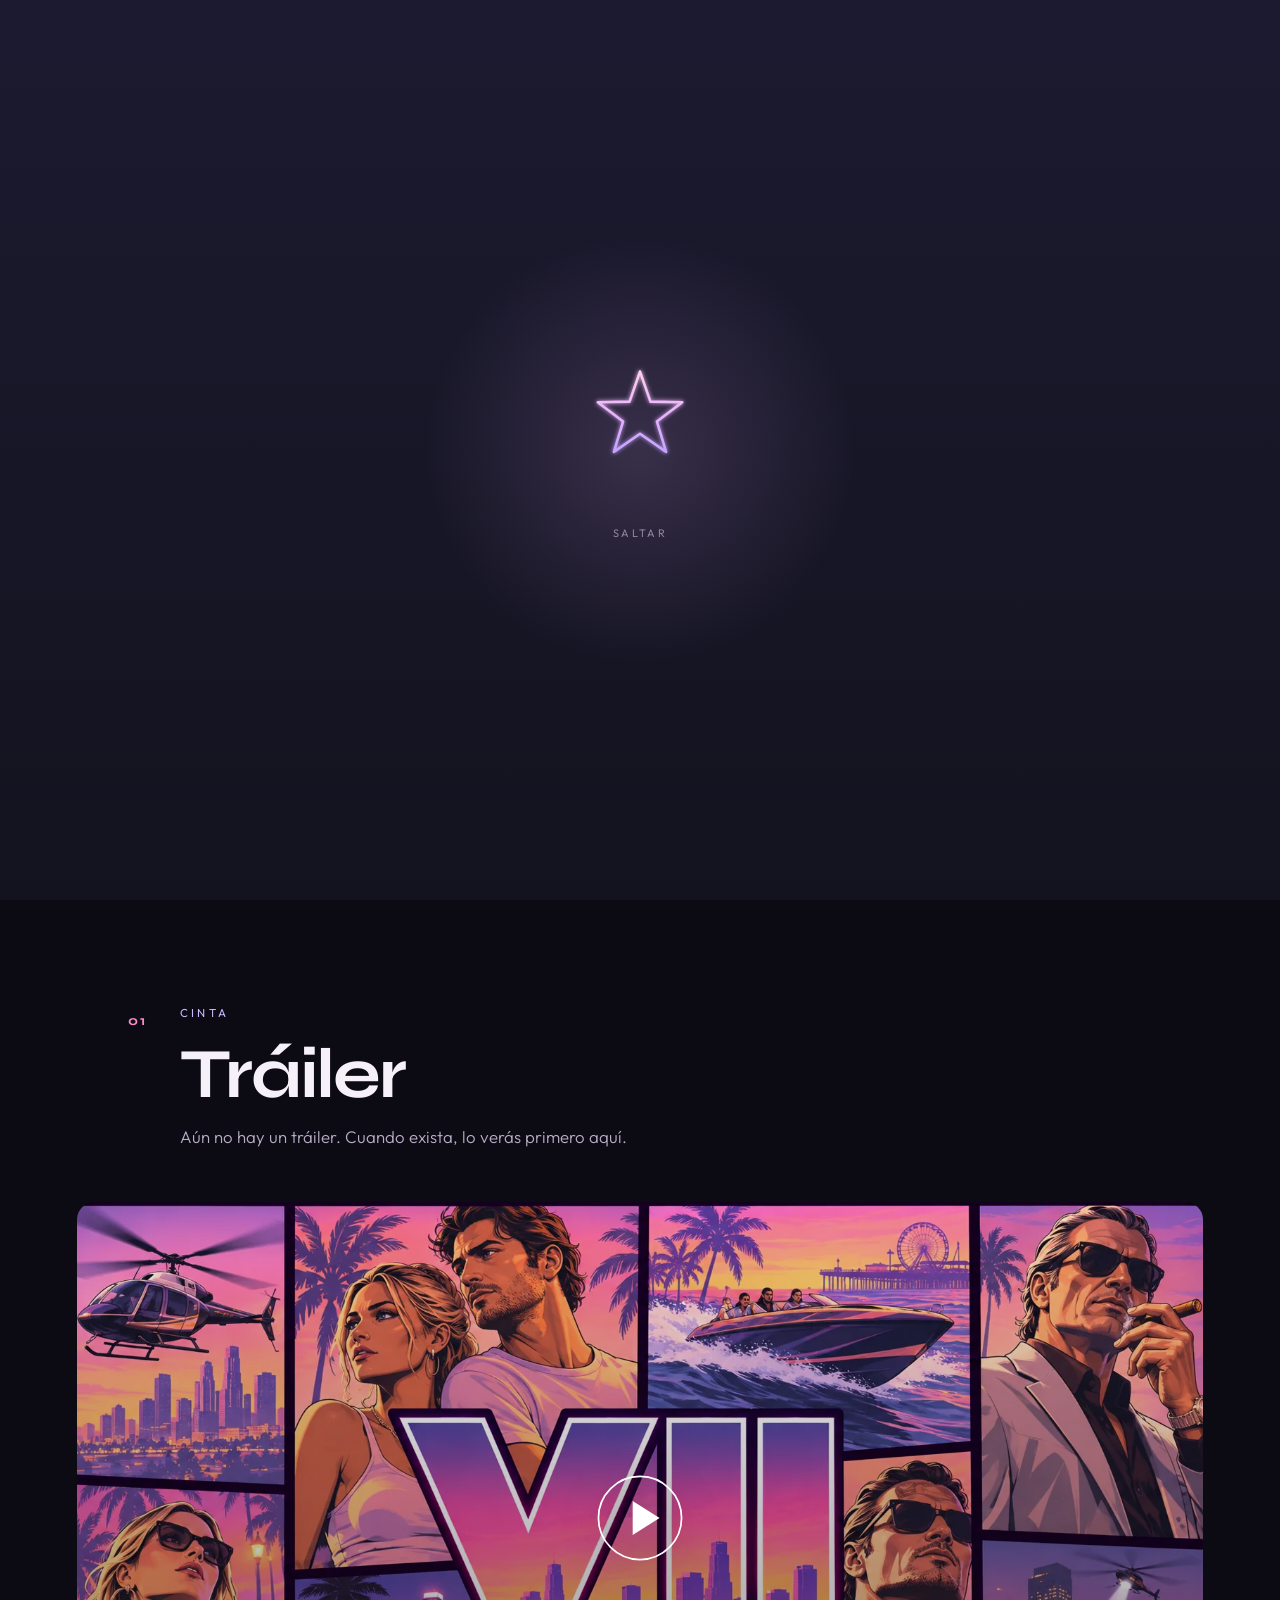
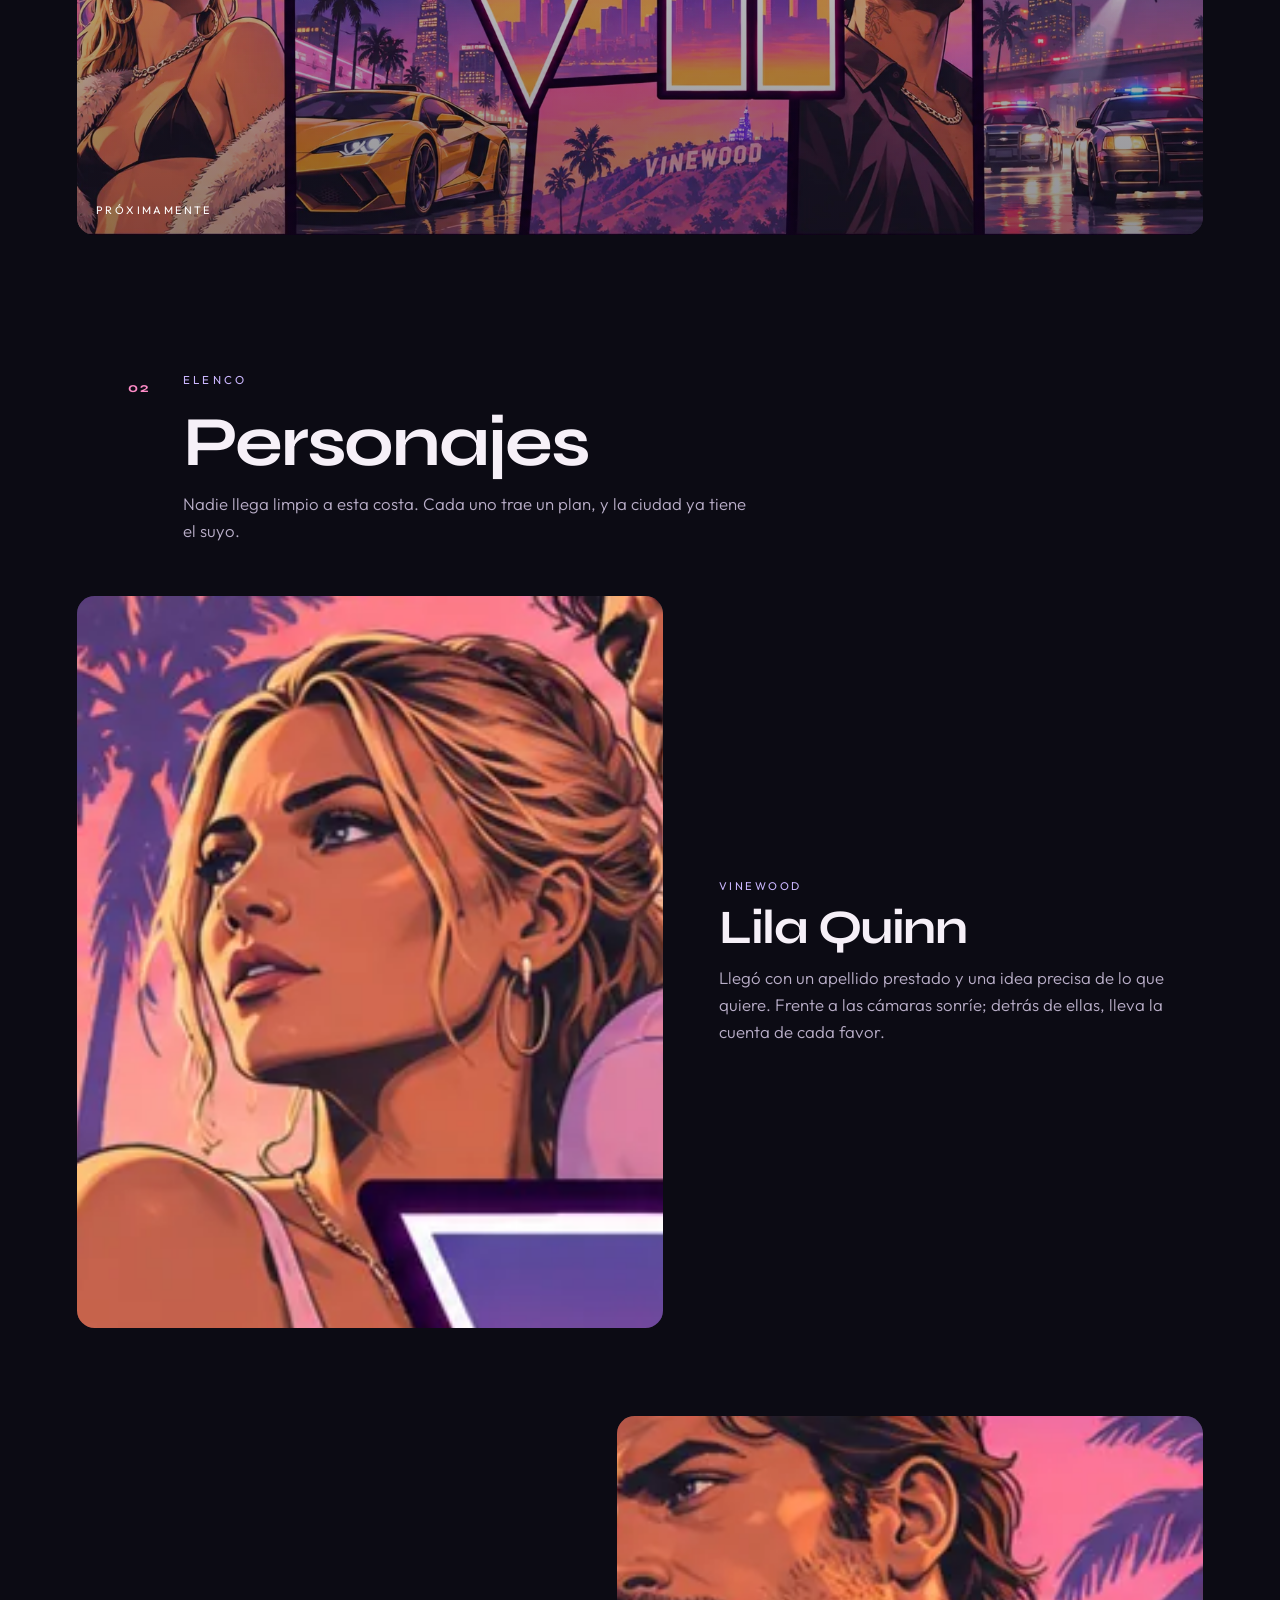
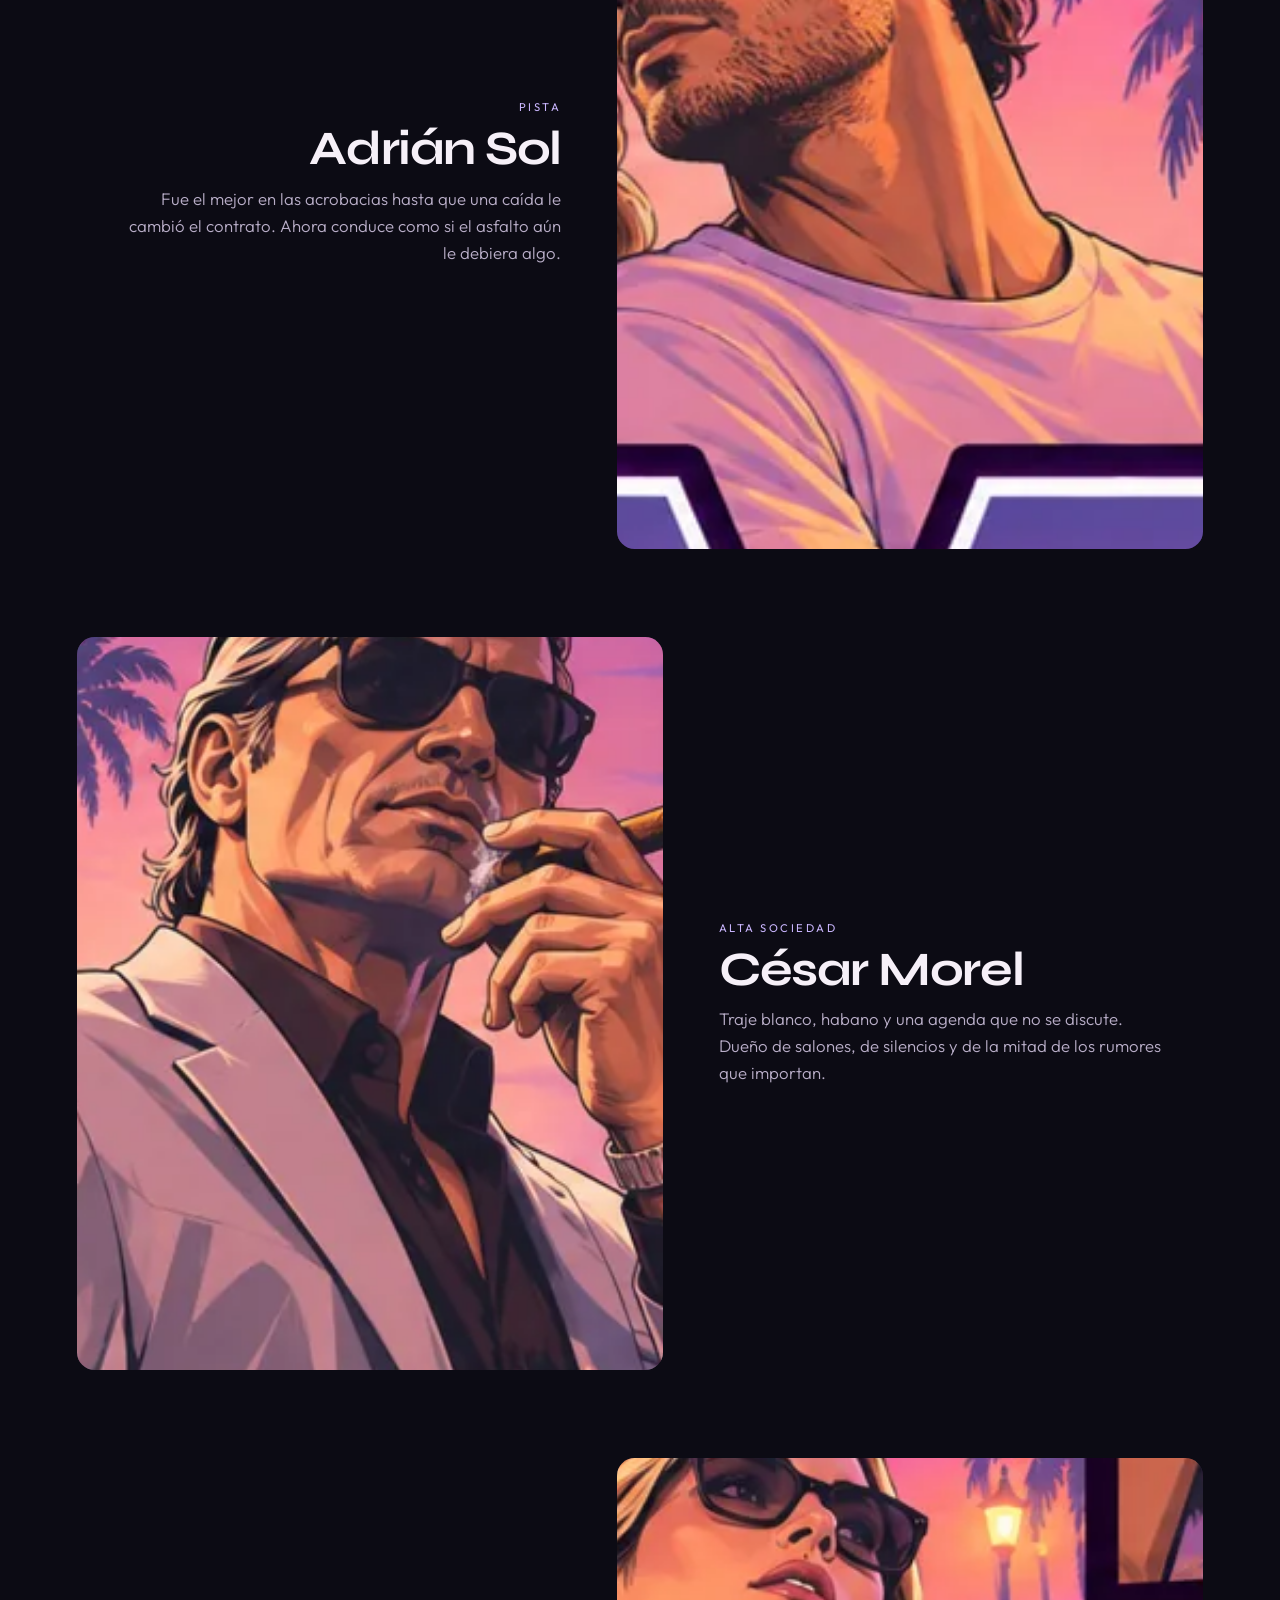
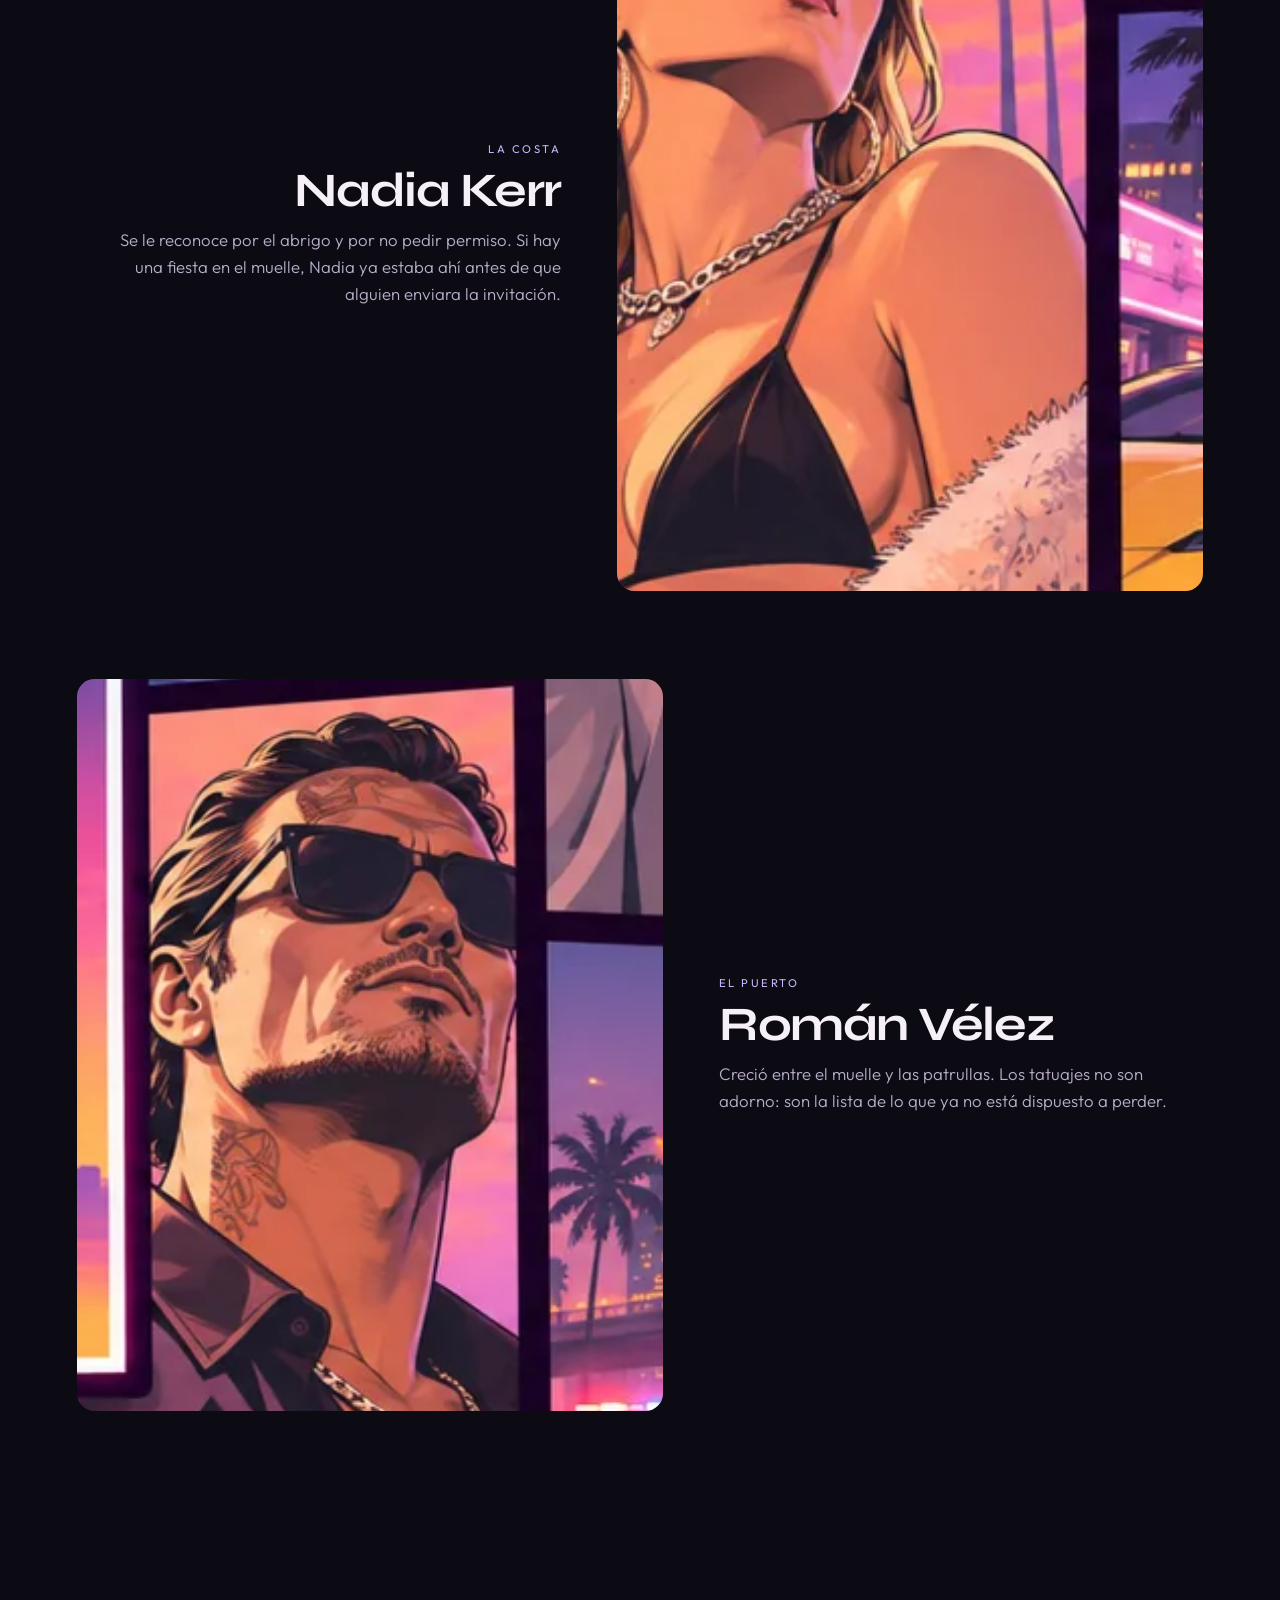
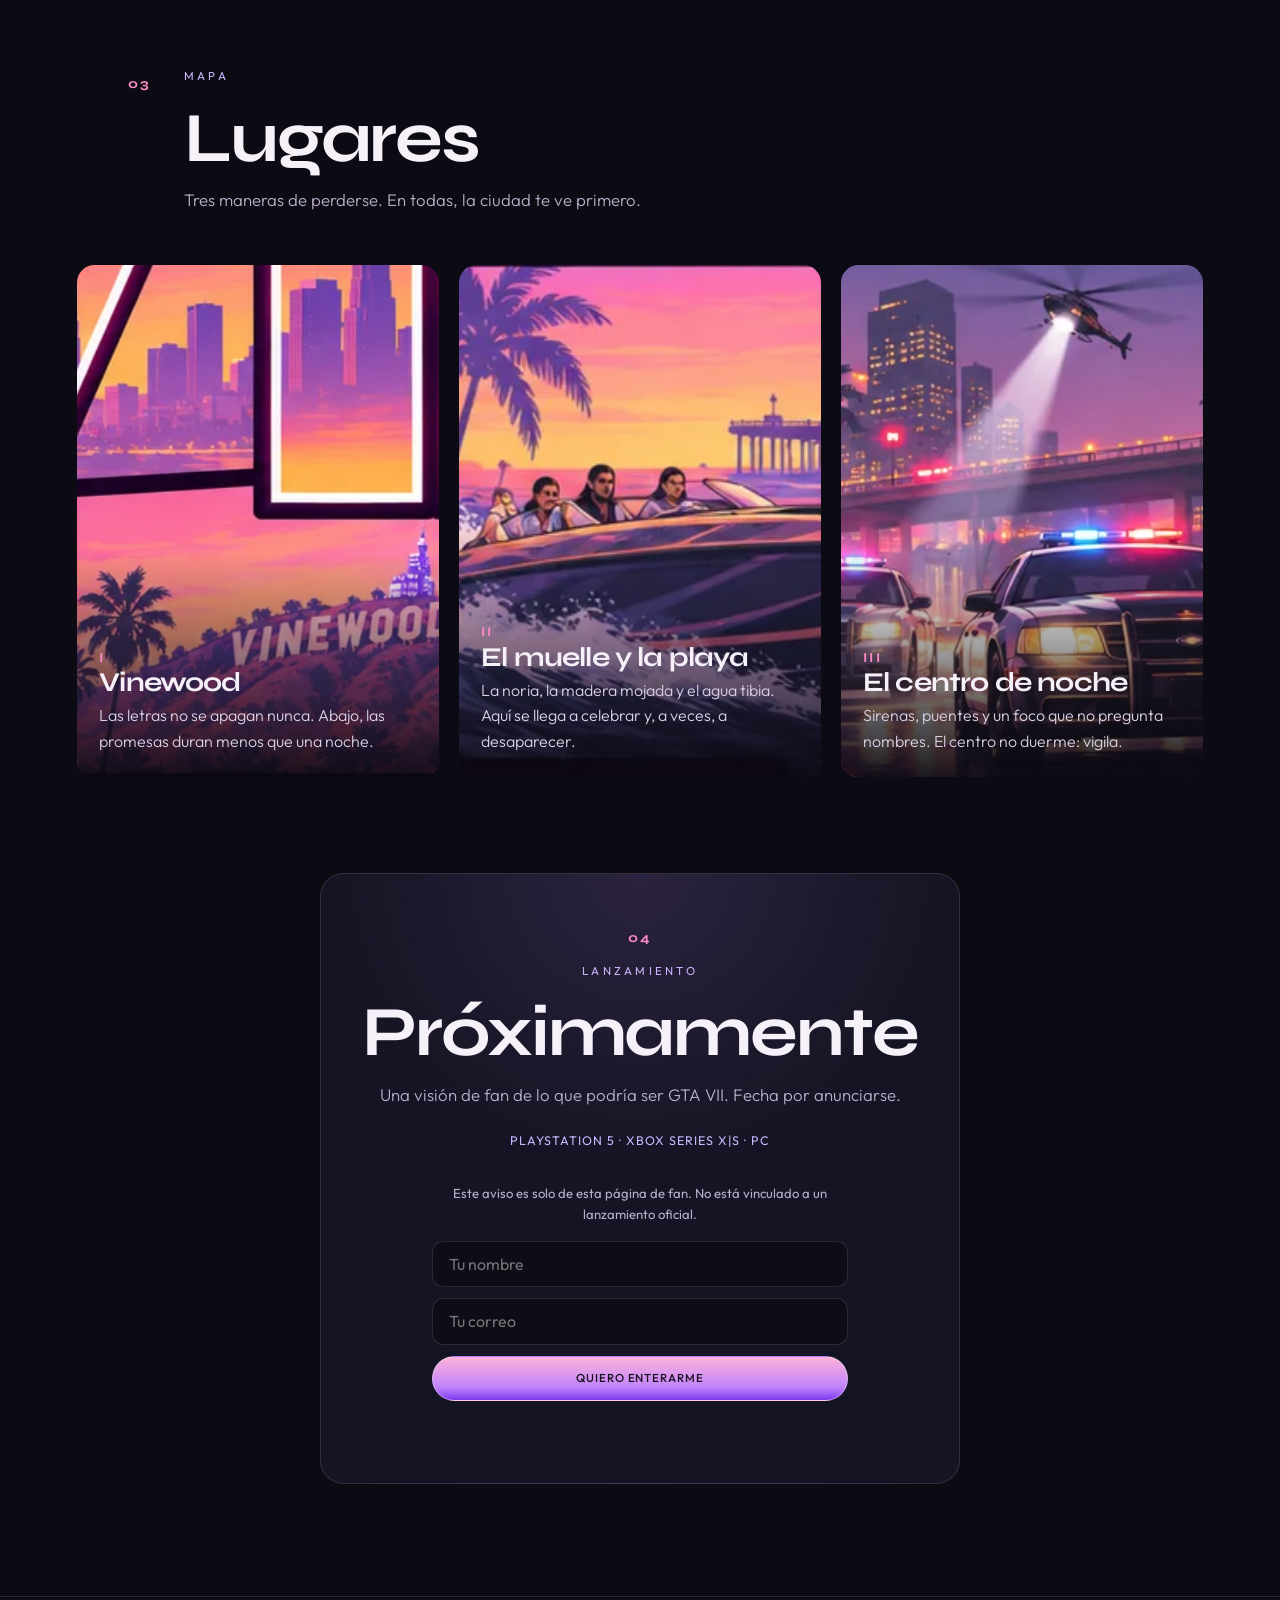
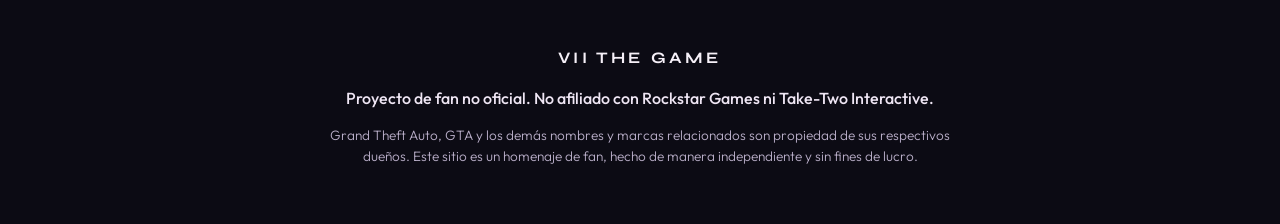
==== index.html @ 833fd9c5 "Primera versión de la página de fan VII The Game Portada cinematográfica, introducción con una estre" ====
<!DOCTYPE html>
<html lang="es">
<head>
  <meta charset="utf-8">
  <meta name="viewport" content="width=device-width, initial-scale=1">
  <title>VII The Game — Proyecto de fan no oficial</title>
  <meta name="description" content="Página de fan no oficial de un GTA VII ficticio. No está afiliada con Rockstar Games ni Take-Two Interactive.">
  <meta name="theme-color" content="#13131f">
  <meta name="robots" content="index,follow">
  <link rel="canonical" href="https://viithegame.vercel.app/">
  <link rel="icon" href="assets/favicon.svg" type="image/svg+xml">
  <link rel="apple-touch-icon" href="assets/og.jpg">
  <meta property="og:type" content="website">
  <meta property="og:title" content="VII The Game — Proyecto de fan no oficial">
  <meta property="og:description" content="Una visión de fan de una ciudad al atardecer. No oficial. No afiliado con Rockstar Games ni Take-Two Interactive.">
  <meta property="og:image" content="assets/og.jpg">
  <meta name="twitter:card" content="summary_large_image">
  <meta name="twitter:title" content="VII The Game — Proyecto de fan no oficial">
  <meta name="twitter:description" content="Una visión de fan de una ciudad al atardecer. Proyecto no oficial.">
  <meta name="twitter:image" content="assets/og.jpg">
  <link rel="preload" as="image" href="assets/hero.webp" type="image/webp">
  <link rel="preconnect" href="https://fonts.googleapis.com">
  <link rel="preconnect" href="https://fonts.gstatic.com" crossorigin>
  <link href="https://fonts.googleapis.com/css2?family=Outfit:wght@300;400;500;600&family=Syne:wght@500;600;700;800&display=swap" rel="stylesheet">
  <link rel="stylesheet" href="css/styles.css">
</head>
<body class="is-intro">
  <div id="intro" class="intro" role="dialog" aria-modal="true" aria-label="Introducción">
    <div class="intro-inner">
      <svg class="intro-star" viewBox="0 0 100 100" aria-hidden="true" focusable="false">
        <defs>
          <linearGradient id="starStroke" x1="50" y1="10" x2="50" y2="86" gradientUnits="userSpaceOnUse">
            <stop offset="0%" stop-color="#ffd0ec"/>
            <stop offset="55%" stop-color="#e8b0ff"/>
            <stop offset="100%" stop-color="#b9a0ff"/>
          </linearGradient>
          <filter id="starGlow" x="-50%" y="-50%" width="200%" height="200%">
            <feGaussianBlur stdDeviation="1.8" result="blur"/>
            <feMerge>
              <feMergeNode in="blur"/>
              <feMergeNode in="SourceGraphic"/>
            </feMerge>
          </filter>
          <filter id="sparkGlow" x="-80%" y="-80%" width="260%" height="260%">
            <feGaussianBlur stdDeviation="2.6" result="blur"/>
            <feColorMatrix in="blur" type="matrix" values="1 0 0 0 0.35  0 1 0 0 0.15  0 0 1 0 0.45  0 0 0 1.4 0" result="tint"/>
            <feMerge>
              <feMergeNode in="tint"/>
              <feMergeNode in="SourceGraphic"/>
            </feMerge>
          </filter>
        </defs>
        <path class="star-path star-draw" d="M 50.0,13.0 L 58.699,38.027 L 85.189,38.566 L 64.076,54.573 L 71.748,79.934 L 50.0,64.8 L 28.252,79.934 L 35.924,54.573 L 14.811,38.566 L 41.301,38.027 Z"/>
        <path class="star-path star-spark" d="M 50.0,13.0 L 58.699,38.027 L 85.189,38.566 L 64.076,54.573 L 71.748,79.934 L 50.0,64.8 L 28.252,79.934 L 35.924,54.573 L 14.811,38.566 L 41.301,38.027 Z"/>
      </svg>
      <button type="button" class="intro-skip" data-intro-skip>Saltar</button>
    </div>
  </div>

  <header class="site-header" id="top">
    <a class="logo" href="#inicio" aria-label="VII The Game, ir al inicio">
      <span class="logo-mark" aria-hidden="true">VII</span>
      <span class="logo-text">The Game</span>
    </a>
    <nav class="nav" id="nav" aria-label="Principal">
      <a href="#trailer">Tráiler</a>
      <a href="#personajes">Personajes</a>
      <a href="#lugares">Lugares</a>
      <a href="#proximamente">Próximamente</a>
    </nav>
    <button type="button" class="nav-toggle" aria-expanded="false" aria-controls="nav" data-nav-toggle>
      <span class="sr-only">Menú</span>
      <span aria-hidden="true"></span>
    </button>
  </header>

  <main id="inicio">
    <section class="hero" aria-label="Portada">
      <div class="hero-visual" data-hero-visual>
        <picture>
          <source srcset="assets/hero.webp" type="image/webp">
          <img src="assets/hero.jpg" alt="Collage al atardecer: un helicóptero sobre la ciudad, una pareja, un yate junto al muelle, un letrero de Vinewood y un siete romano en el centro." width="1665" height="944" fetchpriority="high" decoding="async" data-hero-image>
        </picture>
      </div>
      <div class="hero-veil" aria-hidden="true"></div>
      <div class="hero-content">
        <p class="eyebrow">Proyecto de fan · No oficial</p>
        <h1 class="sr-only">VII The Game</h1>
        <div class="wordmark" aria-hidden="true">
          <svg viewBox="0 0 756 260" class="wordmark-svg" focusable="false">
            <defs>
              <linearGradient id="viiFill" x1="0" y1="0" x2="0" y2="1">
                <stop offset="0%" stop-color="#ffd0e8"/>
                <stop offset="38%" stop-color="#ff8cc8"/>
                <stop offset="72%" stop-color="#c084fc"/>
                <stop offset="100%" stop-color="#7c3aed"/>
              </linearGradient>
              <filter id="viiSoft" x="-8%" y="-8%" width="116%" height="116%">
                <feDropShadow dx="0" dy="6" stdDeviation="8" flood-color="#2a1038" flood-opacity="0.55"/>
              </filter>
            </defs>
            <g filter="url(#viiSoft)" fill="url(#viiFill)" stroke="#ffffff" stroke-width="11" stroke-linejoin="miter" stroke-miterlimit="2.2" paint-order="stroke fill">
              <path d="M18 22 H132 L214 198 L296 22 H410 L246 238 H178 Z"/>
              <path d="M454 22 H556 L580 48 V238 H454 Z"/>
              <path d="M608 22 H710 L734 48 V238 H608 Z"/>
            </g>
          </svg>
          <p class="wordmark-sub">The Game</p>
        </div>
        <p class="hero-lead">Una ciudad al atardecer.<br>Una deuda que no se olvida.</p>
        <div class="hero-actions">
          <a class="btn btn-solid" href="#trailer">Ver el tráiler</a>
          <a class="btn btn-ghost" href="#personajes">Conocer a los personajes</a>
        </div>
      </div>
      <a class="scroll-hint" href="#trailer" aria-label="Bajar al tráiler">
        <span>Desliza</span>
        <i aria-hidden="true"></i>
      </a>
    </section>

    <section class="section trailer" id="trailer">
      <div class="section-head reveal">
        <p class="idx">01</p>
        <div>
          <p class="eyebrow">Cinta</p>
          <h2>Tráiler</h2>
          <p class="lede">Aún no hay un tráiler. Cuando exista, lo verás primero aquí.</p>
        </div>
      </div>
      <div class="trailer-frame reveal" data-trailer>
        <button type="button" class="trailer-play" data-trailer-open aria-label="Reproducir tráiler, próximamente">
          <picture>
            <source srcset="assets/hero.webp" type="image/webp">
            <img src="assets/hero.jpg" alt="Fotograma de portada: el collage de la ciudad al atardecer." width="1665" height="944" loading="lazy">
          </picture>
          <span class="play-btn" aria-hidden="true">
            <svg viewBox="0 0 72 72" focusable="false">
              <circle cx="36" cy="36" r="34" fill="none" stroke="currentColor" stroke-width="1.4"/>
              <path d="M30 22 L52 36 L30 50 Z" fill="currentColor"/>
            </svg>
          </span>
          <span class="trailer-caption">Próximamente</span>
        </button>
      </div>
    </section>

    <section class="section characters" id="personajes">
      <div class="section-head reveal">
        <p class="idx">02</p>
        <div>
          <p class="eyebrow">Elenco</p>
          <h2>Personajes</h2>
          <p class="lede">Nadie llega limpio a esta costa. Cada uno trae un plan, y la ciudad ya tiene el suyo.</p>
        </div>
      </div>

      <article class="cast-row reveal">
        <figure class="cast-shot">
          <picture>
            <source srcset="assets/hero.webp" type="image/webp">
            <img class="crop crop-lila" src="assets/hero.jpg" alt="Lila Quinn, de cabello rubio, mira por encima del hombro con una camiseta blanca." width="1665" height="944" loading="lazy">
          </picture>
        </figure>
        <div class="cast-copy">
          <p class="cast-tag">Vinewood</p>
          <h3>Lila Quinn</h3>
          <p>Llegó con un apellido prestado y una idea precisa de lo que quiere. Frente a las cámaras sonríe; detrás de ellas, lleva la cuenta de cada favor.</p>
        </div>
      </article>

      <article class="cast-row invert reveal">
        <figure class="cast-shot">
          <picture>
            <source srcset="assets/hero.webp" type="image/webp">
            <img class="crop crop-adrian" src="assets/hero.jpg" alt="Adrián Sol, con camiseta blanca, observa el horizonte al atardecer." width="1665" height="944" loading="lazy">
          </picture>
        </figure>
        <div class="cast-copy">
          <p class="cast-tag">Pista</p>
          <h3>Adrián Sol</h3>
          <p>Fue el mejor en las acrobacias hasta que una caída le cambió el contrato. Ahora conduce como si el asfalto aún le debiera algo.</p>
        </div>
      </article>

      <article class="cast-row reveal">
        <figure class="cast-shot">
          <picture>
            <source srcset="assets/hero.webp" type="image/webp">
            <img class="crop crop-cesar" src="assets/hero.jpg" alt="César Morel, de traje blanco y gafas, sostiene un habano." width="1665" height="944" loading="lazy">
          </picture>
        </figure>
        <div class="cast-copy">
          <p class="cast-tag">Alta sociedad</p>
          <h3>César Morel</h3>
          <p>Traje blanco, habano y una agenda que no se discute. Dueño de salones, de silencios y de la mitad de los rumores que importan.</p>
        </div>
      </article>

      <article class="cast-row invert reveal">
        <figure class="cast-shot">
          <picture>
            <source srcset="assets/hero.webp" type="image/webp">
            <img class="crop crop-nadia" src="assets/hero.jpg" alt="Nadia Kerr, con gafas de sol y un abrigo de piel sobre un bikini negro." width="1665" height="944" loading="lazy">
          </picture>
        </figure>
        <div class="cast-copy">
          <p class="cast-tag">La costa</p>
          <h3>Nadia Kerr</h3>
          <p>Se le reconoce por el abrigo y por no pedir permiso. Si hay una fiesta en el muelle, Nadia ya estaba ahí antes de que alguien enviara la invitación.</p>
        </div>
      </article>

      <article class="cast-row reveal">
        <figure class="cast-shot">
          <picture>
            <source srcset="assets/hero.webp" type="image/webp">
            <img class="crop crop-roman" src="assets/hero.jpg" alt="Román Vélez, tatuado, con gafas y una cadena, mira de frente." width="1665" height="944" loading="lazy">
          </picture>
        </figure>
        <div class="cast-copy">
          <p class="cast-tag">El puerto</p>
          <h3>Román Vélez</h3>
          <p>Creció entre el muelle y las patrullas. Los tatuajes no son adorno: son la lista de lo que ya no está dispuesto a perder.</p>
        </div>
      </article>
    </section>

    <section class="section places" id="lugares">
      <div class="section-head reveal">
        <p class="idx">03</p>
        <div>
          <p class="eyebrow">Mapa</p>
          <h2>Lugares</h2>
          <p class="lede">Tres maneras de perderse. En todas, la ciudad te ve primero.</p>
        </div>
      </div>

      <div class="place-stack">
        <article class="place reveal">
          <figure>
            <picture>
              <source srcset="assets/hero.webp" type="image/webp">
              <img class="crop crop-vinewood" src="assets/hero.jpg" alt="Colinas al atardecer con el letrero de Vinewood y palmeras." width="1665" height="944" loading="lazy">
            </picture>
            <figcaption>
              <p class="idx">I</p>
              <h3>Vinewood</h3>
              <p>Las letras no se apagan nunca. Abajo, las promesas duran menos que una noche.</p>
            </figcaption>
          </figure>
        </article>
        <article class="place reveal">
          <figure>
            <picture>
              <source srcset="assets/hero.webp" type="image/webp">
              <img class="crop crop-muelle" src="assets/hero.jpg" alt="Una lancha rápida frente al muelle, con una noria al fondo." width="1665" height="944" loading="lazy">
            </picture>
            <figcaption>
              <p class="idx">II</p>
              <h3>El muelle y la playa</h3>
              <p>La noria, la madera mojada y el agua tibia. Aquí se llega a celebrar y, a veces, a desaparecer.</p>
            </figcaption>
          </figure>
        </article>
        <article class="place reveal">
          <figure>
            <picture>
              <source srcset="assets/hero.webp" type="image/webp">
              <img class="crop crop-centro" src="assets/hero.jpg" alt="Patrullas y un helicóptero sobre el centro de la ciudad, de noche." width="1665" height="944" loading="lazy">
            </picture>
            <figcaption>
              <p class="idx">III</p>
              <h3>El centro de noche</h3>
              <p>Sirenas, puentes y un foco que no pregunta nombres. El centro no duerme: vigila.</p>
            </figcaption>
          </figure>
        </article>
      </div>
    </section>

    <section class="section soon" id="proximamente">
      <div class="soon-card reveal">
        <p class="idx">04</p>
        <p class="eyebrow">Lanzamiento</p>
        <h2>Próximamente</h2>
        <p class="lede">Una visión de fan de lo que podría ser GTA VII. Fecha por anunciarse.</p>
        <p class="platforms">PlayStation 5 · Xbox Series X|S · PC</p>
        <form class="soon-form" id="aviso-form" novalidate>
          <p class="form-note">Este aviso es solo de esta página de fan. No está vinculado a un lanzamiento oficial.</p>
          <label class="sr-only" for="aviso-nombre">Nombre</label>
          <input id="aviso-nombre" name="nombre" type="text" autocomplete="name" placeholder="Tu nombre" maxlength="80">
          <label class="sr-only" for="aviso-correo">Correo</label>
          <input id="aviso-correo" name="correo" type="email" autocomplete="email" placeholder="Tu correo" required maxlength="120">
          <button type="submit" class="btn btn-solid">Quiero enterarme</button>
          <p class="form-status" data-form-status role="status" aria-live="polite"></p>
        </form>
      </div>
    </section>
  </main>

  <footer class="site-footer">
    <p class="footer-mark">VII The Game</p>
    <p class="disclaimer">Proyecto de fan no oficial. No afiliado con Rockstar Games ni Take-Two Interactive.</p>
    <p class="footer-legal">Grand Theft Auto, GTA y los demás nombres y marcas relacionados son propiedad de sus respectivos dueños. Este sitio es un homenaje de fan, hecho de manera independiente y sin fines de lucro.</p>
  </footer>

  <div class="lightbox" id="lightbox" hidden>
    <div class="lightbox-panel" role="dialog" aria-modal="true" aria-labelledby="lightbox-title">
      <button type="button" class="lightbox-close" data-trailer-close aria-label="Cerrar">Cerrar</button>
      <div class="lightbox-stage">
        <picture>
          <source srcset="assets/hero.webp" type="image/webp">
          <img src="assets/hero.jpg" alt="" width="1665" height="944">
        </picture>
      </div>
      <h2 id="lightbox-title">El tráiler se publicará pronto</h2>
      <p>Todavía no hay un video. Esta es solo una vista de la portada, a la espera de una cinta propia.</p>
    </div>
  </div>

  <script src="js/main.js" defer></script>
</body>
</html>
---- css/styles.css ----
/* VII The Game — original fan page. No third-party site styles were copied. */
:root {
  --bg: #0c0b14;
  --bg-2: #13131f;
  --navy: #1c1a30;
  --ink: #f6f0f8;
  --muted: #b9aec8;
  --pink: #ff8cc8;
  --pink-2: #e56ad0;
  --purple: #8b5cf6;
  --lavender: #cbb7ff;
  --line: rgba(255, 255, 255, 0.12);
  --ease: cubic-bezier(0.22, 1, 0.36, 1);
  --header-h: 4.5rem;
  --font-display: "Syne", "Segoe UI", sans-serif;
  --font-body: "Outfit", "Segoe UI", sans-serif;
}

*,
*::before,
*::after { box-sizing: border-box; }

html {
  scroll-behavior: smooth;
  background: var(--bg);
}

html:focus-within { scroll-behavior: smooth; }

body {
  margin: 0;
  color: var(--ink);
  font-family: var(--font-body);
  font-weight: 400;
  line-height: 1.6;
  background: var(--bg);
  -webkit-font-smoothing: antialiased;
  text-rendering: optimizeLegibility;
}

body.is-intro { overflow: hidden; height: 100dvh; }

img { max-width: 100%; height: auto; display: block; }
button, input { font: inherit; color: inherit; }
a { color: inherit; }

.sr-only {
  position: absolute;
  width: 1px;
  height: 1px;
  padding: 0;
  margin: -1px;
  overflow: hidden;
  clip: rect(0, 0, 0, 0);
  white-space: nowrap;
  border: 0;
}

::selection {
  background: color-mix(in srgb, var(--pink) 55%, #3b1d4a);
  color: #fff;
}

/* —— Intro / preloader —— */
.intro {
  position: fixed;
  inset: 0;
  z-index: 80;
  display: grid;
  place-items: center;
  background: linear-gradient(180deg, #1c1a30 0%, #13131f 100%);
  transform-origin: 50% 45%;
  transition: opacity 0.8s var(--ease), transform 0.8s var(--ease), visibility 0.8s;
}

.intro::before {
  content: "";
  position: absolute;
  width: 28rem;
  height: 28rem;
  border-radius: 50%;
  background: radial-gradient(circle, rgba(232, 176, 255, 0.16), rgba(28, 26, 48, 0) 68%);
  pointer-events: none;
}

.intro.is-out {
  opacity: 0;
  visibility: hidden;
  transform: translateY(-18px) scale(1.05);
  pointer-events: none;
}

.intro.is-gone { display: none; }

.intro-inner {
  position: relative;
  display: grid;
  place-items: center;
  gap: 3rem;
}

.intro-star {
  width: min(28vw, 7.5rem);
  height: auto;
  overflow: visible;
}

.star-path {
  fill: none;
  stroke-linejoin: round;
  stroke-linecap: round;
}

.star-draw {
  stroke: url(#starStroke);
  stroke-width: 2.15;
  filter: url(#starGlow);
  stroke-dasharray: 1;
  stroke-dashoffset: 1;
  animation: starDraw 1.55s var(--ease) 0.12s forwards;
}

.star-spark {
  stroke: #ffd6f0;
  stroke-width: 2.8;
  filter: url(#sparkGlow);
  stroke-dasharray: 12 220;
  stroke-dashoffset: 0;
  opacity: 0;
  animation: starSpark 1.7s ease-in-out 0.55s 2;
}

@keyframes starDraw {
  to { stroke-dashoffset: 0; }
}

@keyframes starSpark {
  0% { opacity: 0; stroke-dashoffset: 0; }
  12% { opacity: 1; }
  88% { opacity: 1; }
  100% { opacity: 0; stroke-dashoffset: -232; }
}

.intro-skip {
  appearance: none;
  background: none;
  border: 0;
  color: var(--muted);
  letter-spacing: 0.22em;
  text-transform: uppercase;
  font-size: 0.68rem;
  cursor: pointer;
  opacity: 0.7;
  transition: opacity 0.3s, color 0.3s;
}

.intro-skip:hover,
.intro-skip:focus-visible {
  opacity: 1;
  color: var(--ink);
  outline: none;
}

/* —— Header —— */
.site-header {
  position: fixed;
  top: 0;
  left: 0;
  right: 0;
  z-index: 40;
  display: flex;
  align-items: center;
  justify-content: space-between;
  height: var(--header-h);
  padding: 0 1.4rem;
  mix-blend-mode: normal;
  transition: background 0.45s var(--ease), backdrop-filter 0.45s, border-color 0.45s;
  border-bottom: 1px solid transparent;
}

.site-header.is-solid {
  background: color-mix(in srgb, var(--bg-2) 78%, transparent);
  backdrop-filter: blur(16px);
  border-bottom-color: var(--line);
}

.logo {
  display: flex;
  align-items: baseline;
  gap: 0.55rem;
  text-decoration: none;
}

.logo-mark {
  font-family: var(--font-display);
  font-weight: 800;
  font-size: 1.35rem;
  letter-spacing: 0.08em;
  background: linear-gradient(180deg, #ffd0e8 0%, #ff8cc8 42%, #8b5cf6 100%);
  -webkit-background-clip: text;
  background-clip: text;
  color: transparent;
  filter: drop-shadow(0 0 0.3px #fff);
}

.logo-text {
  font-family: var(--font-display);
  font-size: 0.72rem;
  letter-spacing: 0.28em;
  text-transform: uppercase;
  color: var(--muted);
}

.nav { display: flex; gap: 1.6rem; }

.nav a {
  text-decoration: none;
  font-size: 0.78rem;
  letter-spacing: 0.16em;
  text-transform: uppercase;
  color: var(--ink);
  opacity: 0.82;
  transition: opacity 0.3s;
}

.nav a:hover,
.nav a:focus-visible { opacity: 1; outline: none; }

.nav-toggle {
  display: none;
  width: 2.4rem;
  height: 2.4rem;
  border: 0;
  background: none;
  cursor: pointer;
  position: relative;
}

.nav-toggle span:not(.sr-only),
.nav-toggle span:not(.sr-only)::before,
.nav-toggle span:not(.sr-only)::after {
  content: "";
  position: absolute;
  left: 0.45rem;
  right: 0.45rem;
  height: 1.5px;
  background: var(--ink);
  transition: transform 0.35s var(--ease), opacity 0.3s;
}

.nav-toggle span:not(.sr-only) { top: 50%; }
.nav-toggle span:not(.sr-only)::before { top: -7px; }
.nav-toggle span:not(.sr-only)::after { top: 7px; }

.nav-toggle.is-open span:not(.sr-only) { background: transparent; }
.nav-toggle.is-open span:not(.sr-only)::before { top: 0; transform: rotate(45deg); }
.nav-toggle.is-open span:not(.sr-only)::after { top: 0; transform: rotate(-45deg); }

/* —— Hero —— */
.hero {
  position: relative;
  min-height: 100dvh;
  display: grid;
  place-items: end center;
  overflow: hidden;
  isolation: isolate;
}

.hero-visual {
  position: absolute;
  inset: -8%;
  z-index: 0;
  will-change: transform;
}

.hero-visual picture,
.hero-visual img {
  width: 100%;
  height: 100%;
  object-fit: cover;
  object-position: center 42%;
  transform: scale(1.08);
  transform-origin: 50% 45%;
}

.hero-veil {
  position: absolute;
  inset: 0;
  z-index: 1;
  background:
    linear-gradient(180deg, rgba(12, 11, 20, 0.28) 0%, rgba(12, 11, 20, 0.05) 32%, rgba(12, 11, 20, 0.2) 58%, rgba(12, 11, 20, 0.88) 100%),
    radial-gradient(120% 70% at 50% 20%, transparent 30%, rgba(12, 11, 20, 0.35) 100%);
  pointer-events: none;
}

.hero-content {
  position: relative;
  z-index: 2;
  text-align: center;
  padding: 0 1.25rem 7.5rem;
  max-width: 52rem;
}

.eyebrow {
  margin: 0 0 1rem;
  font-size: 0.72rem;
  letter-spacing: 0.28em;
  text-transform: uppercase;
  color: var(--lavender);
}

.wordmark { margin: 0 auto 1.1rem; max-width: 34rem; }

.wordmark-svg {
  width: 100%;
  height: auto;
  overflow: visible;
  display: block;
}

.wordmark-sub {
  margin: 0.15rem 0 0;
  font-family: var(--font-display);
  font-weight: 600;
  letter-spacing: 0.62em;
  text-transform: uppercase;
  font-size: clamp(0.7rem, 1.6vw, 0.92rem);
  color: #fff;
}

.hero-lead {
  margin: 0 auto 1.6rem;
  font-weight: 300;
  font-size: clamp(1.05rem, 2.2vw, 1.35rem);
  color: #efe6f4;
  max-width: 28rem;
}

.hero-actions {
  display: flex;
  flex-wrap: wrap;
  gap: 0.8rem;
  justify-content: center;
}

.btn {
  display: inline-flex;
  align-items: center;
  justify-content: center;
  min-height: 2.85rem;
  padding: 0.55rem 1.25rem;
  border-radius: 999px;
  text-decoration: none;
  border: 1px solid transparent;
  letter-spacing: 0.08em;
  text-transform: uppercase;
  font-size: 0.72rem;
  font-weight: 500;
  cursor: pointer;
  transition: transform 0.35s var(--ease), background 0.35s, border-color 0.35s, color 0.35s;
}

.btn:hover { transform: translateY(-1px); }
.btn:focus-visible { outline: 2px solid var(--pink); outline-offset: 3px; }

.btn-solid {
  background: linear-gradient(180deg, #ffb3d9, #c084fc 70%, #7c3aed);
  color: #1a1020;
  border-color: rgba(255, 255, 255, 0.35);
}

.btn-ghost {
  background: rgba(12, 11, 20, 0.35);
  border-color: rgba(255, 255, 255, 0.28);
  color: #fff;
}

.scroll-hint {
  position: absolute;
  z-index: 2;
  left: 50%;
  bottom: 1.5rem;
  transform: translateX(-50%);
  display: grid;
  justify-items: center;
  gap: 0.35rem;
  text-decoration: none;
  color: var(--muted);
  font-size: 0.62rem;
  letter-spacing: 0.22em;
  text-transform: uppercase;
}

.scroll-hint i {
  width: 1px;
  height: 2.1rem;
  background: linear-gradient(180deg, var(--pink), transparent);
  animation: scrollPulse 2.4s var(--ease) infinite;
}

@keyframes scrollPulse {
  0% { transform: scaleY(0.4); opacity: 0; transform-origin: top; }
  35% { opacity: 1; }
  100% { transform: scaleY(1); opacity: 0; transform-origin: top; }
}

/* —— Sections —— */
.section {
  position: relative;
  padding: 6.5rem 6vw 2rem;
}

#trailer, #personajes, #lugares, #proximamente {
  scroll-margin-top: calc(var(--header-h) + 0.35rem);
}

.section-head {
  display: grid;
  grid-template-columns: auto 1fr;
  gap: 1.4rem 2rem;
  align-items: start;
  max-width: 64rem;
  margin: 0 auto 3.2rem;
}

.section-head h2,
.cast-copy h3,
.place h3,
.soon-card h2 {
  font-family: var(--font-display);
  font-weight: 700;
  letter-spacing: -0.03em;
  line-height: 1.05;
  margin: 0 0 0.7rem;
}

.section-head h2,
.soon-card h2 { font-size: clamp(2.2rem, 6vw, 4.4rem); }

.idx {
  font-family: var(--font-display);
  font-weight: 700;
  font-size: 0.85rem;
  letter-spacing: 0.18em;
  color: var(--pink);
  margin: 0.35rem 0 0;
}

.lede {
  margin: 0;
  color: var(--muted);
  max-width: 36rem;
  font-size: 1.05rem;
  font-weight: 300;
}

/* —— Trailer —— */
.trailer-frame {
  max-width: 72rem;
  margin: 0 auto;
}

.trailer-play {
  position: relative;
  display: block;
  width: 100%;
  padding: 0;
  border: 0;
  cursor: pointer;
  overflow: hidden;
  border-radius: 1.1rem;
  background: #000;
  aspect-ratio: 16 / 9;
  isolation: isolate;
}

.trailer-play img {
  width: 100%;
  height: 100%;
  object-fit: cover;
  object-position: center 40%;
  transform: scale(1.04);
  transition: transform 1.4s var(--ease), filter 1.4s;
  filter: saturate(1.05) contrast(1.05);
}

.trailer-play:hover img,
.trailer-play:focus-visible img { transform: scale(1.1); }

.trailer-play::after {
  content: "";
  position: absolute;
  inset: 0;
  background: linear-gradient(180deg, rgba(8, 6, 16, 0.05), rgba(8, 6, 16, 0.45));
}

.play-btn {
  position: absolute;
  inset: 0;
  z-index: 1;
  display: grid;
  place-items: center;
  color: #fff;
}

.play-btn svg {
  width: min(18vw, 5.5rem);
  filter: drop-shadow(0 8px 24px rgba(0, 0, 0, 0.45));
  transition: transform 0.5s var(--ease);
}

.trailer-play:hover .play-btn svg { transform: scale(1.06); }

.trailer-caption {
  position: absolute;
  z-index: 1;
  left: 1.2rem;
  bottom: 1rem;
  font-size: 0.68rem;
  letter-spacing: 0.22em;
  text-transform: uppercase;
  color: #fff;
}

/* —— Characters —— */
.characters { padding-bottom: 4rem; }

.cast-row {
  display: grid;
  grid-template-columns: minmax(0, 1.15fr) minmax(0, 0.95fr);
  gap: 2.2rem 3.5rem;
  align-items: center;
  max-width: 72rem;
  margin: 0 auto 5.5rem;
}

.cast-row.invert { grid-template-columns: minmax(0, 0.95fr) minmax(0, 1.15fr); }
.cast-row.invert .cast-shot { order: 2; }
.cast-row.invert .cast-copy { order: 1; text-align: right; margin-left: auto; }

.cast-shot {
  margin: 0;
  border-radius: 1.1rem;
  overflow: hidden;
  aspect-ratio: 4 / 5;
  background: #1a1524;
}

.cast-shot img,
.place img {
  width: 100%;
  height: 100%;
  object-fit: cover;
  object-position: var(--ox) var(--oy);
  transform: scale(var(--z));
  transform-origin: var(--ox) var(--oy);
}

.crop-lila { --ox: 25.5%; --oy: 14%; --z: 3.4; }
.crop-adrian { --ox: 41%; --oy: 10%; --z: 3.25; }
.crop-cesar { --ox: 96%; --oy: 14%; --z: 2.75; }
.crop-nadia { --ox: 8%; --oy: 80%; --z: 2.8; }
.crop-roman { --ox: 79%; --oy: 64%; --z: 2.6; }
.crop-vinewood { --ox: 52%; --oy: 96%; --z: 2.45; }
.crop-muelle { --ox: 64%; --oy: 4%; --z: 3.15; }
.crop-centro { --ox: 97%; --oy: 90%; --z: 2.6; }

.cast-copy { max-width: 28rem; }

.cast-tag {
  margin: 0 0 0.45rem;
  font-size: 0.7rem;
  letter-spacing: 0.22em;
  text-transform: uppercase;
  color: var(--lavender);
}

.cast-copy h3 { font-size: clamp(1.8rem, 4vw, 3rem); }

.cast-copy p:last-child {
  margin: 0;
  color: var(--muted);
  font-weight: 300;
  font-size: 1.05rem;
}

/* —— Places —— */
.place-stack {
  display: grid;
  gap: 1.4rem;
  max-width: 72rem;
  margin: 0 auto;
}

@media (min-width: 900px) {
  .place-stack { grid-template-columns: repeat(3, 1fr); gap: 1.2rem; }
}

.place figure {
  margin: 0;
  position: relative;
  border-radius: 1.1rem;
  overflow: hidden;
  min-height: 32rem;
  background: #120e1a;
}

.place img {
  position: absolute;
  inset: 0;
  transition: transform 1.6s var(--ease);
}

.place:hover img { transform: scale(calc(var(--z) * 1.06)); }

.place figcaption {
  position: absolute;
  inset: auto 0 0;
  padding: 5.5rem 1.4rem 1.4rem;
  background: linear-gradient(180deg, transparent, rgba(10, 8, 16, 0.92));
}

.place h3 { font-size: 1.7rem; margin-bottom: 0.4rem; }

.place figcaption p:last-child {
  margin: 0;
  color: #d9d0e4;
  font-weight: 300;
}

/* —— Coming soon —— */
.soon {
  padding-top: 4rem;
  padding-bottom: 7rem;
}

.soon-card {
  max-width: 40rem;
  margin: 0 auto;
  text-align: center;
  padding: 3rem 1.4rem;
  border-radius: 1.5rem;
  border: 1px solid var(--line);
  background:
    radial-gradient(80% 80% at 50% 0%, rgba(200, 140, 255, 0.12), transparent 60%),
    color-mix(in srgb, var(--navy) 75%, #000);
}

.soon-card .idx { margin-bottom: 0.8rem; }
.soon-card .lede { margin: 0 auto 1.4rem; }

.platforms {
  margin: 0 0 2rem;
  letter-spacing: 0.08em;
  text-transform: uppercase;
  font-size: 0.78rem;
  color: var(--lavender);
}

.soon-form {
  display: grid;
  gap: 0.7rem;
  max-width: 26rem;
  margin: 0 auto;
}

.form-note {
  margin: 0 0 0.3rem;
  font-size: 0.82rem;
  color: var(--muted);
}

.soon-form input {
  width: 100%;
  height: 2.9rem;
  padding: 0 1rem;
  border-radius: 0.7rem;
  border: 1px solid var(--line);
  background: rgba(8, 7, 14, 0.55);
  outline: none;
}

.soon-form input:focus { border-color: var(--pink); }

.form-status {
  min-height: 1.3em;
  margin: 0.2rem 0 0;
  font-size: 0.9rem;
  color: var(--lavender);
}

/* —— Footer —— */
.site-footer {
  padding: 3rem 6vw 3.5rem;
  border-top: 1px solid var(--line);
  text-align: center;
}

.footer-mark {
  font-family: var(--font-display);
  font-weight: 700;
  letter-spacing: 0.2em;
  text-transform: uppercase;
  margin: 0 0 1rem;
}

.disclaimer {
  margin: 0 auto 0.8rem;
  max-width: 40rem;
  font-weight: 500;
  color: #efe6f4;
}

.footer-legal {
  margin: 0 auto;
  max-width: 40rem;
  color: var(--muted);
  font-size: 0.85rem;
  font-weight: 300;
}

/* —— Lightbox —— */
.lightbox {
  position: fixed;
  inset: 0;
  z-index: 70;
  display: grid;
  place-items: center;
  padding: 1.2rem;
  background: rgba(8, 6, 16, 0.82);
  backdrop-filter: blur(10px);
}

.lightbox[hidden] { display: none; }

.lightbox-panel {
  width: min(920px, 100%);
  background: var(--bg-2);
  border: 1px solid var(--line);
  border-radius: 1.1rem;
  padding: 1rem 1rem 1.6rem;
  text-align: center;
}

.lightbox-stage {
  overflow: hidden;
  border-radius: 0.8rem;
  aspect-ratio: 16 / 9;
  margin-bottom: 1.1rem;
}

.lightbox-stage img {
  width: 100%;
  height: 100%;
  object-fit: cover;
  animation: kenburns 12s ease-in-out infinite alternate;
}

@keyframes kenburns {
  from { transform: scale(1.04) translateY(0); }
  to { transform: scale(1.16) translateY(-2%); }
}

.lightbox-panel h2 {
  font-family: var(--font-display);
  margin: 0 0 0.4rem;
}

.lightbox-panel p {
  margin: 0 auto;
  max-width: 32rem;
  color: var(--muted);
}

.lightbox-close {
  display: block;
  margin: 0 0 0.7rem auto;
  background: none;
  border: 0;
  letter-spacing: 0.16em;
  text-transform: uppercase;
  font-size: 0.7rem;
  color: var(--muted);
  cursor: pointer;
}

/* —— Reveals —— */
.reveal {
  opacity: 0;
  transform: translateY(28px);
  transition: opacity 1s var(--ease), transform 1s var(--ease);
}

.reveal.is-in {
  opacity: 1;
  transform: none;
}

/* —— Mobile —— */
@media (max-width: 860px) {
  .nav-toggle { display: block; }

  .nav {
    position: fixed;
    inset: var(--header-h) 0 auto 0;
    display: none;
    flex-direction: column;
    gap: 0;
    padding: 0.6rem 1.4rem 1.2rem;
    background: color-mix(in srgb, var(--bg-2) 92%, transparent);
    backdrop-filter: blur(16px);
    border-bottom: 1px solid var(--line);
  }

  .nav.is-open { display: flex; }

  .nav a { padding: 0.85rem 0; border-bottom: 1px solid var(--line); }

  .cast-row,
  .cast-row.invert { grid-template-columns: 1fr; margin-bottom: 3.4rem; }

  .cast-row.invert .cast-shot,
  .cast-row.invert .cast-copy { order: unset; text-align: left; }

  .cast-shot { aspect-ratio: 5 / 6; }

  .hero-content { padding-bottom: 6.2rem; }

  .section { padding: 4.5rem 5vw 1.5rem; }

  .place figure { min-height: 24rem; }
}

@media (max-width: 520px) {
  .section-head { grid-template-columns: 1fr; gap: 0.4rem; }
  .wordmark { max-width: 18.5rem; }
  .hero-actions { flex-direction: column; align-items: stretch; }
}

/* —— Reduced motion —— */
@media (prefers-reduced-motion: reduce) {
  html { scroll-behavior: auto; }

  *,
  *::before,
  *::after {
    animation: none !important;
    transition: none !important;
  }

  .intro {
    transition: opacity 0.01s;
  }

  .star-draw {
    stroke-dasharray: none;
    stroke-dashoffset: 0;
  }

  .star-spark { display: none; }

  .hero-visual img,
  .place img,
  .trailer-play img,
  .lightbox-stage img,
  .reveal {
    transform: none !important;
  }

  .reveal { opacity: 1; }
}
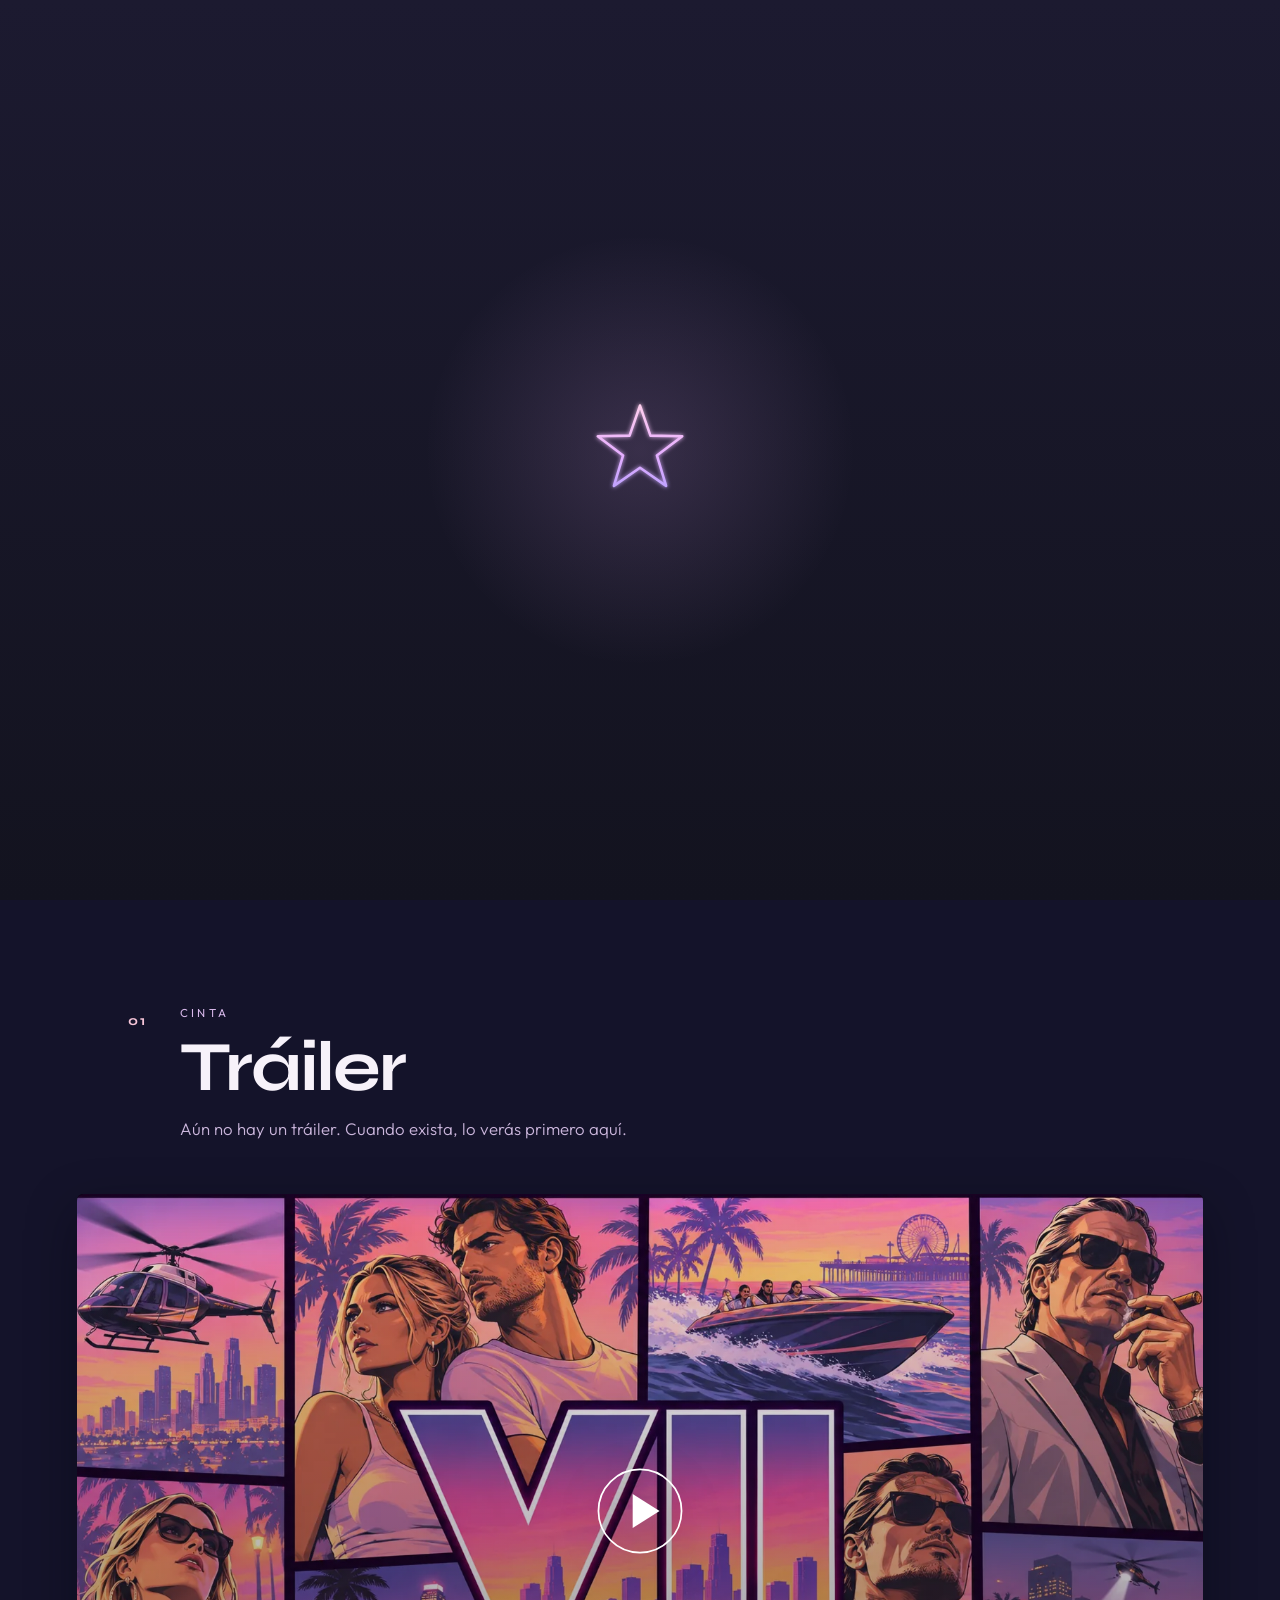
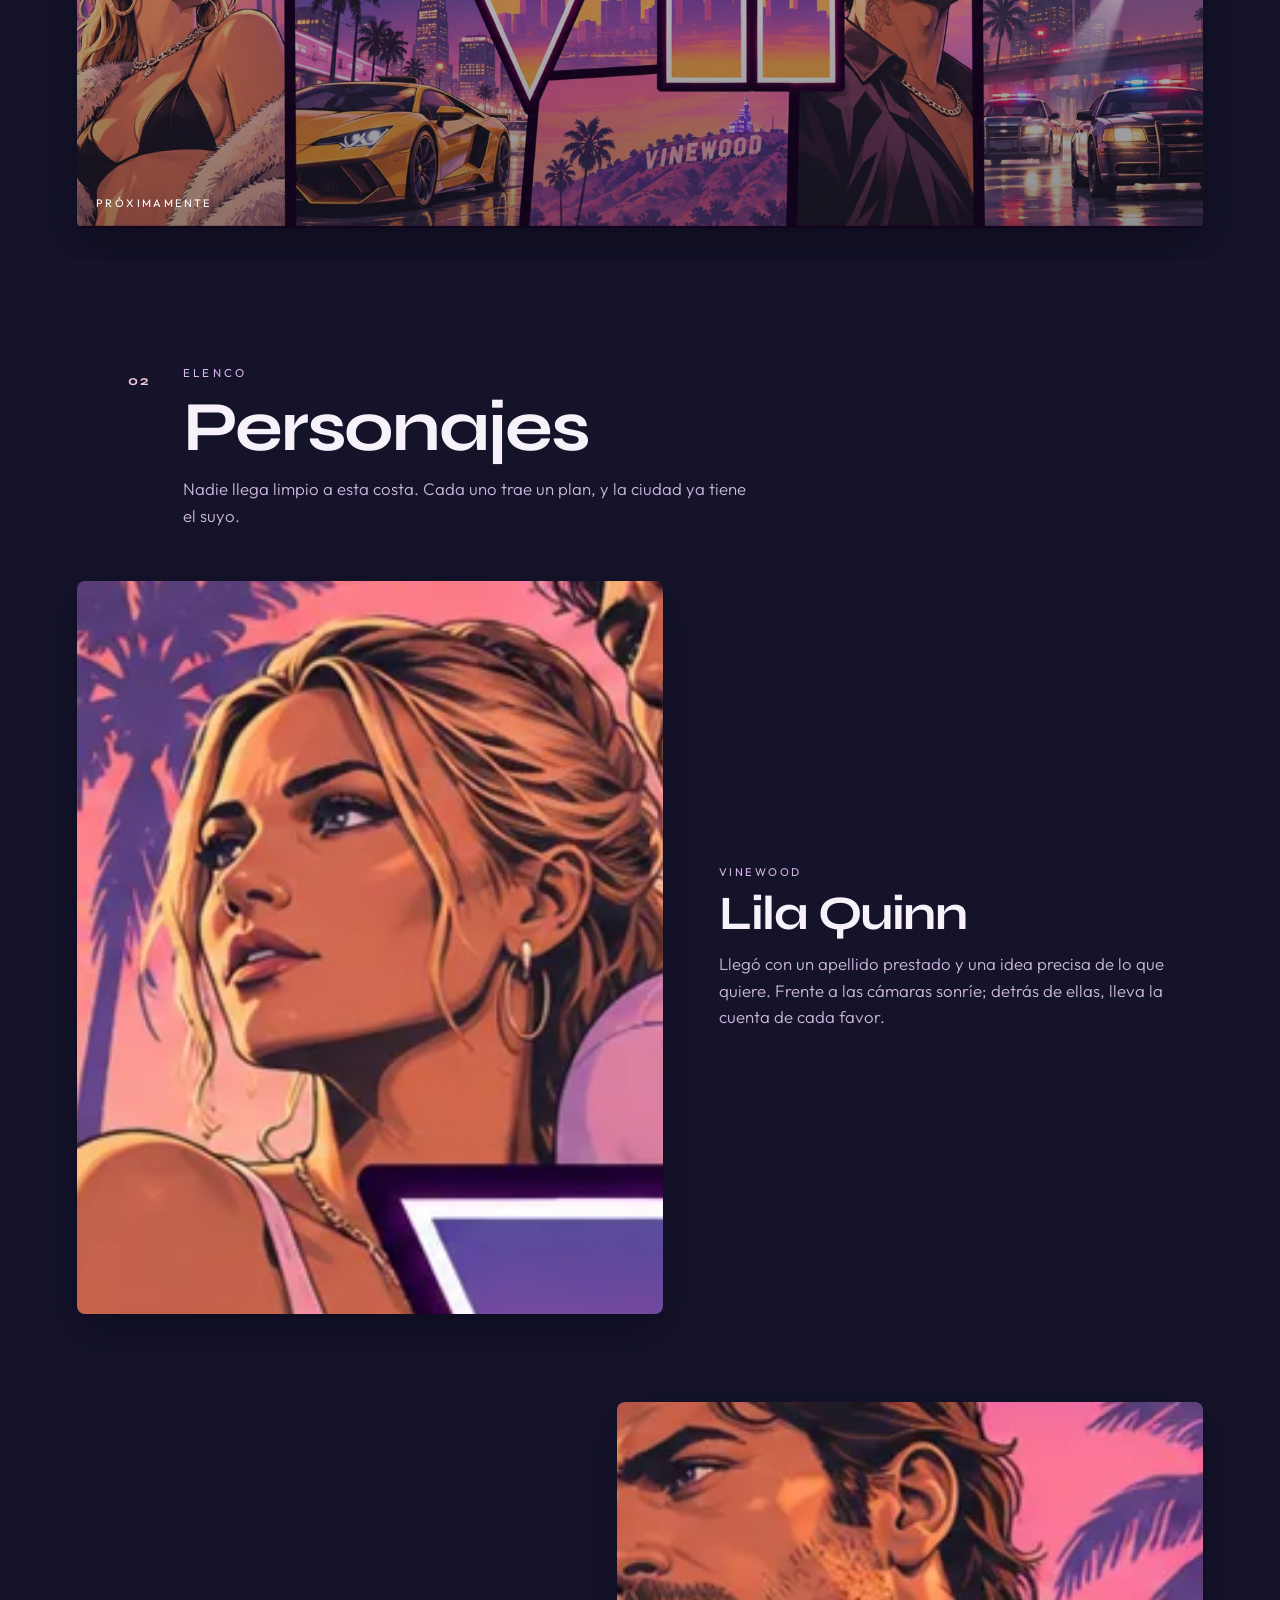
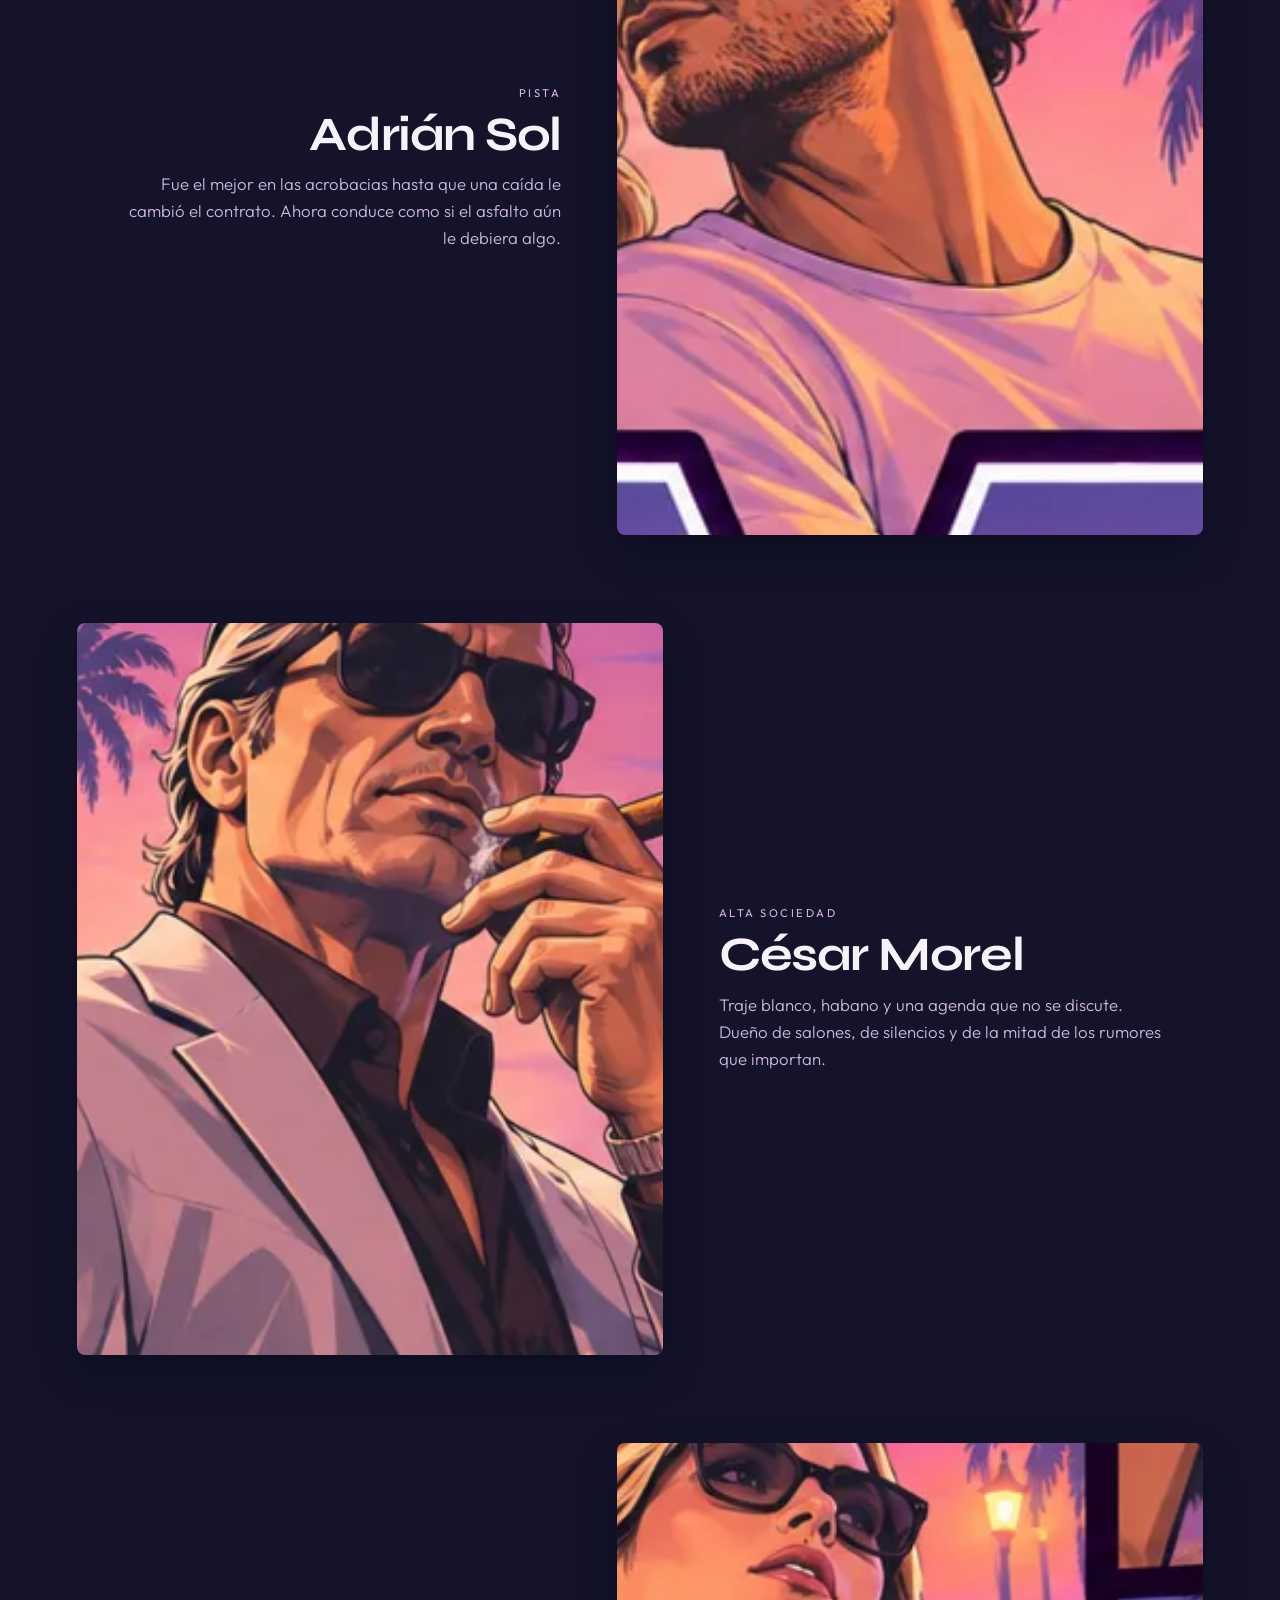
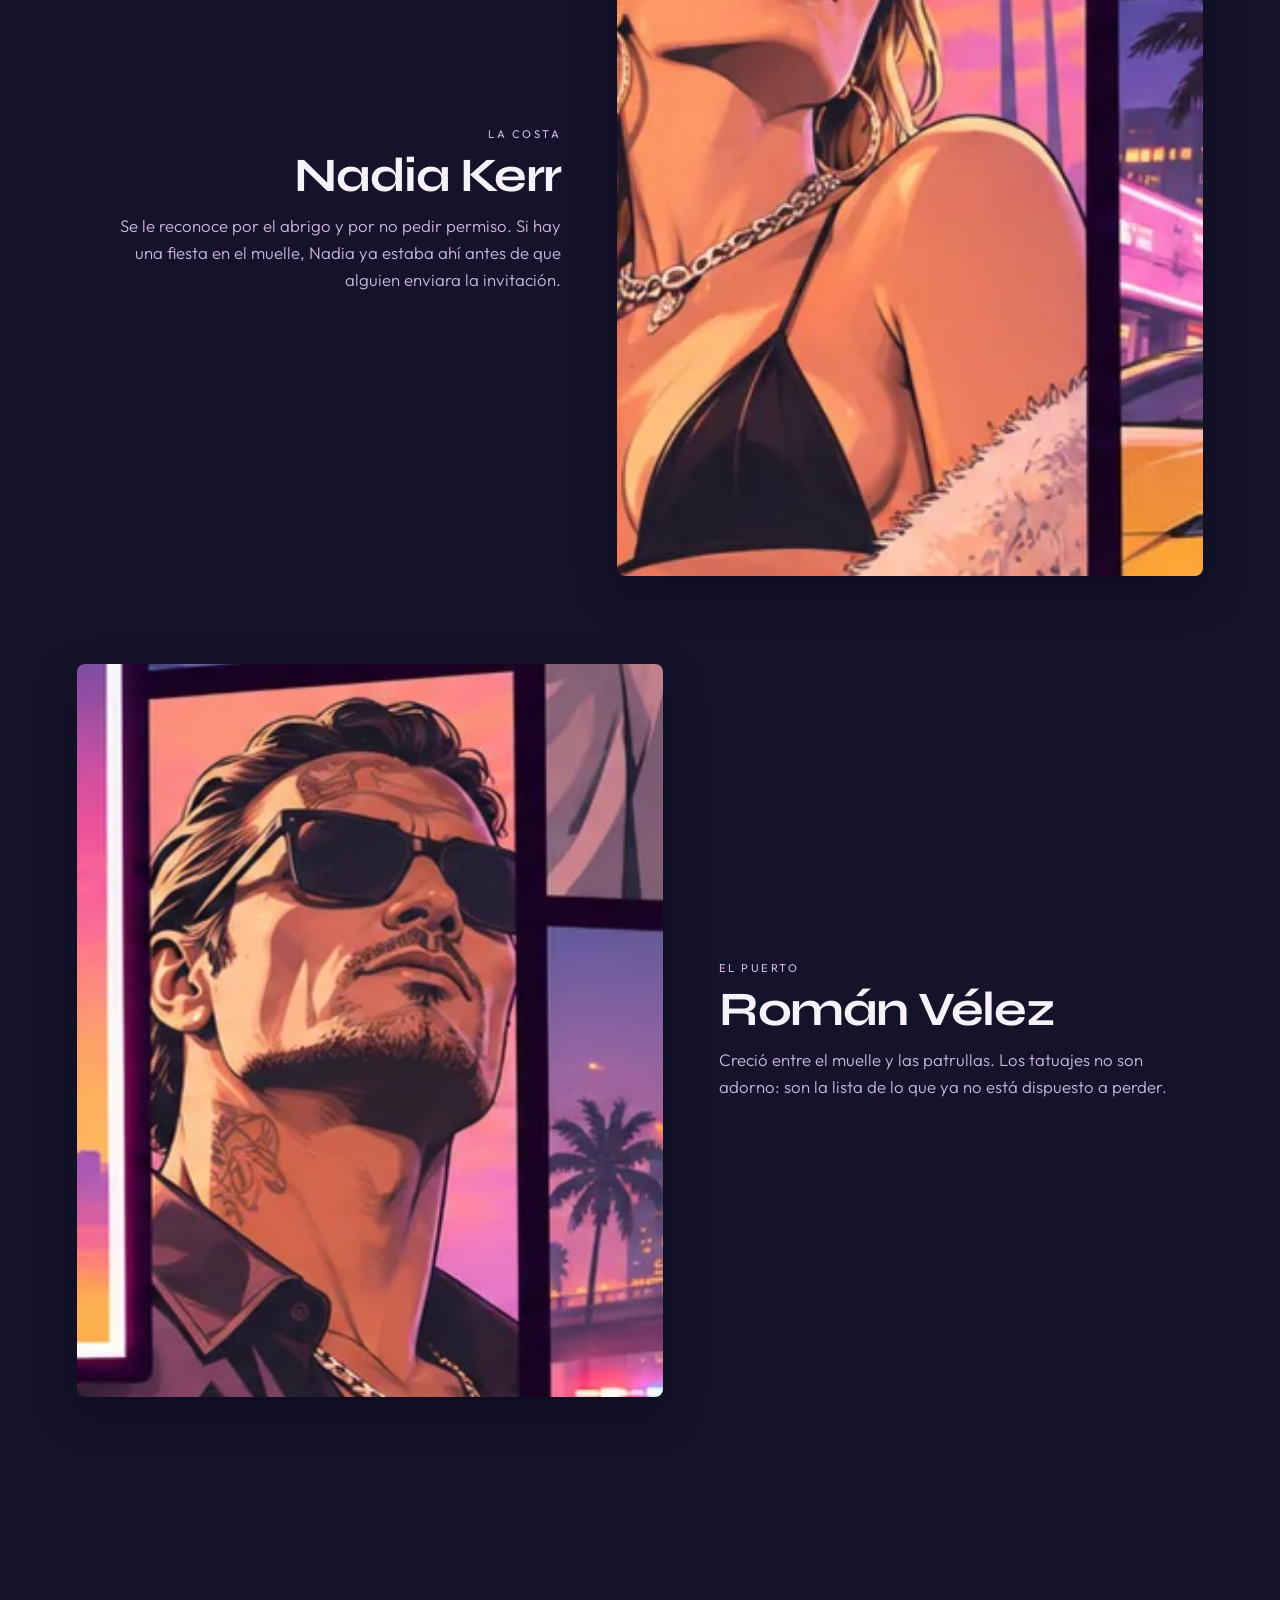
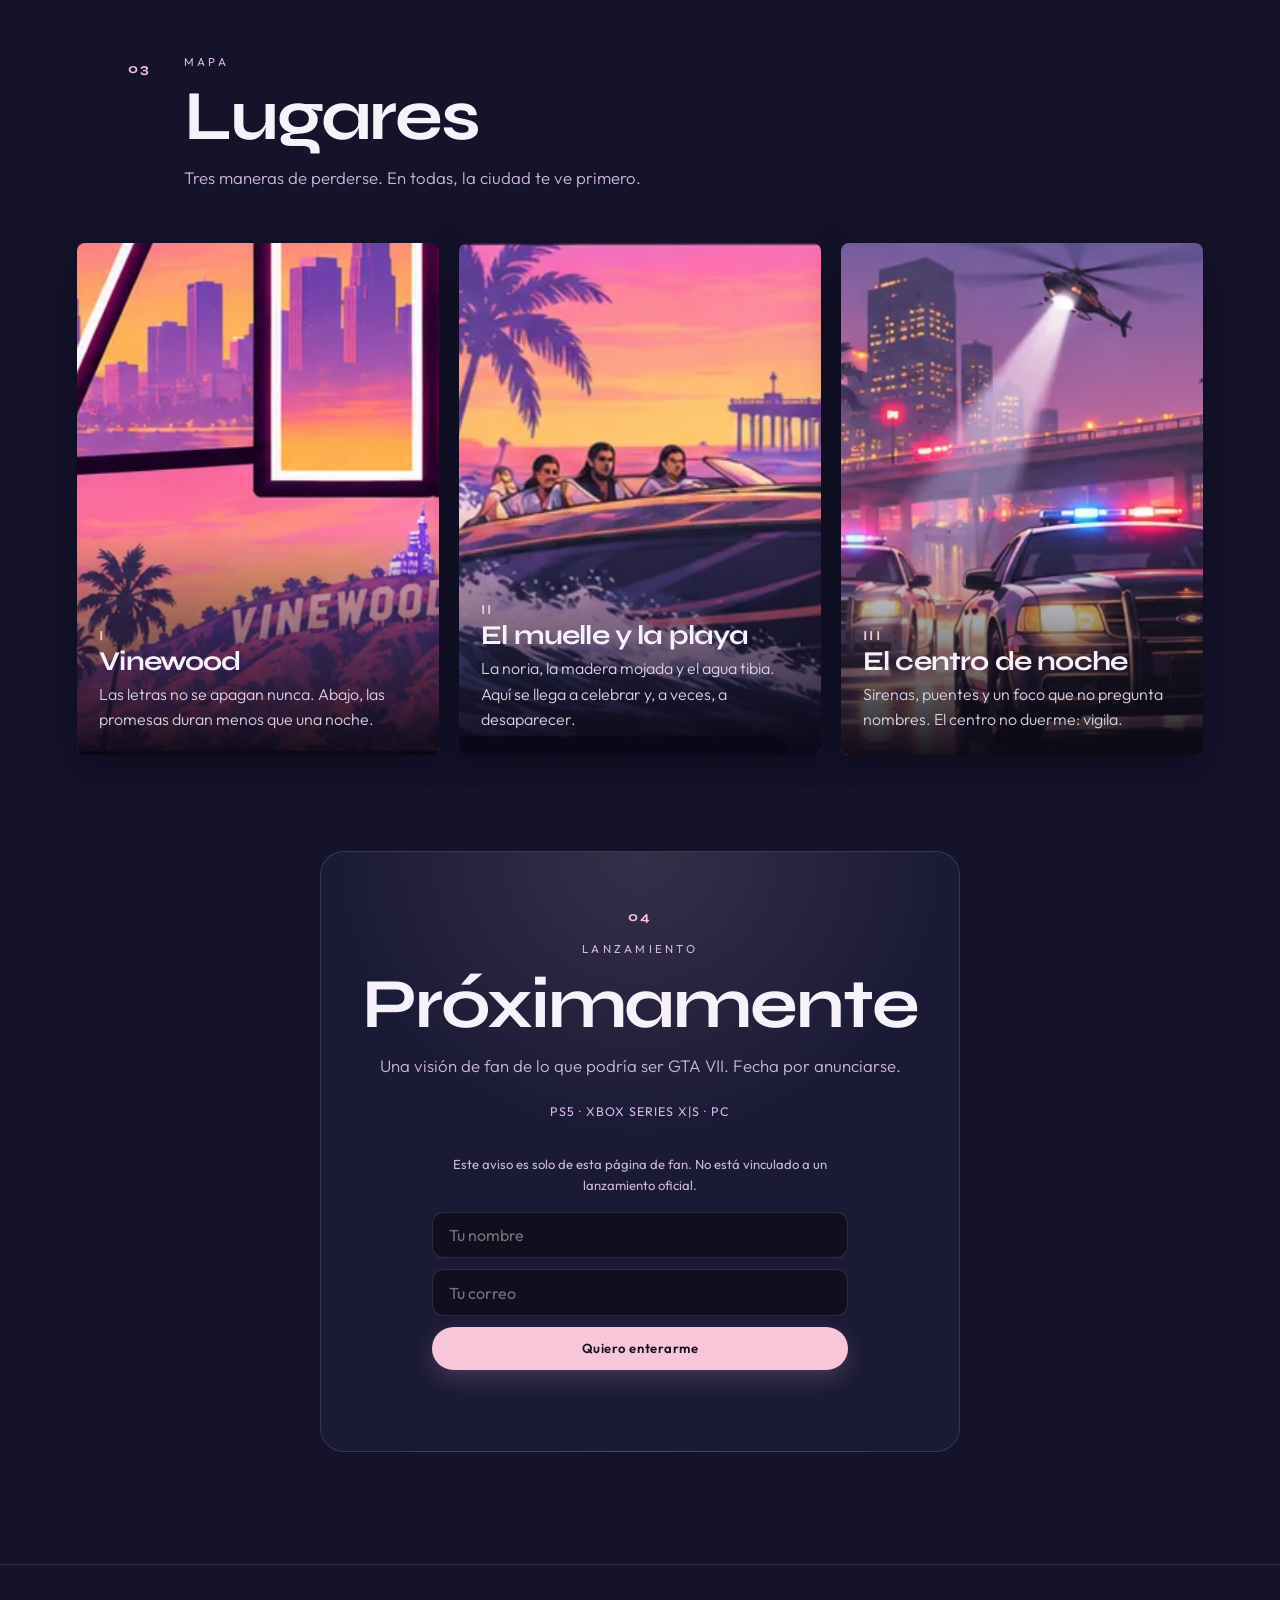
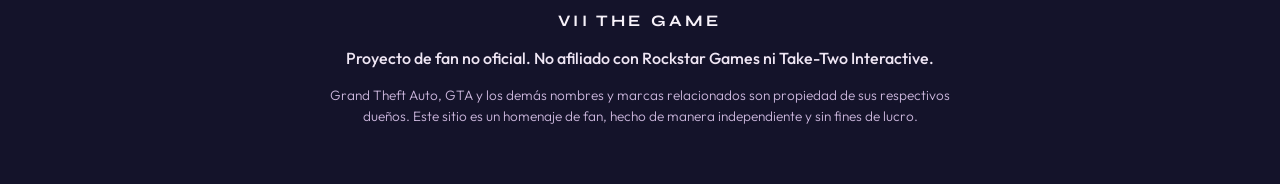
==== commit 7807394e: "Nueva portada tipo cartel y intro más larga, sin saltar La primera pantalla ahora tiene franja, cart" ====
--- a/index.html
+++ b/index.html
@@ -5,7 +5,7 @@
   <meta name="viewport" content="width=device-width, initial-scale=1">
   <title>VII The Game — Proyecto de fan no oficial</title>
   <meta name="description" content="Página de fan no oficial de un GTA VII ficticio. No está afiliada con Rockstar Games ni Take-Two Interactive.">
-  <meta name="theme-color" content="#13131f">
+  <meta name="theme-color" content="#14132a">
   <meta name="robots" content="index,follow">
   <link rel="canonical" href="https://viithegame.vercel.app/">
   <link rel="icon" href="assets/favicon.svg" type="image/svg+xml">
@@ -21,7 +21,7 @@
   <link rel="preload" as="image" href="assets/hero.webp" type="image/webp">
   <link rel="preconnect" href="https://fonts.googleapis.com">
   <link rel="preconnect" href="https://fonts.gstatic.com" crossorigin>
-  <link href="https://fonts.googleapis.com/css2?family=Outfit:wght@300;400;500;600&family=Syne:wght@500;600;700;800&display=swap" rel="stylesheet">
+  <link href="https://fonts.googleapis.com/css2?family=Outfit:wght@300;400;500;600;700&family=Syne:wght@500;600;700;800&display=swap" rel="stylesheet">
   <link rel="stylesheet" href="css/styles.css">
 </head>
 <body class="is-intro">
@@ -53,72 +53,101 @@
         <path class="star-path star-draw" d="M 50.0,13.0 L 58.699,38.027 L 85.189,38.566 L 64.076,54.573 L 71.748,79.934 L 50.0,64.8 L 28.252,79.934 L 35.924,54.573 L 14.811,38.566 L 41.301,38.027 Z"/>
         <path class="star-path star-spark" d="M 50.0,13.0 L 58.699,38.027 L 85.189,38.566 L 64.076,54.573 L 71.748,79.934 L 50.0,64.8 L 28.252,79.934 L 35.924,54.573 L 14.811,38.566 L 41.301,38.027 Z"/>
       </svg>
-      <button type="button" class="intro-skip" data-intro-skip>Saltar</button>
     </div>
   </div>
 
-  <header class="site-header" id="top">
-    <a class="logo" href="#inicio" aria-label="VII The Game, ir al inicio">
-      <span class="logo-mark" aria-hidden="true">VII</span>
-      <span class="logo-text">The Game</span>
-    </a>
-    <nav class="nav" id="nav" aria-label="Principal">
-      <a href="#trailer">Tráiler</a>
-      <a href="#personajes">Personajes</a>
-      <a href="#lugares">Lugares</a>
-      <a href="#proximamente">Próximamente</a>
-    </nav>
-    <button type="button" class="nav-toggle" aria-expanded="false" aria-controls="nav" data-nav-toggle>
-      <span class="sr-only">Menú</span>
-      <span aria-hidden="true"></span>
-    </button>
-  </header>
-
-  <main id="inicio">
-    <section class="hero" aria-label="Portada">
-      <div class="hero-visual" data-hero-visual>
-        <picture>
-          <source srcset="assets/hero.webp" type="image/webp">
-          <img src="assets/hero.jpg" alt="Collage al atardecer: un helicóptero sobre la ciudad, una pareja, un yate junto al muelle, un letrero de Vinewood y un siete romano en el centro." width="1665" height="944" fetchpriority="high" decoding="async" data-hero-image>
-        </picture>
-      </div>
-      <div class="hero-veil" aria-hidden="true"></div>
-      <div class="hero-content">
-        <p class="eyebrow">Proyecto de fan · No oficial</p>
-        <h1 class="sr-only">VII The Game</h1>
-        <div class="wordmark" aria-hidden="true">
-          <svg viewBox="0 0 756 260" class="wordmark-svg" focusable="false">
-            <defs>
-              <linearGradient id="viiFill" x1="0" y1="0" x2="0" y2="1">
-                <stop offset="0%" stop-color="#ffd0e8"/>
-                <stop offset="38%" stop-color="#ff8cc8"/>
-                <stop offset="72%" stop-color="#c084fc"/>
-                <stop offset="100%" stop-color="#7c3aed"/>
-              </linearGradient>
-              <filter id="viiSoft" x="-8%" y="-8%" width="116%" height="116%">
-                <feDropShadow dx="0" dy="6" stdDeviation="8" flood-color="#2a1038" flood-opacity="0.55"/>
-              </filter>
-            </defs>
-            <g filter="url(#viiSoft)" fill="url(#viiFill)" stroke="#ffffff" stroke-width="11" stroke-linejoin="miter" stroke-miterlimit="2.2" paint-order="stroke fill">
-              <path d="M18 22 H132 L214 198 L296 22 H410 L246 238 H178 Z"/>
-              <path d="M454 22 H556 L580 48 V238 H454 Z"/>
-              <path d="M608 22 H710 L734 48 V238 H608 Z"/>
-            </g>
-          </svg>
-          <p class="wordmark-sub">The Game</p>
-        </div>
-        <p class="hero-lead">Una ciudad al atardecer.<br>Una deuda que no se olvida.</p>
-        <div class="hero-actions">
-          <a class="btn btn-solid" href="#trailer">Ver el tráiler</a>
-          <a class="btn btn-ghost" href="#personajes">Conocer a los personajes</a>
-        </div>
-      </div>
-      <a class="scroll-hint" href="#trailer" aria-label="Bajar al tráiler">
-        <span>Desliza</span>
-        <i aria-hidden="true"></i>
+  <div class="first-screen" id="inicio">
+    <div class="promo-banner">
+      <svg class="banner-art" viewBox="0 0 1440 70" preserveAspectRatio="xMidYMid slice" aria-hidden="true" focusable="false">
+        <defs>
+          <g id="palm">
+            <path d="M21 70 C20 52 21.8 33 20.2 18.5 L23.6 18.2 C22.2 33 24 52 23 70 Z"/>
+            <path d="M22 18 C10 16 -2 24 -10 38 C6 26 14 21 22 19 Z"/>
+            <path d="M22 17 C12 8 0 6 -8 14 C8 12 16 16 22 18 Z"/>
+            <path d="M22 16 C16 3 6 -3 -4 2 C10 5 18 12 22 16 Z"/>
+            <path d="M22 16 C22 3 18 -6 12 -9 C17 0 20 10 22 16 Z"/>
+            <path d="M22 16 C28 3 40 -3 52 3 C36 6 26 12 22 16 Z"/>
+            <path d="M22 17 C34 8 48 7 58 16 C40 13 30 16 22 18 Z"/>
+            <path d="M22 19 C36 16 50 25 60 40 C42 26 32 21 22 19 Z"/>
+          </g>
+          <g id="bird">
+            <path d="M1 20 C12 12 22 7 30 14 C35 5 50 2 68 9 C52 11 42 16 32 24 C28 16 14 18 1 20 Z"/>
+          </g>
+        </defs>
+        <g class="silhouettes" fill="#3a1848">
+          <use href="#palm" x="8" y="8" transform="scale(1.05) rotate(-6 30 70)"/>
+          <use href="#palm" x="70" y="16" transform="scale(0.86) rotate(5 90 70)" opacity="0.85"/>
+          <use href="#palm" x="128" y="4" transform="scale(1.12) rotate(-3 150 70)"/>
+          <use href="#palm" x="200" y="20" transform="scale(0.7) rotate(8 220 70)" opacity="0.75"/>
+          <use href="#bird" x="290" y="14" transform="scale(0.85)"/>
+          <use href="#palm" x="1080" y="18" transform="scale(0.72) rotate(-8 1100 70)" opacity="0.8"/>
+          <use href="#palm" x="1148" y="6" transform="scale(1.08) rotate(4 1170 70)"/>
+          <use href="#palm" x="1220" y="14" transform="scale(0.9) rotate(-4 1240 70)" opacity="0.9"/>
+          <use href="#palm" x="1290" y="2" transform="scale(1.18) rotate(3 1315 70)"/>
+          <use href="#palm" x="1368" y="16" transform="scale(0.8) rotate(-6 1388 70)" opacity="0.82"/>
+        </g>
+      </svg>
+      <p class="banner-text">Grand Theft Auto VII · Próximamente</p>
+    </div>
+
+    <header class="site-header">
+      <a class="logo" href="#inicio" aria-label="VII The Game, ir al inicio">
+        <svg class="logo-vii" viewBox="0 0 86 36" aria-hidden="true" focusable="false">
+          <path d="M1 2 H14.5 L25 28 L35.5 2 H49 L29.5 34 H20.5 Z"/>
+          <path d="M54 2 H65 V34 H54 Z"/>
+          <path d="M71 2 H82 V34 H71 Z"/>
+        </svg>
       </a>
-    </section>
-
+      <button type="button" class="nav-toggle" aria-expanded="false" aria-controls="menu" data-nav-toggle>
+        <span class="sr-only">Menú</span>
+        <span class="bar" aria-hidden="true"></span>
+        <span class="bar" aria-hidden="true"></span>
+      </button>
+    </header>
+
+    <section class="landing" aria-label="Portada">
+      <figure class="poster" data-poster>
+        <div class="poster-frame">
+          <picture>
+            <source srcset="assets/hero.webp" type="image/webp">
+            <img src="assets/hero.jpg" alt="Collage al atardecer: un helicóptero sobre la ciudad, una pareja, un yate junto al muelle, un letrero de Vinewood y un siete romano en el centro." width="1665" height="944" fetchpriority="high" decoding="async" data-hero-image>
+          </picture>
+        </div>
+      </figure>
+
+      <div class="landing-meta">
+        <div class="landing-kicker">
+          <p class="kicker-soon">Próximamente</p>
+          <p class="kicker-sub">Bienvenido a Vinewood</p>
+        </div>
+        <a class="btn-reserve" href="#proximamente">Reservar ahora</a>
+        <p class="landing-platforms">
+          <span>PS5</span>
+          <span>Xbox Series X|S</span>
+          <span>PC</span>
+        </p>
+      </div>
+
+      <a class="scroll-chevron" href="#trailer" aria-label="Bajar al tráiler">
+        <svg viewBox="0 0 24 14" aria-hidden="true" focusable="false">
+          <path d="M2 2 L12 12 L22 2" fill="none" stroke="currentColor" stroke-width="1.6" stroke-linecap="round" stroke-linejoin="round"/>
+        </svg>
+      </a>
+    </section>
+  </div>
+
+  <nav class="menu" id="menu" hidden>
+    <ul>
+      <li><a href="#inicio">Inicio</a></li>
+      <li><a href="#trailer">Tráiler</a></li>
+      <li><a href="#personajes">Personajes</a></li>
+      <li><a href="#lugares">Lugares</a></li>
+      <li><a href="#proximamente">Próximamente</a></li>
+    </ul>
+    <p class="menu-note">Proyecto de fan no oficial</p>
+  </nav>
+
+  <main>
     <section class="section trailer" id="trailer">
       <div class="section-head reveal">
         <p class="idx">01</p>
@@ -285,14 +314,14 @@
         <p class="eyebrow">Lanzamiento</p>
         <h2>Próximamente</h2>
         <p class="lede">Una visión de fan de lo que podría ser GTA VII. Fecha por anunciarse.</p>
-        <p class="platforms">PlayStation 5 · Xbox Series X|S · PC</p>
+        <p class="platforms">PS5 · Xbox Series X|S · PC</p>
         <form class="soon-form" id="aviso-form" novalidate>
           <p class="form-note">Este aviso es solo de esta página de fan. No está vinculado a un lanzamiento oficial.</p>
           <label class="sr-only" for="aviso-nombre">Nombre</label>
           <input id="aviso-nombre" name="nombre" type="text" autocomplete="name" placeholder="Tu nombre" maxlength="80">
           <label class="sr-only" for="aviso-correo">Correo</label>
           <input id="aviso-correo" name="correo" type="email" autocomplete="email" placeholder="Tu correo" required maxlength="120">
-          <button type="submit" class="btn btn-solid">Quiero enterarme</button>
+          <button type="submit" class="btn-reserve">Quiero enterarme</button>
           <p class="form-status" data-form-status role="status" aria-live="polite"></p>
         </form>
       </div>
--- a/css/styles.css
+++ b/css/styles.css
@@ -1,17 +1,20 @@
 /* VII The Game — original fan page. No third-party site styles were copied. */
 :root {
-  --bg: #0c0b14;
-  --bg-2: #13131f;
-  --navy: #1c1a30;
-  --ink: #f6f0f8;
-  --muted: #b9aec8;
-  --pink: #ff8cc8;
-  --pink-2: #e56ad0;
-  --purple: #8b5cf6;
-  --lavender: #cbb7ff;
+  --bg: #14132a;
+  --bg-2: #1b1a36;
+  --navy: #14132a;
+  --ink: #f7f2fa;
+  --muted: #cbb6dc;
+  --pink: #f7c6d9;
+  --pink-deep: #e8a8c4;
+  --purple: #8a6ad4;
+  --lavender: #d7b8ea;
+  --frame: #2a2048;
+  --banner-text: #3a1848;
   --line: rgba(255, 255, 255, 0.12);
   --ease: cubic-bezier(0.22, 1, 0.36, 1);
-  --header-h: 4.5rem;
+  --banner-h: 70px;
+  --header-h: 58px;
   --font-display: "Syne", "Segoe UI", sans-serif;
   --font-body: "Outfit", "Segoe UI", sans-serif;
 }
@@ -24,8 +27,6 @@
   scroll-behavior: smooth;
   background: var(--bg);
 }
-
-html:focus-within { scroll-behavior: smooth; }
 
 body {
   margin: 0;
@@ -38,7 +39,10 @@
   text-rendering: optimizeLegibility;
 }
 
-body.is-intro { overflow: hidden; height: 100dvh; }
+body.is-intro,
+body.is-menu { overflow: hidden; }
+
+body.is-intro { height: 100dvh; }
 
 img { max-width: 100%; height: auto; display: block; }
 button, input { font: inherit; color: inherit; }
@@ -61,7 +65,7 @@
   color: #fff;
 }
 
-/* —— Intro / preloader —— */
+/* —— Intro (unchanged idea) —— */
 .intro {
   position: fixed;
   inset: 0;
@@ -96,7 +100,6 @@
   position: relative;
   display: grid;
   place-items: center;
-  gap: 3rem;
 }
 
 .intro-star {
@@ -117,7 +120,7 @@
   filter: url(#starGlow);
   stroke-dasharray: 1;
   stroke-dashoffset: 1;
-  animation: starDraw 1.55s var(--ease) 0.12s forwards;
+  animation: starDraw 2.2s var(--ease) 0.1s forwards;
 }
 
 .star-spark {
@@ -127,12 +130,10 @@
   stroke-dasharray: 12 220;
   stroke-dashoffset: 0;
   opacity: 0;
-  animation: starSpark 1.7s ease-in-out 0.55s 2;
-}
-
-@keyframes starDraw {
-  to { stroke-dashoffset: 0; }
-}
+  animation: starSpark 1.6s ease-in-out 0.9s 2;
+}
+
+@keyframes starDraw { to { stroke-dashoffset: 0; } }
 
 @keyframes starSpark {
   0% { opacity: 0; stroke-dashoffset: 0; }
@@ -141,277 +142,301 @@
   100% { opacity: 0; stroke-dashoffset: -232; }
 }
 
-.intro-skip {
-  appearance: none;
-  background: none;
-  border: 0;
-  color: var(--muted);
-  letter-spacing: 0.22em;
+/* —— First screen —— */
+.first-screen {
+  min-height: 100dvh;
+  display: flex;
+  flex-direction: column;
+  background: var(--bg);
+}
+
+.promo-banner {
+  position: sticky;
+  top: 0;
+  z-index: 45;
+  height: var(--banner-h);
+  display: grid;
+  place-items: center;
+  overflow: hidden;
+  background: linear-gradient(90deg, #c79ad4 0%, #f3c6e4 28%, #efbddc 50%, #d8a4d2 76%, #b888c8 100%);
+}
+
+.banner-art {
+  position: absolute;
+  inset: 0;
+  width: 100%;
+  height: 100%;
+  pointer-events: none;
+}
+
+.banner-text {
+  position: relative;
+  z-index: 1;
+  margin: 0;
+  color: var(--banner-text);
+  font-family: var(--font-body);
+  font-weight: 600;
+  font-size: clamp(0.62rem, 1.15vw, 0.82rem);
+  letter-spacing: 0.38em;
   text-transform: uppercase;
-  font-size: 0.68rem;
-  cursor: pointer;
-  opacity: 0.7;
-  transition: opacity 0.3s, color 0.3s;
-}
-
-.intro-skip:hover,
-.intro-skip:focus-visible {
-  opacity: 1;
-  color: var(--ink);
-  outline: none;
-}
-
-/* —— Header —— */
+  text-align: center;
+  padding: 0 1rem;
+  line-height: 1.2;
+  text-shadow: 0 0 10px rgba(239, 189, 220, 0.9), 0 0 18px rgba(239, 189, 220, 0.7);
+}
+
+body.is-menu .site-header {
+  z-index: 62;
+  top: 0;
+  background: transparent;
+}
+
 .site-header {
-  position: fixed;
-  top: 0;
-  left: 0;
-  right: 0;
-  z-index: 40;
+  position: sticky;
+  top: var(--banner-h);
+  z-index: 46;
   display: flex;
   align-items: center;
   justify-content: space-between;
   height: var(--header-h);
-  padding: 0 1.4rem;
-  mix-blend-mode: normal;
-  transition: background 0.45s var(--ease), backdrop-filter 0.45s, border-color 0.45s;
-  border-bottom: 1px solid transparent;
-}
-
-.site-header.is-solid {
-  background: color-mix(in srgb, var(--bg-2) 78%, transparent);
-  backdrop-filter: blur(16px);
-  border-bottom-color: var(--line);
-}
-
-.logo {
-  display: flex;
-  align-items: baseline;
-  gap: 0.55rem;
-  text-decoration: none;
-}
-
-.logo-mark {
-  font-family: var(--font-display);
-  font-weight: 800;
-  font-size: 1.35rem;
-  letter-spacing: 0.08em;
-  background: linear-gradient(180deg, #ffd0e8 0%, #ff8cc8 42%, #8b5cf6 100%);
-  -webkit-background-clip: text;
-  background-clip: text;
-  color: transparent;
-  filter: drop-shadow(0 0 0.3px #fff);
-}
-
-.logo-text {
-  font-family: var(--font-display);
-  font-size: 0.72rem;
-  letter-spacing: 0.28em;
-  text-transform: uppercase;
-  color: var(--muted);
-}
-
-.nav { display: flex; gap: 1.6rem; }
-
-.nav a {
-  text-decoration: none;
-  font-size: 0.78rem;
-  letter-spacing: 0.16em;
-  text-transform: uppercase;
-  color: var(--ink);
-  opacity: 0.82;
-  transition: opacity 0.3s;
-}
-
-.nav a:hover,
-.nav a:focus-visible { opacity: 1; outline: none; }
+  padding: 0 1.5rem;
+  background: var(--bg);
+}
+
+.logo { display: inline-flex; align-items: center; text-decoration: none; }
+
+.logo-vii {
+  width: 3.15rem;
+  height: auto;
+  fill: #fff;
+  overflow: visible;
+}
 
 .nav-toggle {
-  display: none;
-  width: 2.4rem;
-  height: 2.4rem;
+  width: 2.5rem;
+  height: 2.5rem;
   border: 0;
   background: none;
   cursor: pointer;
+  display: grid;
+  place-content: center;
+  gap: 7px;
   position: relative;
-}
-
-.nav-toggle span:not(.sr-only),
-.nav-toggle span:not(.sr-only)::before,
-.nav-toggle span:not(.sr-only)::after {
-  content: "";
-  position: absolute;
-  left: 0.45rem;
-  right: 0.45rem;
-  height: 1.5px;
-  background: var(--ink);
+  z-index: 62;
+}
+
+.nav-toggle .bar {
+  display: block;
+  width: 18px;
+  height: 1.6px;
+  background: #fff;
   transition: transform 0.35s var(--ease), opacity 0.3s;
-}
-
-.nav-toggle span:not(.sr-only) { top: 50%; }
-.nav-toggle span:not(.sr-only)::before { top: -7px; }
-.nav-toggle span:not(.sr-only)::after { top: 7px; }
-
-.nav-toggle.is-open span:not(.sr-only) { background: transparent; }
-.nav-toggle.is-open span:not(.sr-only)::before { top: 0; transform: rotate(45deg); }
-.nav-toggle.is-open span:not(.sr-only)::after { top: 0; transform: rotate(-45deg); }
-
-/* —— Hero —— */
-.hero {
+  transform-origin: center;
+}
+
+.nav-toggle.is-open .bar:first-of-type { transform: translateY(4.3px) rotate(45deg); }
+.nav-toggle.is-open .bar:last-of-type { transform: translateY(-4.3px) rotate(-45deg); }
+
+.nav-toggle:focus-visible { outline: 2px solid var(--pink); outline-offset: 3px; }
+
+.landing {
+  flex: 1;
+  display: flex;
+  flex-direction: column;
+  align-items: center;
+  justify-content: center;
   position: relative;
-  min-height: 100dvh;
-  display: grid;
-  place-items: end center;
+  padding: 0.6rem 1.25rem 3.4rem;
+  gap: 1.35rem;
+}
+
+.poster {
+  width: min(60vw, 860px);
+  margin: 0;
+  --poster-scale: 1;
+}
+
+.poster-frame {
+  position: relative;
   overflow: hidden;
-  isolation: isolate;
-}
-
-.hero-visual {
-  position: absolute;
-  inset: -8%;
-  z-index: 0;
-  will-change: transform;
-}
-
-.hero-visual picture,
-.hero-visual img {
-  width: 100%;
-  height: 100%;
-  object-fit: cover;
-  object-position: center 42%;
-  transform: scale(1.08);
-  transform-origin: 50% 45%;
-}
-
-.hero-veil {
-  position: absolute;
-  inset: 0;
-  z-index: 1;
-  background:
-    linear-gradient(180deg, rgba(12, 11, 20, 0.28) 0%, rgba(12, 11, 20, 0.05) 32%, rgba(12, 11, 20, 0.2) 58%, rgba(12, 11, 20, 0.88) 100%),
-    radial-gradient(120% 70% at 50% 20%, transparent 30%, rgba(12, 11, 20, 0.35) 100%);
-  pointer-events: none;
-}
-
-.hero-content {
-  position: relative;
-  z-index: 2;
-  text-align: center;
-  padding: 0 1.25rem 7.5rem;
-  max-width: 52rem;
-}
-
-.eyebrow {
-  margin: 0 0 1rem;
-  font-size: 0.72rem;
-  letter-spacing: 0.28em;
-  text-transform: uppercase;
-  color: var(--lavender);
-}
-
-.wordmark { margin: 0 auto 1.1rem; max-width: 34rem; }
-
-.wordmark-svg {
+  background: var(--frame);
+  padding: 8px;
+  box-shadow:
+    0 18px 50px rgba(4, 2, 16, 0.55),
+    0 0 0 1px rgba(255, 255, 255, 0.06);
+}
+
+.poster-frame picture,
+.poster-frame img {
   width: 100%;
   height: auto;
-  overflow: visible;
   display: block;
-}
-
-.wordmark-sub {
-  margin: 0.15rem 0 0;
+  aspect-ratio: 1665 / 944;
+  object-fit: cover;
+}
+
+.poster-frame img {
+  transform: scale(var(--poster-scale));
+  transform-origin: center;
+  transition: transform 0.9s var(--ease);
+}
+
+.poster:hover img { transform: scale(calc(var(--poster-scale) * 1.035)); }
+
+.landing-meta {
+  width: min(86vw, 1100px);
+  display: grid;
+  grid-template-columns: 1fr auto 1fr;
+  align-items: center;
+  gap: 1rem 1.5rem;
+  padding-top: 0.35rem;
+}
+
+.kicker-soon,
+.kicker-sub,
+.landing-platforms {
+  margin: 0;
+  text-transform: uppercase;
+}
+
+.kicker-soon {
   font-family: var(--font-display);
-  font-weight: 600;
-  letter-spacing: 0.62em;
-  text-transform: uppercase;
-  font-size: clamp(0.7rem, 1.6vw, 0.92rem);
+  font-weight: 800;
+  font-size: clamp(1.15rem, 2vw, 1.55rem);
+  letter-spacing: 0.12em;
   color: #fff;
-}
-
-.hero-lead {
-  margin: 0 auto 1.6rem;
-  font-weight: 300;
-  font-size: clamp(1.05rem, 2.2vw, 1.35rem);
-  color: #efe6f4;
-  max-width: 28rem;
-}
-
-.hero-actions {
-  display: flex;
-  flex-wrap: wrap;
-  gap: 0.8rem;
-  justify-content: center;
-}
-
-.btn {
+  line-height: 1.1;
+}
+
+.kicker-sub {
+  margin-top: 0.28rem;
+  font-size: 0.72rem;
+  letter-spacing: 0.22em;
+  color: var(--lavender);
+  font-weight: 500;
+}
+
+.landing-platforms {
+  justify-self: end;
+  display: grid;
+  justify-items: end;
+  gap: 0.22rem;
+  font-size: 0.68rem;
+  letter-spacing: 0.18em;
+  color: #fff;
+  font-weight: 500;
+}
+
+.btn-reserve {
   display: inline-flex;
   align-items: center;
   justify-content: center;
-  min-height: 2.85rem;
-  padding: 0.55rem 1.25rem;
+  min-height: 2.7rem;
+  padding: 0.55rem 1.45rem;
   border-radius: 999px;
+  background: #f7c6d9;
+  color: #1a1020;
   text-decoration: none;
-  border: 1px solid transparent;
-  letter-spacing: 0.08em;
+  border: 0;
+  font-weight: 600;
+  font-size: 0.82rem;
+  letter-spacing: 0.04em;
+  cursor: pointer;
+  transition: transform 0.35s var(--ease), background 0.3s, box-shadow 0.3s;
+  box-shadow: 0 8px 22px rgba(247, 198, 217, 0.18);
+}
+
+.btn-reserve:hover { transform: translateY(-1px); background: #fbe0ea; }
+.btn-reserve:focus-visible { outline: 2px solid #fff; outline-offset: 3px; }
+
+.scroll-chevron {
+  position: absolute;
+  left: 50%;
+  bottom: 0.85rem;
+  transform: translateX(-50%);
+  color: #fff;
+  width: 1.6rem;
+  height: 1.6rem;
+  display: grid;
+  place-items: center;
+  opacity: 0.85;
+}
+
+.scroll-chevron svg { width: 100%; height: auto; }
+
+.scroll-chevron { animation: chevronBounce 1.8s var(--ease) infinite; }
+
+@keyframes chevronBounce {
+  0%, 100% { transform: translateX(-50%) translateY(0); opacity: 0.45; }
+  50% { transform: translateX(-50%) translateY(6px); opacity: 1; }
+}
+
+/* —— Full-screen menu —— */
+.menu {
+  position: fixed;
+  inset: 0;
+  z-index: 60;
+  background: color-mix(in srgb, var(--bg) 96%, #000);
+  display: grid;
+  place-content: center;
+  gap: 2.4rem;
+  text-align: center;
+  opacity: 0;
+  visibility: hidden;
+  pointer-events: none;
+  transition: opacity 0.45s var(--ease), visibility 0.45s;
+}
+
+.menu.is-open {
+  opacity: 1;
+  visibility: visible;
+  pointer-events: auto;
+}
+
+.menu[hidden] { display: none !important; }
+
+.menu ul {
+  list-style: none;
+  margin: 0;
+  padding: 0;
+  display: grid;
+  gap: 0.35rem;
+}
+
+.menu a {
+  font-family: var(--font-display);
+  font-weight: 700;
+  font-size: clamp(2rem, 6vw, 3.6rem);
+  text-decoration: none;
+  letter-spacing: -0.03em;
+  line-height: 1.15;
+  color: #fff;
+  transition: color 0.3s;
+}
+
+.menu a:hover,
+.menu a:focus-visible { color: var(--pink); outline: none; }
+
+.menu-note {
+  margin: 0;
+  letter-spacing: 0.18em;
   text-transform: uppercase;
-  font-size: 0.72rem;
-  font-weight: 500;
-  cursor: pointer;
-  transition: transform 0.35s var(--ease), background 0.35s, border-color 0.35s, color 0.35s;
-}
-
-.btn:hover { transform: translateY(-1px); }
-.btn:focus-visible { outline: 2px solid var(--pink); outline-offset: 3px; }
-
-.btn-solid {
-  background: linear-gradient(180deg, #ffb3d9, #c084fc 70%, #7c3aed);
-  color: #1a1020;
-  border-color: rgba(255, 255, 255, 0.35);
-}
-
-.btn-ghost {
-  background: rgba(12, 11, 20, 0.35);
-  border-color: rgba(255, 255, 255, 0.28);
-  color: #fff;
-}
-
-.scroll-hint {
-  position: absolute;
-  z-index: 2;
-  left: 50%;
-  bottom: 1.5rem;
-  transform: translateX(-50%);
-  display: grid;
-  justify-items: center;
-  gap: 0.35rem;
-  text-decoration: none;
-  color: var(--muted);
-  font-size: 0.62rem;
-  letter-spacing: 0.22em;
-  text-transform: uppercase;
-}
-
-.scroll-hint i {
-  width: 1px;
-  height: 2.1rem;
-  background: linear-gradient(180deg, var(--pink), transparent);
-  animation: scrollPulse 2.4s var(--ease) infinite;
-}
-
-@keyframes scrollPulse {
-  0% { transform: scaleY(0.4); opacity: 0; transform-origin: top; }
-  35% { opacity: 1; }
-  100% { transform: scaleY(1); opacity: 0; transform-origin: top; }
+  font-size: 0.7rem;
+  color: var(--lavender);
 }
 
 /* —— Sections —— */
 .section {
   position: relative;
   padding: 6.5rem 6vw 2rem;
-}
-
-#trailer, #personajes, #lugares, #proximamente {
-  scroll-margin-top: calc(var(--header-h) + 0.35rem);
+  background: var(--bg);
+}
+
+#trailer,
+#personajes,
+#lugares,
+#proximamente {
+  scroll-margin-top: calc(var(--banner-h) + var(--header-h) + 0.35rem);
 }
 
 .section-head {
@@ -426,16 +451,17 @@
 .section-head h2,
 .cast-copy h3,
 .place h3,
-.soon-card h2 {
+.soon-card h2,
+.lightbox-panel h2,
+.footer-mark {
   font-family: var(--font-display);
   font-weight: 700;
   letter-spacing: -0.03em;
   line-height: 1.05;
-  margin: 0 0 0.7rem;
 }
 
 .section-head h2,
-.soon-card h2 { font-size: clamp(2.2rem, 6vw, 4.4rem); }
+.soon-card h2 { font-size: clamp(2.2rem, 6vw, 4.4rem); margin: 0 0 0.7rem; }
 
 .idx {
   font-family: var(--font-display);
@@ -446,6 +472,14 @@
   margin: 0.35rem 0 0;
 }
 
+.eyebrow {
+  margin: 0 0 0.55rem;
+  font-size: 0.72rem;
+  letter-spacing: 0.28em;
+  text-transform: uppercase;
+  color: var(--lavender);
+}
+
 .lede {
   margin: 0;
   color: var(--muted);
@@ -455,10 +489,7 @@
 }
 
 /* —— Trailer —— */
-.trailer-frame {
-  max-width: 72rem;
-  margin: 0 auto;
-}
+.trailer-frame { max-width: 72rem; margin: 0 auto; }
 
 .trailer-play {
   position: relative;
@@ -468,10 +499,11 @@
   border: 0;
   cursor: pointer;
   overflow: hidden;
-  border-radius: 1.1rem;
+  border-radius: 0.4rem;
   background: #000;
   aspect-ratio: 16 / 9;
   isolation: isolate;
+  box-shadow: 0 18px 50px rgba(4, 2, 16, 0.4);
 }
 
 .trailer-play img {
@@ -480,8 +512,7 @@
   object-fit: cover;
   object-position: center 40%;
   transform: scale(1.04);
-  transition: transform 1.4s var(--ease), filter 1.4s;
-  filter: saturate(1.05) contrast(1.05);
+  transition: transform 1.4s var(--ease);
 }
 
 .trailer-play:hover img,
@@ -540,10 +571,11 @@
 
 .cast-shot {
   margin: 0;
-  border-radius: 1.1rem;
+  border-radius: 0.5rem;
   overflow: hidden;
   aspect-ratio: 4 / 5;
   background: #1a1524;
+  box-shadow: 0 16px 40px rgba(4, 2, 16, 0.35);
 }
 
 .cast-shot img,
@@ -575,7 +607,7 @@
   color: var(--lavender);
 }
 
-.cast-copy h3 { font-size: clamp(1.8rem, 4vw, 3rem); }
+.cast-copy h3 { font-size: clamp(1.8rem, 4vw, 3rem); margin: 0 0 0.7rem; }
 
 .cast-copy p:last-child {
   margin: 0;
@@ -599,10 +631,11 @@
 .place figure {
   margin: 0;
   position: relative;
-  border-radius: 1.1rem;
+  border-radius: 0.5rem;
   overflow: hidden;
   min-height: 32rem;
   background: #120e1a;
+  box-shadow: 0 16px 40px rgba(4, 2, 16, 0.35);
 }
 
 .place img {
@@ -617,10 +650,10 @@
   position: absolute;
   inset: auto 0 0;
   padding: 5.5rem 1.4rem 1.4rem;
-  background: linear-gradient(180deg, transparent, rgba(10, 8, 16, 0.92));
-}
-
-.place h3 { font-size: 1.7rem; margin-bottom: 0.4rem; }
+  background: linear-gradient(180deg, transparent, rgba(10, 8, 20, 0.94));
+}
+
+.place h3 { font-size: 1.7rem; margin: 0 0 0.4rem; }
 
 .place figcaption p:last-child {
   margin: 0;
@@ -629,10 +662,7 @@
 }
 
 /* —— Coming soon —— */
-.soon {
-  padding-top: 4rem;
-  padding-bottom: 7rem;
-}
+.soon { padding-top: 4rem; padding-bottom: 7rem; }
 
 .soon-card {
   max-width: 40rem;
@@ -642,8 +672,8 @@
   border-radius: 1.5rem;
   border: 1px solid var(--line);
   background:
-    radial-gradient(80% 80% at 50% 0%, rgba(200, 140, 255, 0.12), transparent 60%),
-    color-mix(in srgb, var(--navy) 75%, #000);
+    radial-gradient(80% 80% at 50% 0%, rgba(247, 198, 217, 0.12), transparent 60%),
+    var(--bg-2);
 }
 
 .soon-card .idx { margin-bottom: 0.8rem; }
@@ -689,16 +719,17 @@
   color: var(--lavender);
 }
 
+.soon-form .btn-reserve { width: 100%; }
+
 /* —— Footer —— */
 .site-footer {
   padding: 3rem 6vw 3.5rem;
   border-top: 1px solid var(--line);
   text-align: center;
+  background: var(--bg);
 }
 
 .footer-mark {
-  font-family: var(--font-display);
-  font-weight: 700;
   letter-spacing: 0.2em;
   text-transform: uppercase;
   margin: 0 0 1rem;
@@ -761,10 +792,7 @@
   to { transform: scale(1.16) translateY(-2%); }
 }
 
-.lightbox-panel h2 {
-  font-family: var(--font-display);
-  margin: 0 0 0.4rem;
-}
+.lightbox-panel h2 { margin: 0 0 0.4rem; }
 
 .lightbox-panel p {
   margin: 0 auto;
@@ -791,30 +819,34 @@
   transition: opacity 1s var(--ease), transform 1s var(--ease);
 }
 
-.reveal.is-in {
-  opacity: 1;
-  transform: none;
-}
-
-/* —— Mobile —— */
-@media (max-width: 860px) {
-  .nav-toggle { display: block; }
-
-  .nav {
-    position: fixed;
-    inset: var(--header-h) 0 auto 0;
-    display: none;
-    flex-direction: column;
-    gap: 0;
-    padding: 0.6rem 1.4rem 1.2rem;
-    background: color-mix(in srgb, var(--bg-2) 92%, transparent);
-    backdrop-filter: blur(16px);
-    border-bottom: 1px solid var(--line);
+.reveal.is-in { opacity: 1; transform: none; }
+
+/* —— Breakpoints —— */
+@media (max-width: 900px) {
+  :root { --banner-h: 58px; }
+
+  .banner-text { letter-spacing: 0.16em; font-size: 0.58rem; padding: 0 0.6rem; }
+
+  .poster { width: calc(100% - 0.4rem); }
+
+  .landing-meta {
+    grid-template-columns: 1fr;
+    justify-items: center;
+    text-align: center;
+    width: 100%;
   }
 
-  .nav.is-open { display: flex; }
-
-  .nav a { padding: 0.85rem 0; border-bottom: 1px solid var(--line); }
+  .landing-kicker { order: 1; }
+  .btn-reserve { order: 2; }
+  .landing-platforms {
+    order: 3;
+    justify-self: center;
+    justify-items: center;
+    grid-auto-flow: column;
+    grid-template-columns: none;
+    display: flex;
+    gap: 0.9rem;
+  }
 
   .cast-row,
   .cast-row.invert { grid-template-columns: 1fr; margin-bottom: 3.4rem; }
@@ -824,8 +856,6 @@
 
   .cast-shot { aspect-ratio: 5 / 6; }
 
-  .hero-content { padding-bottom: 6.2rem; }
-
   .section { padding: 4.5rem 5vw 1.5rem; }
 
   .place figure { min-height: 24rem; }
@@ -833,8 +863,12 @@
 
 @media (max-width: 520px) {
   .section-head { grid-template-columns: 1fr; gap: 0.4rem; }
-  .wordmark { max-width: 18.5rem; }
-  .hero-actions { flex-direction: column; align-items: stretch; }
+  .site-header { padding: 0 1rem; }
+}
+
+@media (max-height: 820px) and (min-width: 901px) {
+  .poster { width: min(52vw, 740px); }
+  .landing { gap: 1rem; padding-bottom: 2.8rem; }
 }
 
 /* —— Reduced motion —— */
@@ -848,10 +882,6 @@
     transition: none !important;
   }
 
-  .intro {
-    transition: opacity 0.01s;
-  }
-
   .star-draw {
     stroke-dasharray: none;
     stroke-dashoffset: 0;
@@ -859,11 +889,12 @@
 
   .star-spark { display: none; }
 
-  .hero-visual img,
+  .poster-frame img,
   .place img,
   .trailer-play img,
   .lightbox-stage img,
-  .reveal {
+  .reveal,
+  .scroll-chevron {
     transform: none !important;
   }
 
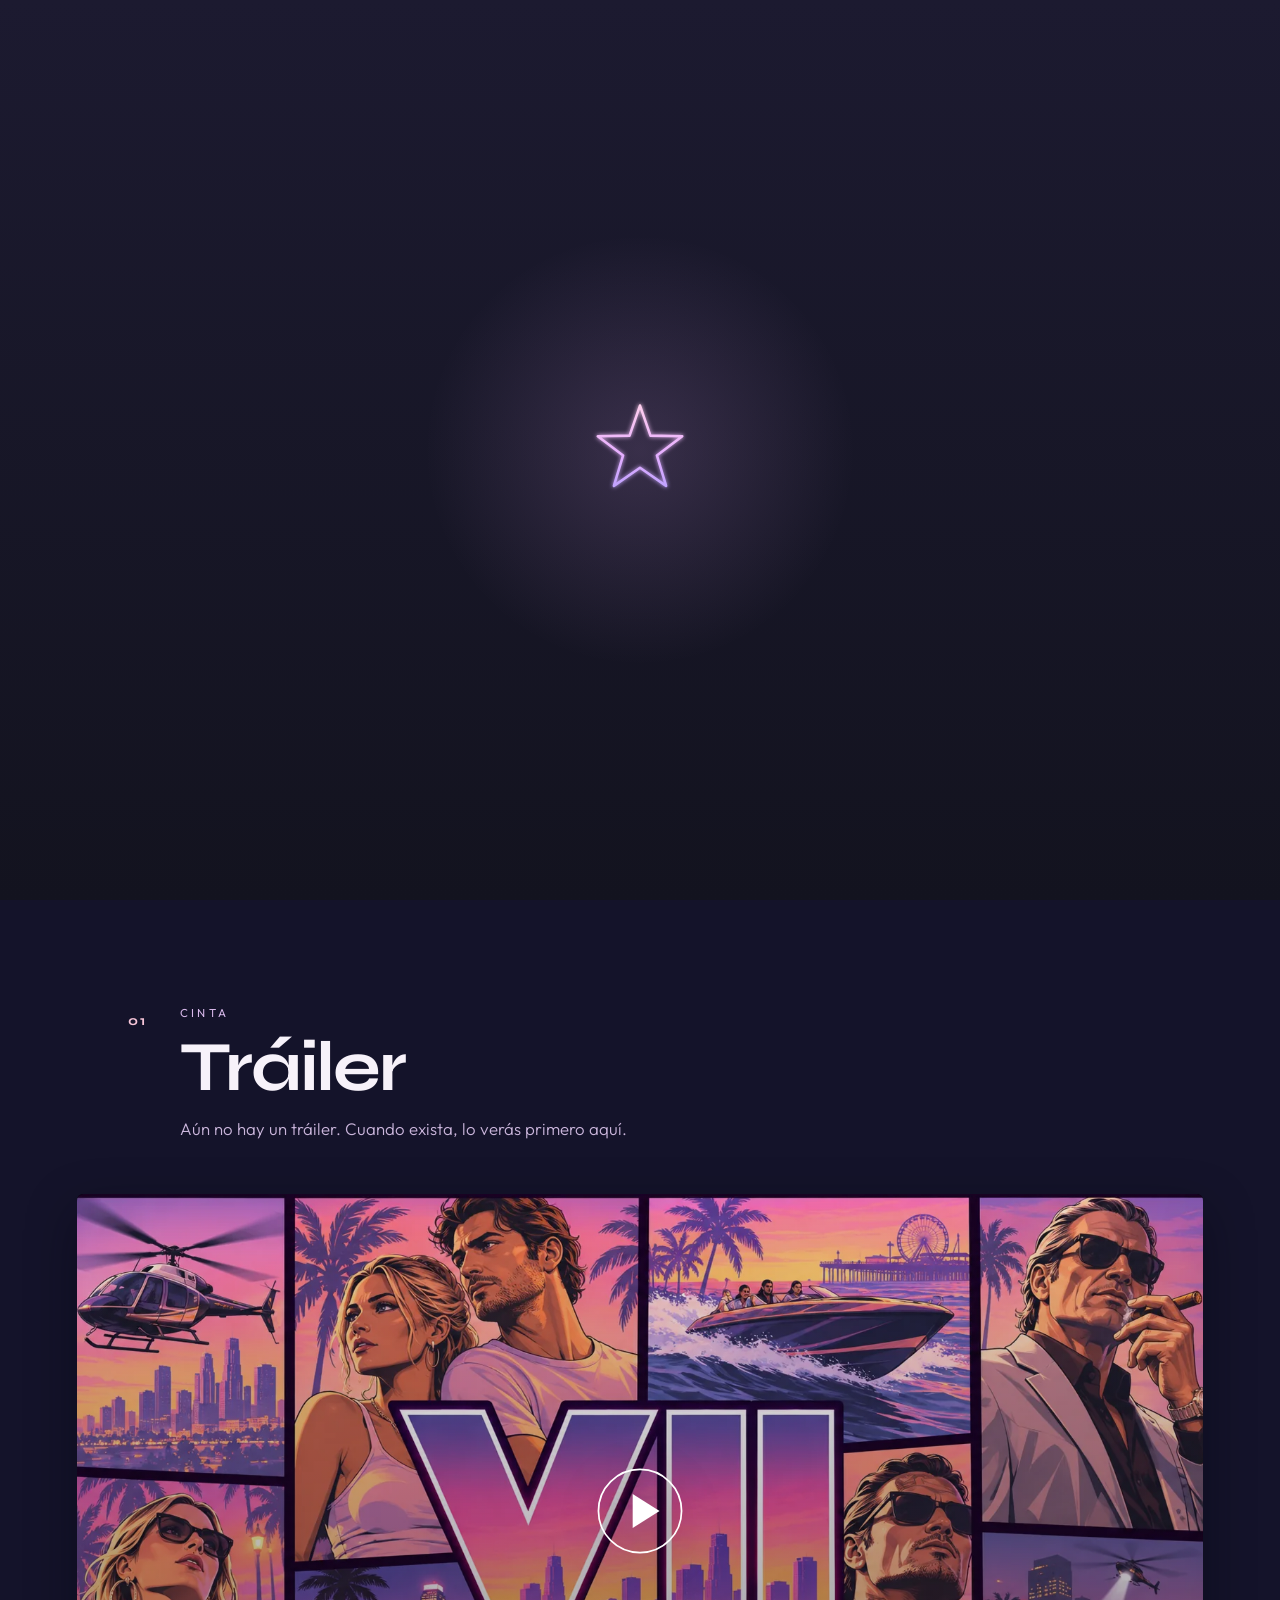
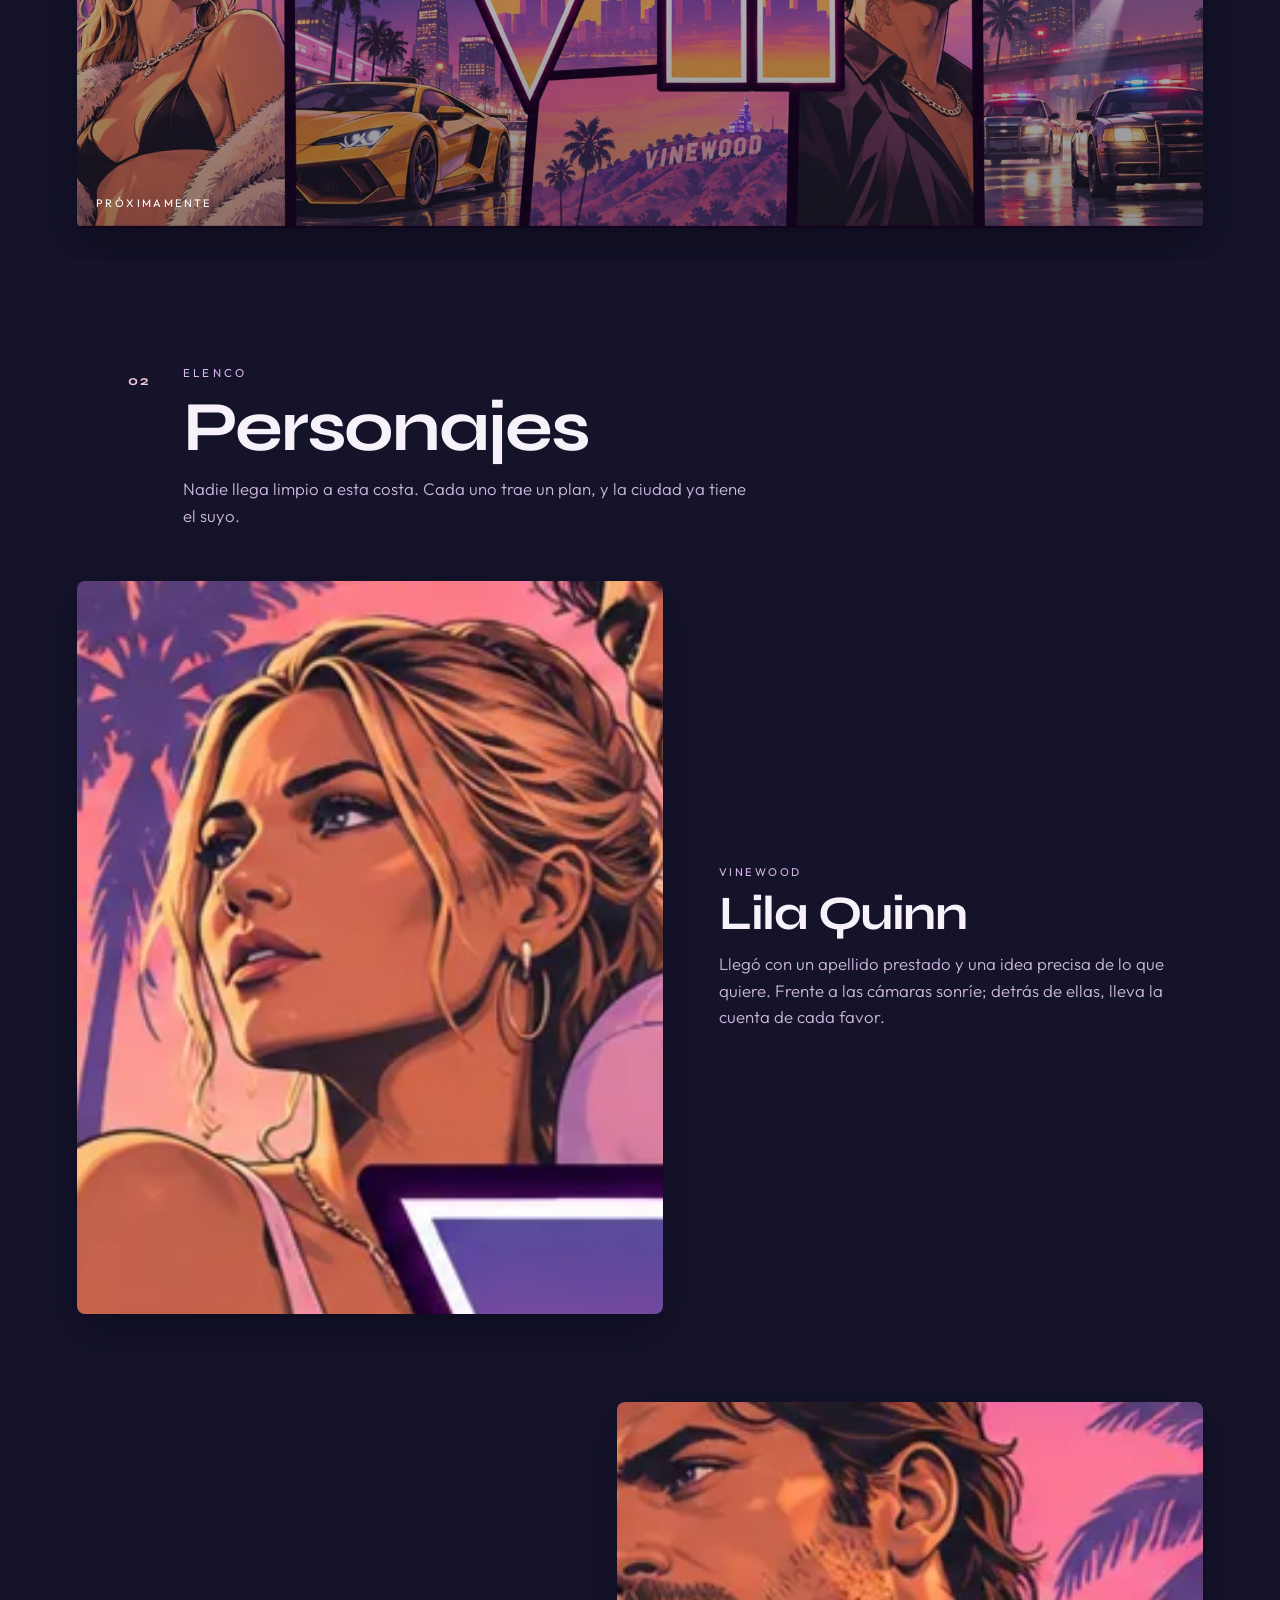
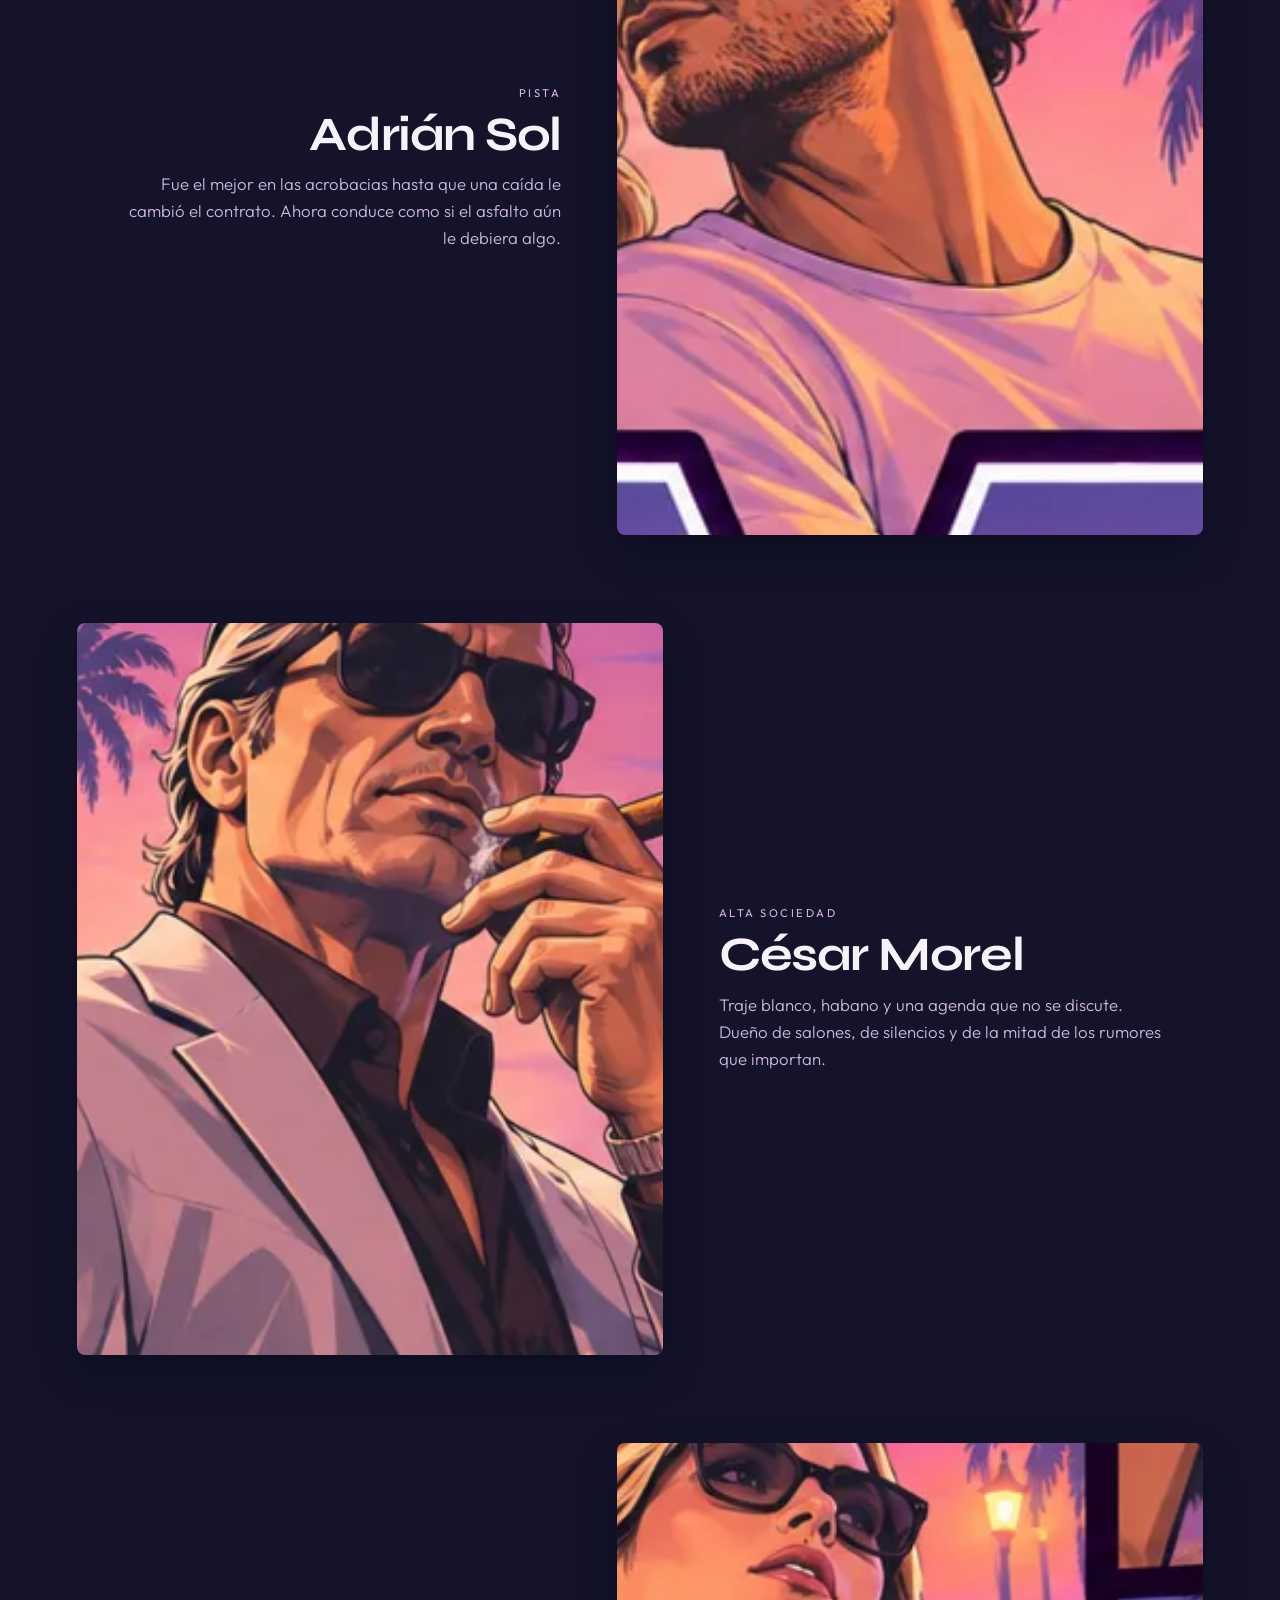
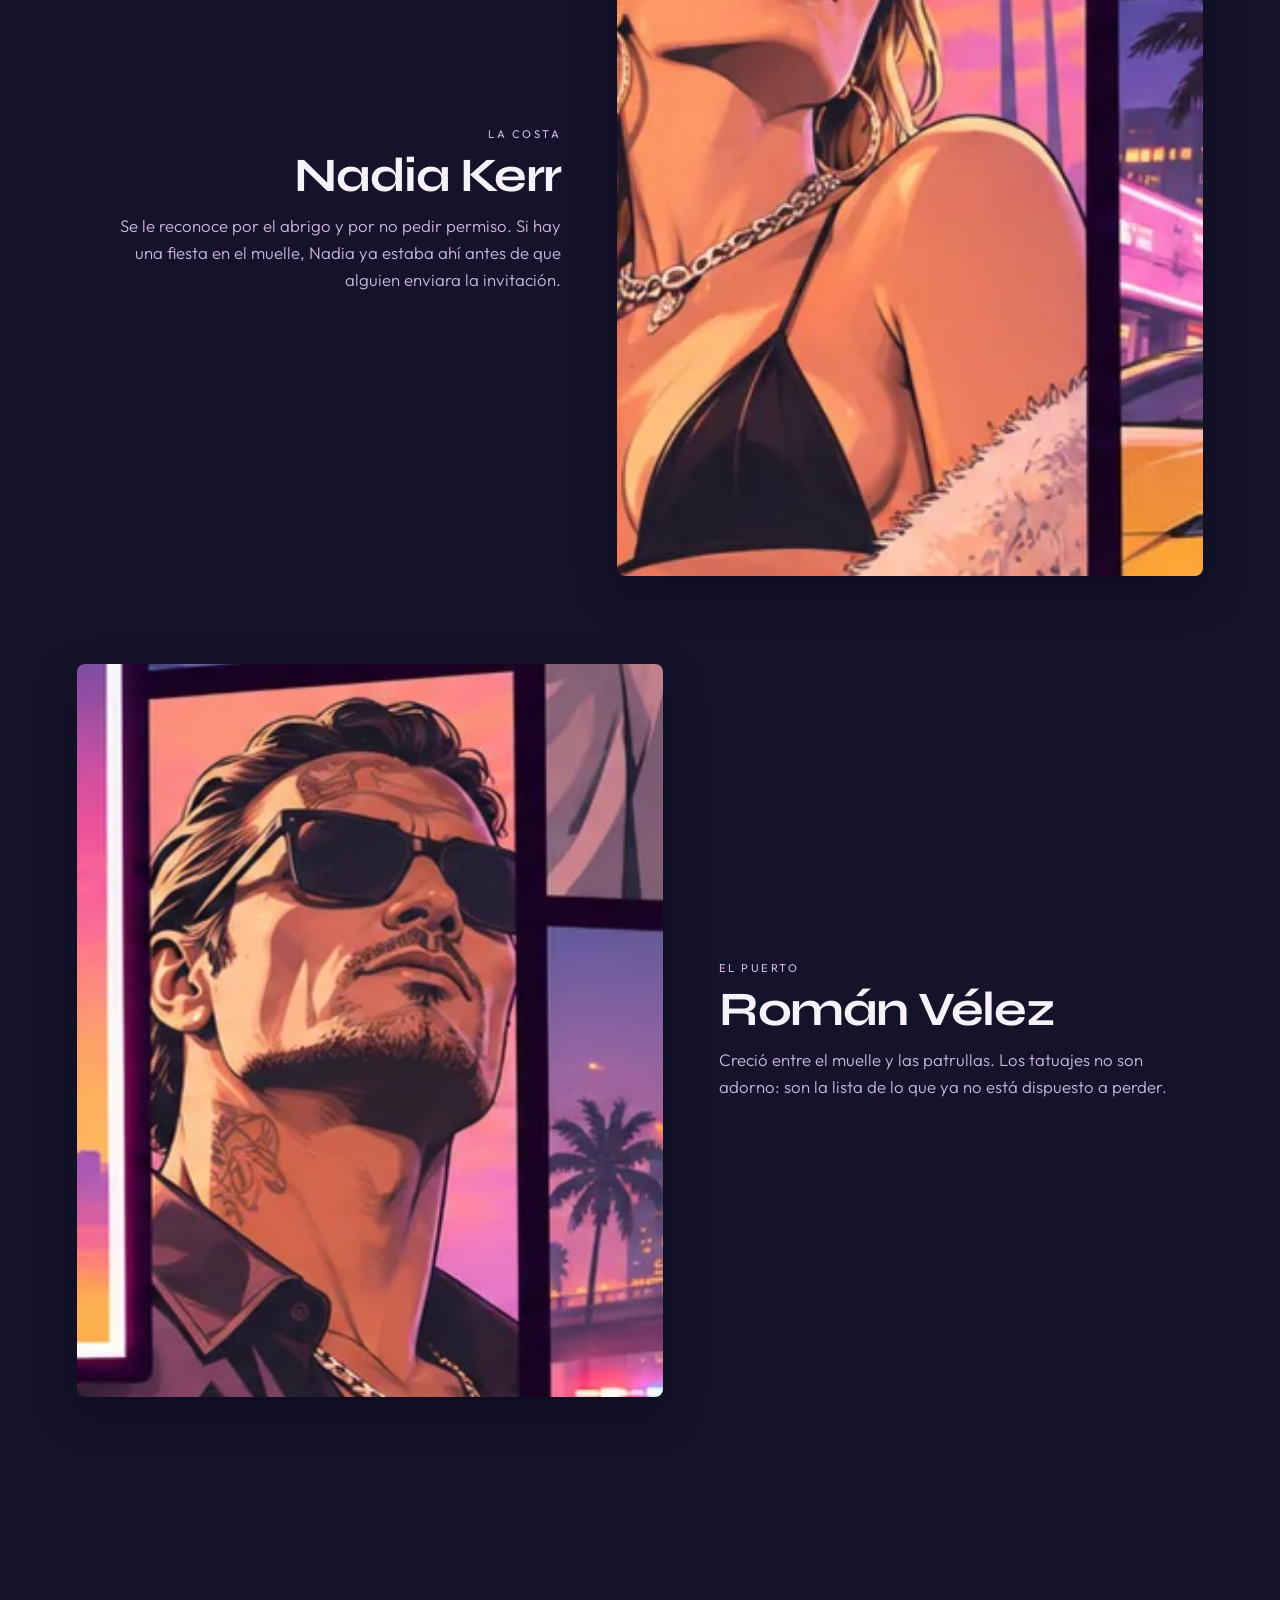
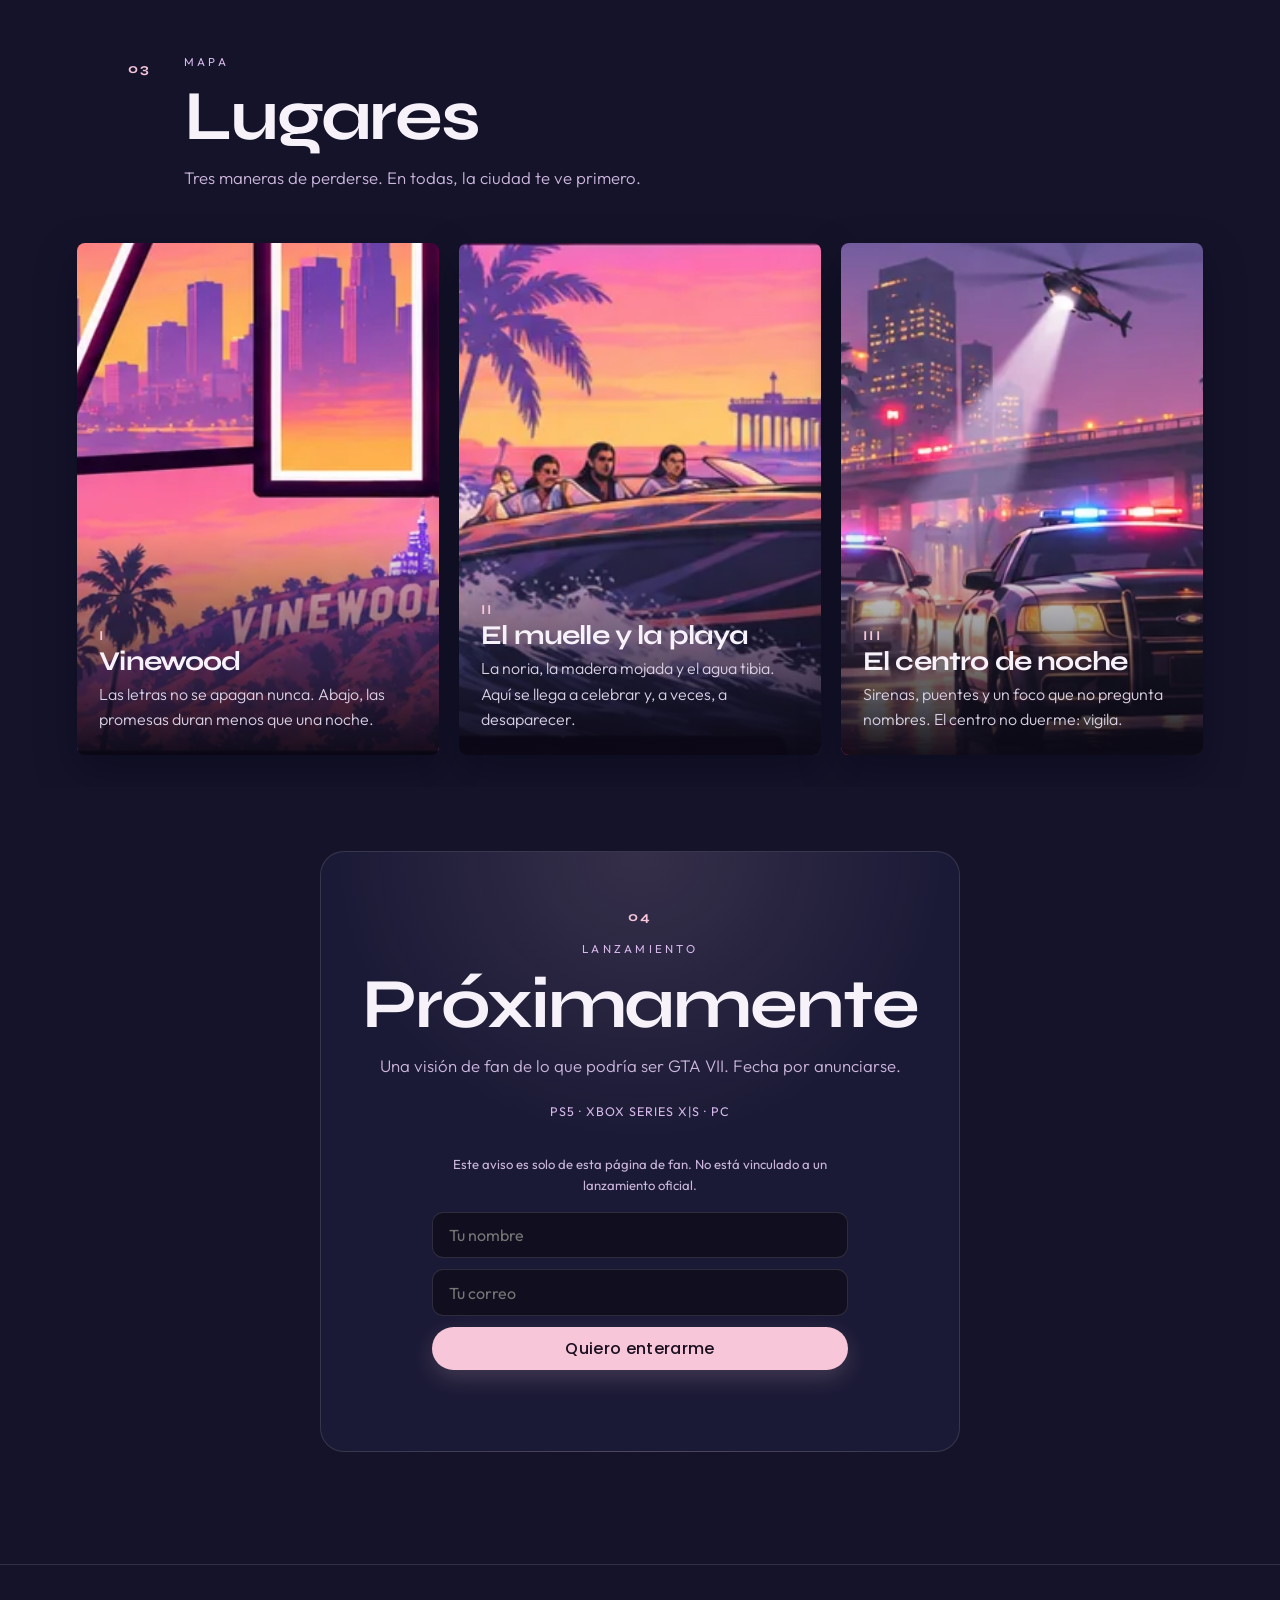
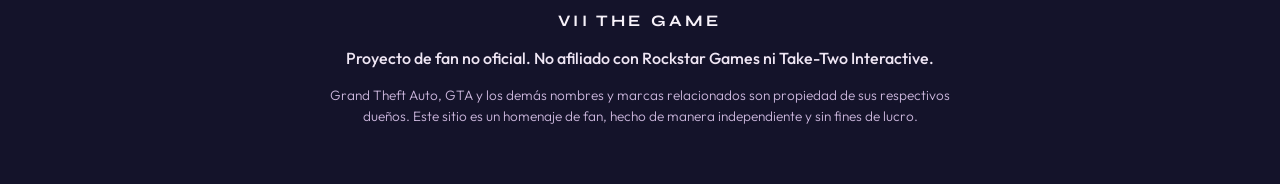
==== commit 1411ba57: "Tipografía del hero con Poppins y Bebas Neue La franja, el título, el subtítulo y el botón usan Popp" ====
--- a/index.html
+++ b/index.html
@@ -21,7 +21,7 @@
   <link rel="preload" as="image" href="assets/hero.webp" type="image/webp">
   <link rel="preconnect" href="https://fonts.googleapis.com">
   <link rel="preconnect" href="https://fonts.gstatic.com" crossorigin>
-  <link href="https://fonts.googleapis.com/css2?family=Outfit:wght@300;400;500;600;700&family=Syne:wght@500;600;700;800&display=swap" rel="stylesheet">
+  <link href="https://fonts.googleapis.com/css2?family=Bebas+Neue&family=Poppins:wght@500;600;700&family=Outfit:wght@300;400;500;600;700&family=Syne:wght@500;600;700;800&display=swap" rel="stylesheet">
   <link rel="stylesheet" href="css/styles.css">
 </head>
 <body class="is-intro">
@@ -92,11 +92,7 @@
 
     <header class="site-header">
       <a class="logo" href="#inicio" aria-label="VII The Game, ir al inicio">
-        <svg class="logo-vii" viewBox="0 0 86 36" aria-hidden="true" focusable="false">
-          <path d="M1 2 H14.5 L25 28 L35.5 2 H49 L29.5 34 H20.5 Z"/>
-          <path d="M54 2 H65 V34 H54 Z"/>
-          <path d="M71 2 H82 V34 H71 Z"/>
-        </svg>
+        <span class="logo-vii" aria-hidden="true">VII</span>
       </a>
       <button type="button" class="nav-toggle" aria-expanded="false" aria-controls="menu" data-nav-toggle>
         <span class="sr-only">Menú</span>
--- a/css/styles.css
+++ b/css/styles.css
@@ -17,6 +17,8 @@
   --header-h: 58px;
   --font-display: "Syne", "Segoe UI", sans-serif;
   --font-body: "Outfit", "Segoe UI", sans-serif;
+  --font-ui: "Poppins", "Segoe UI", sans-serif;
+  --font-mark: "Bebas Neue", "Arial Narrow", sans-serif;
 }
 
 *,
@@ -174,10 +176,10 @@
   z-index: 1;
   margin: 0;
   color: var(--banner-text);
-  font-family: var(--font-body);
+  font-family: var(--font-ui);
   font-weight: 600;
-  font-size: clamp(0.62rem, 1.15vw, 0.82rem);
-  letter-spacing: 0.38em;
+  font-size: 12px;
+  letter-spacing: 0.25em;
   text-transform: uppercase;
   text-align: center;
   padding: 0 1rem;
@@ -206,10 +208,12 @@
 .logo { display: inline-flex; align-items: center; text-decoration: none; }
 
 .logo-vii {
-  width: 3.15rem;
-  height: auto;
-  fill: #fff;
-  overflow: visible;
+  font-family: var(--font-mark);
+  font-size: 2rem;
+  font-weight: 400;
+  letter-spacing: 0.04em;
+  line-height: 1;
+  color: #fff;
 }
 
 .nav-toggle {
@@ -300,20 +304,21 @@
 }
 
 .kicker-soon {
-  font-family: var(--font-display);
-  font-weight: 800;
-  font-size: clamp(1.15rem, 2vw, 1.55rem);
-  letter-spacing: 0.12em;
+  font-family: var(--font-ui);
+  font-weight: 700;
+  font-size: 20px;
+  letter-spacing: 0.08em;
   color: #fff;
-  line-height: 1.1;
+  line-height: 1.15;
 }
 
 .kicker-sub {
   margin-top: 0.28rem;
-  font-size: 0.72rem;
+  font-family: var(--font-ui);
+  font-size: 12px;
   letter-spacing: 0.22em;
   color: var(--lavender);
-  font-weight: 500;
+  font-weight: 600;
 }
 
 .landing-platforms {
@@ -321,11 +326,14 @@
   display: grid;
   justify-items: end;
   gap: 0.22rem;
-  font-size: 0.68rem;
+  font-family: var(--font-ui);
+  font-size: 11px;
   letter-spacing: 0.18em;
   color: #fff;
-  font-weight: 500;
-}
+  font-weight: 600;
+}
+
+.landing-platforms span { white-space: nowrap; }
 
 .btn-reserve {
   display: inline-flex;
@@ -338,9 +346,10 @@
   color: #1a1020;
   text-decoration: none;
   border: 0;
-  font-weight: 600;
-  font-size: 0.82rem;
-  letter-spacing: 0.04em;
+  font-family: var(--font-ui);
+  font-weight: 500;
+  font-size: 16px;
+  letter-spacing: 0.02em;
   cursor: pointer;
   transition: transform 0.35s var(--ease), background 0.3s, box-shadow 0.3s;
   box-shadow: 0 8px 22px rgba(247, 198, 217, 0.18);
@@ -825,7 +834,7 @@
 @media (max-width: 900px) {
   :root { --banner-h: 58px; }
 
-  .banner-text { letter-spacing: 0.16em; font-size: 0.58rem; padding: 0 0.6rem; }
+  .banner-text { font-size: 11px; letter-spacing: 0.16em; padding: 0 0.6rem; }
 
   .poster { width: calc(100% - 0.4rem); }
 
@@ -864,6 +873,7 @@
 @media (max-width: 520px) {
   .section-head { grid-template-columns: 1fr; gap: 0.4rem; }
   .site-header { padding: 0 1rem; }
+  .banner-text { font-size: 10px; letter-spacing: 0.12em; }
 }
 
 @media (max-height: 820px) and (min-width: 901px) {
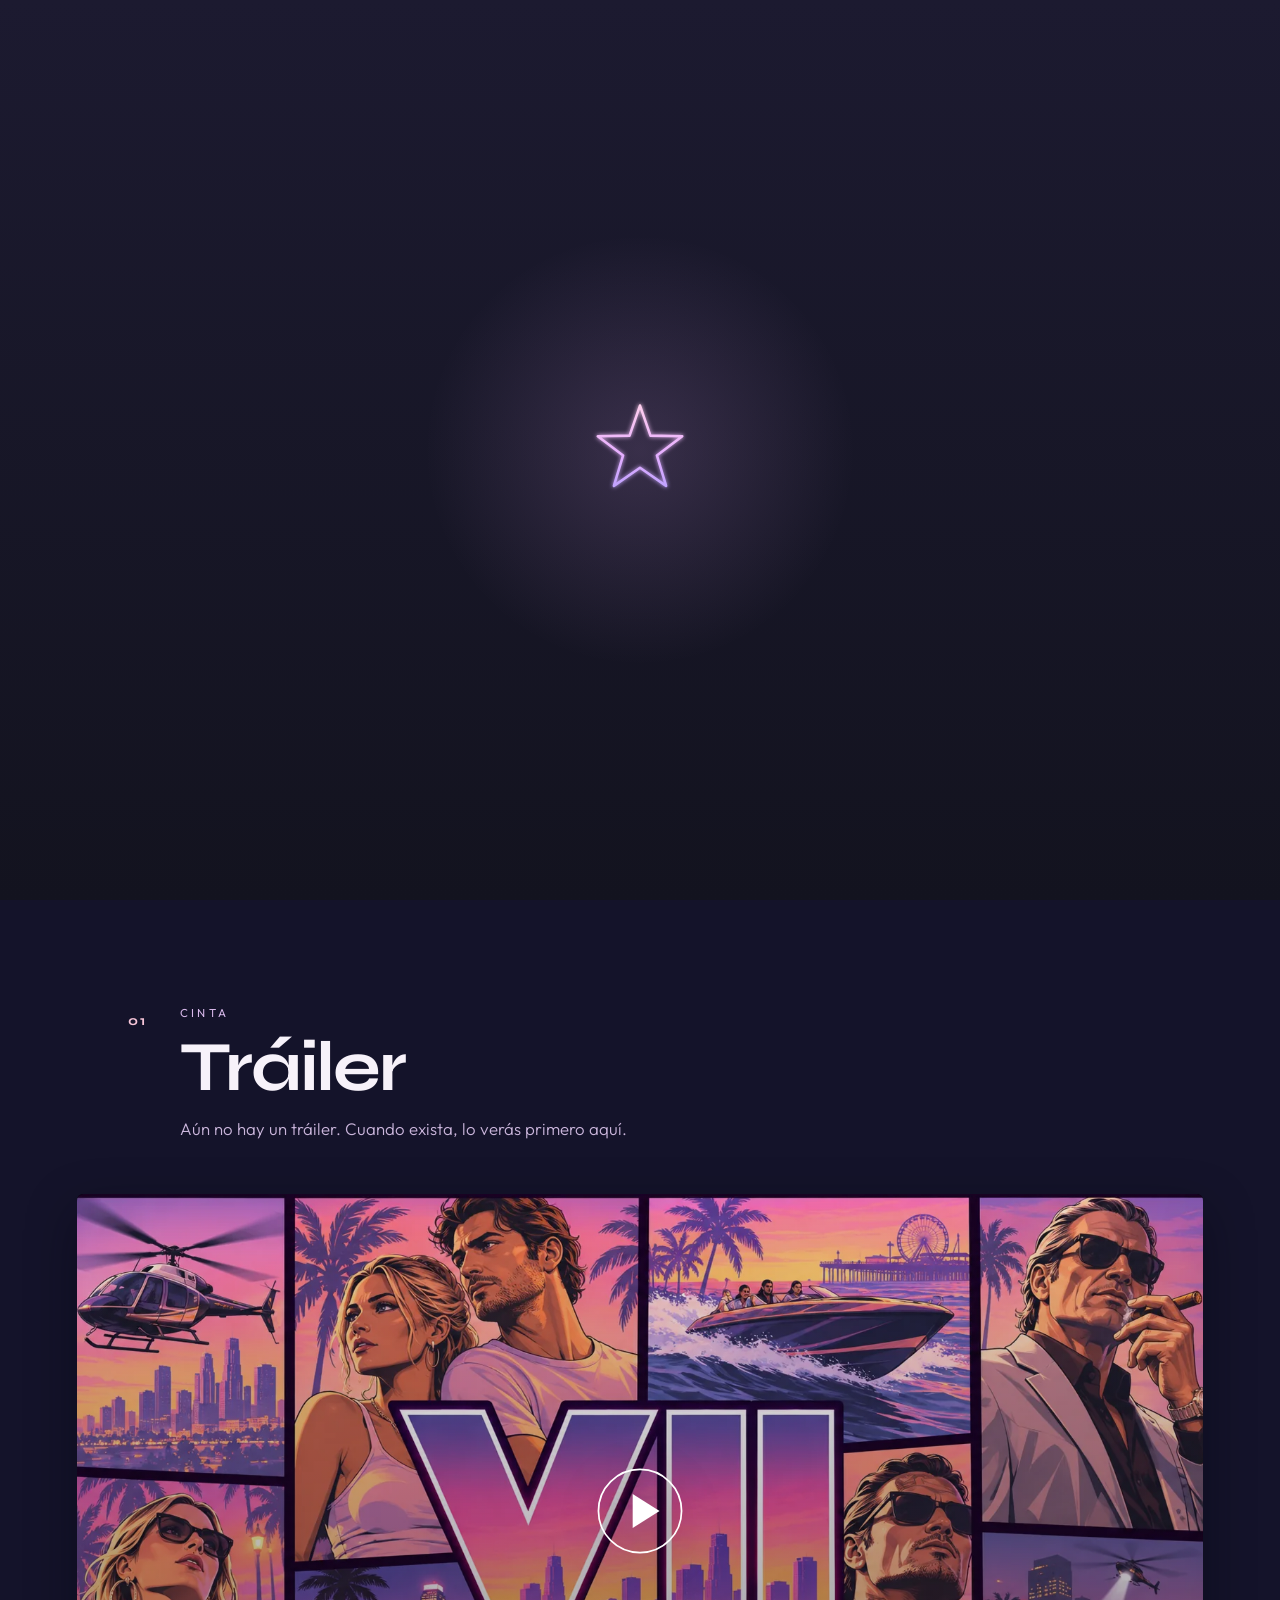
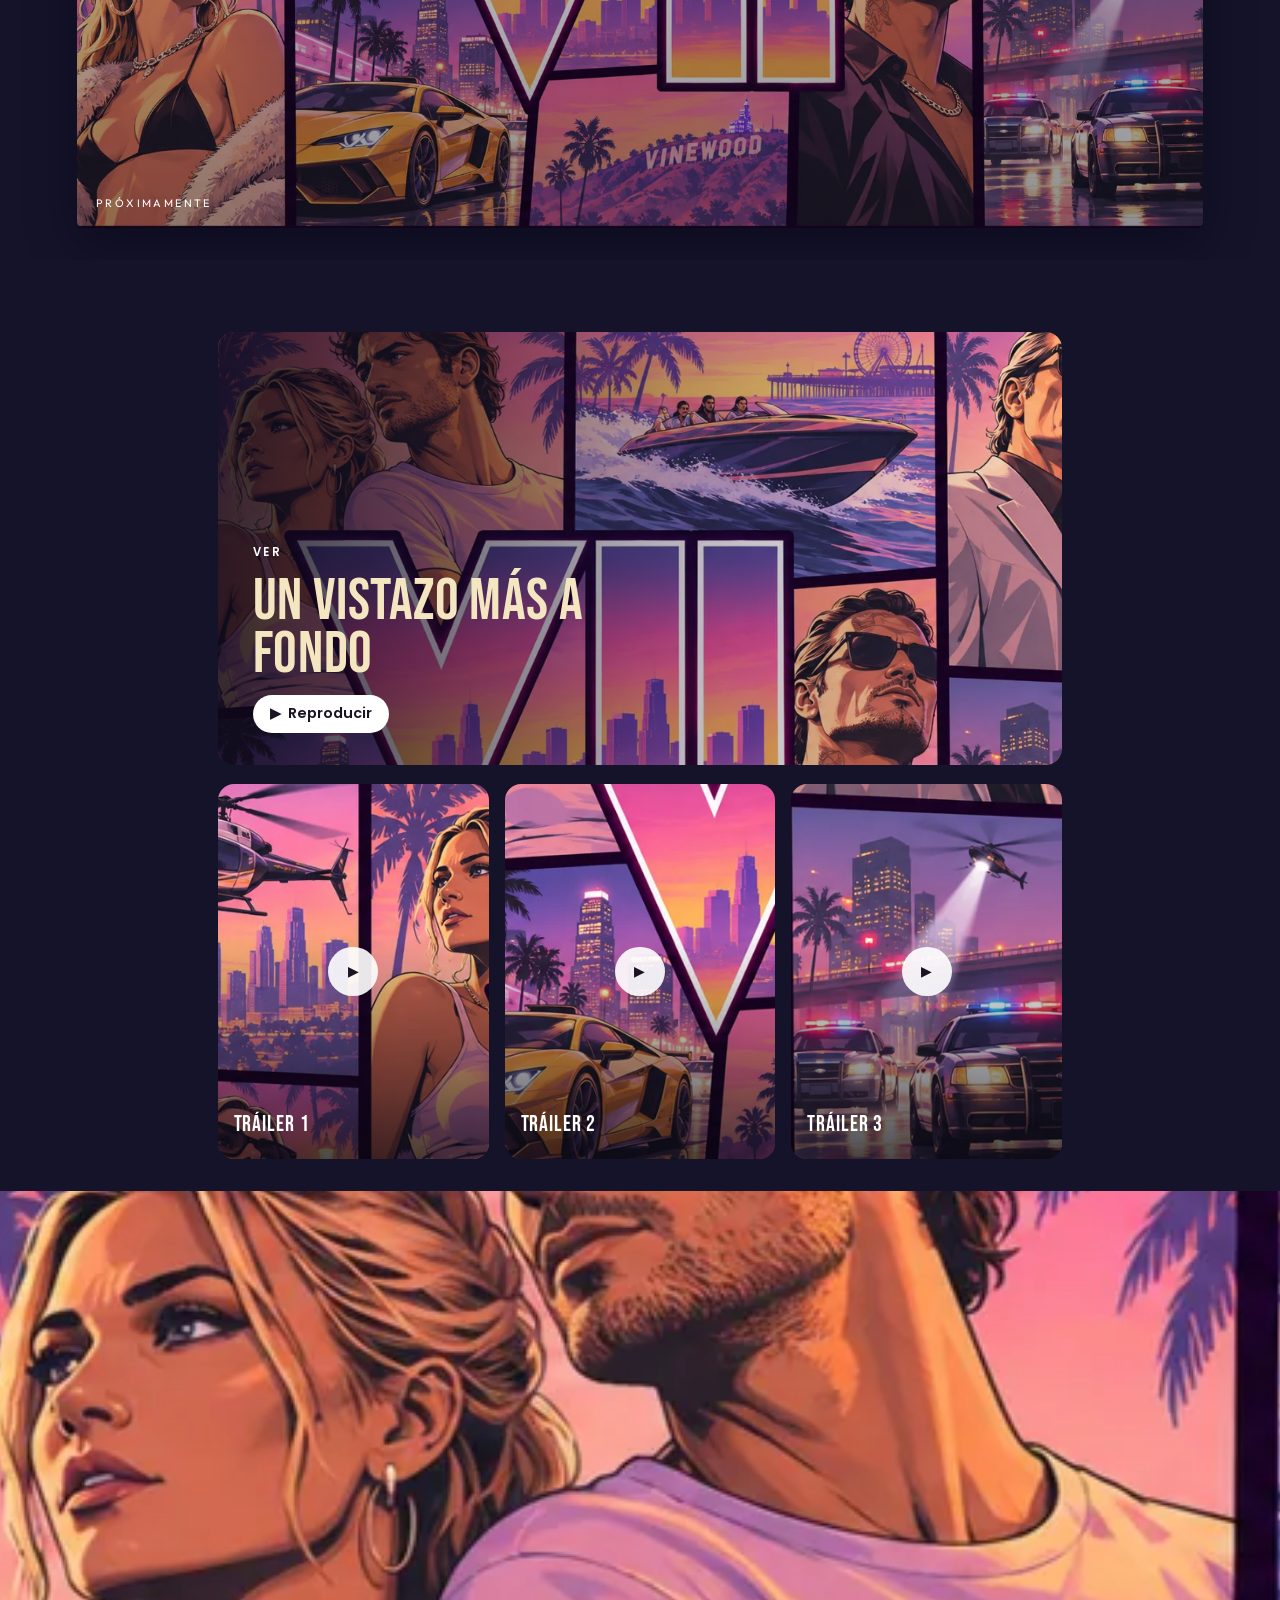
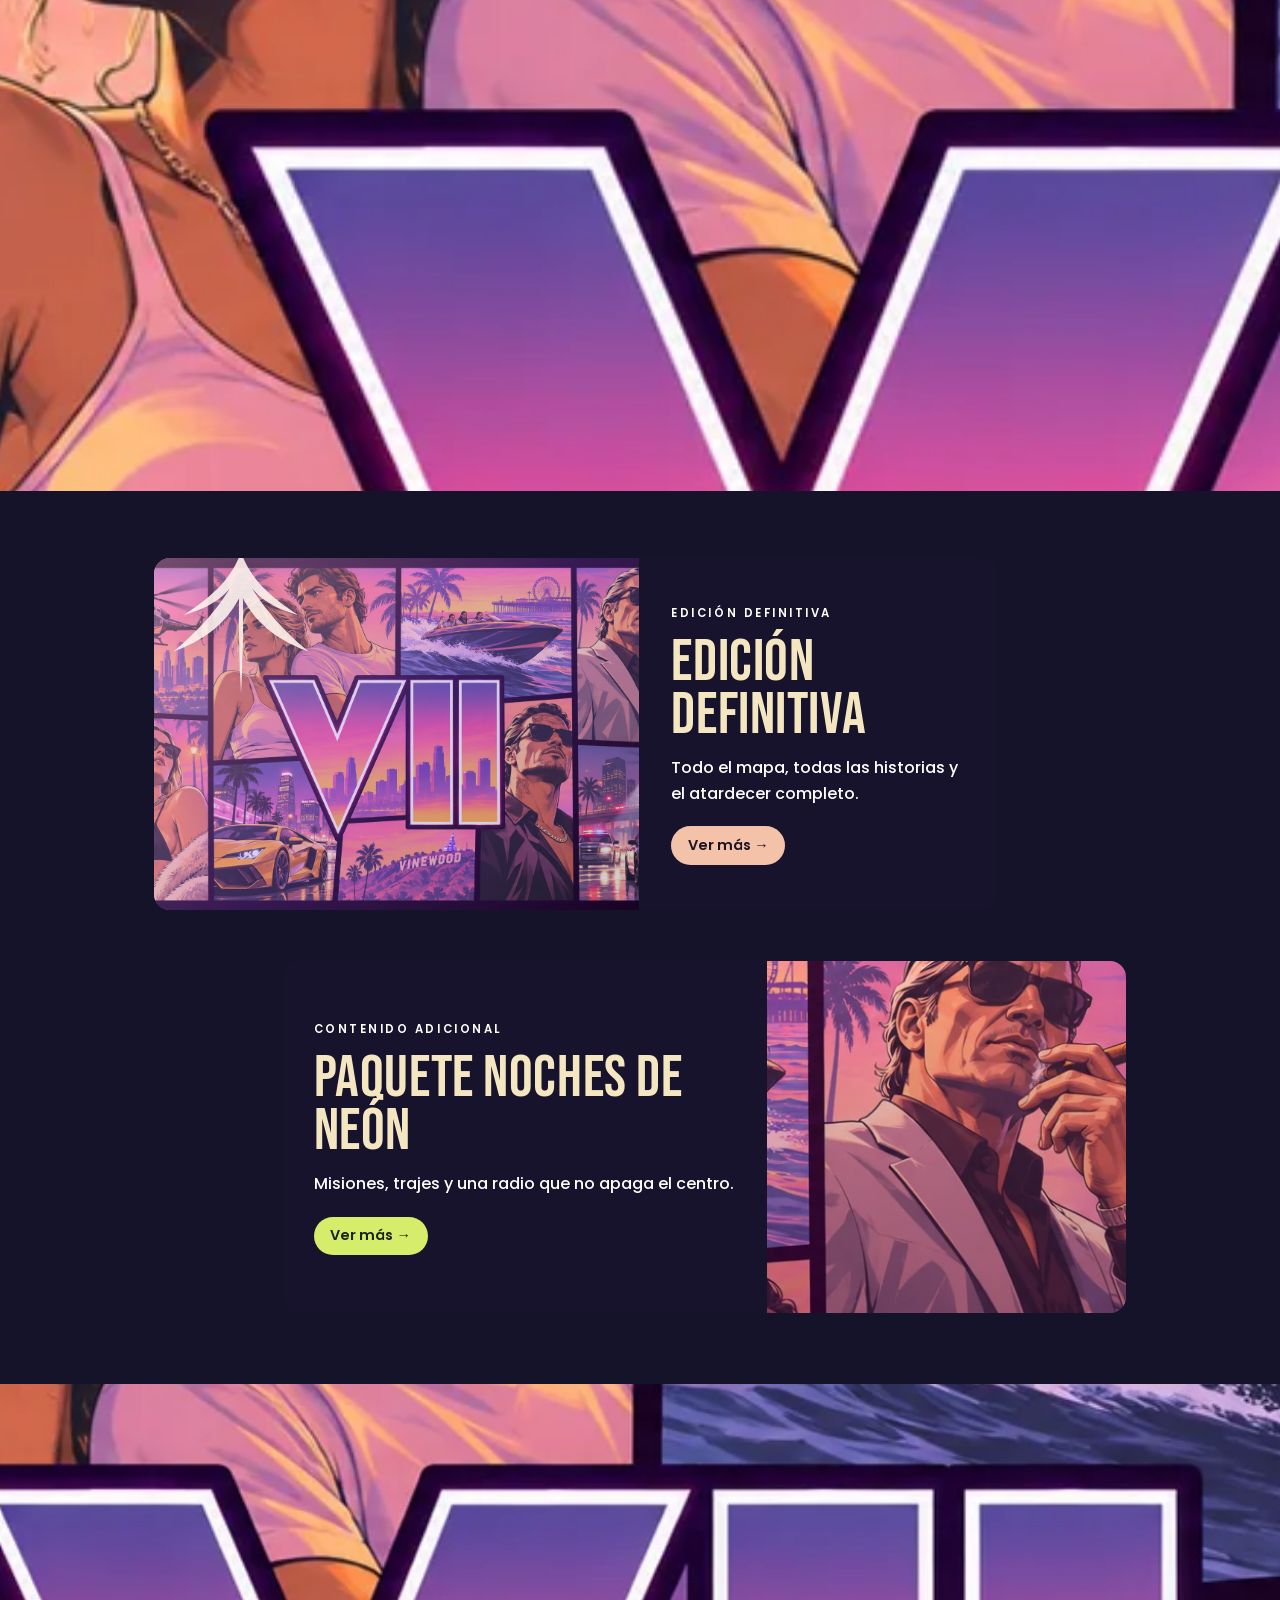
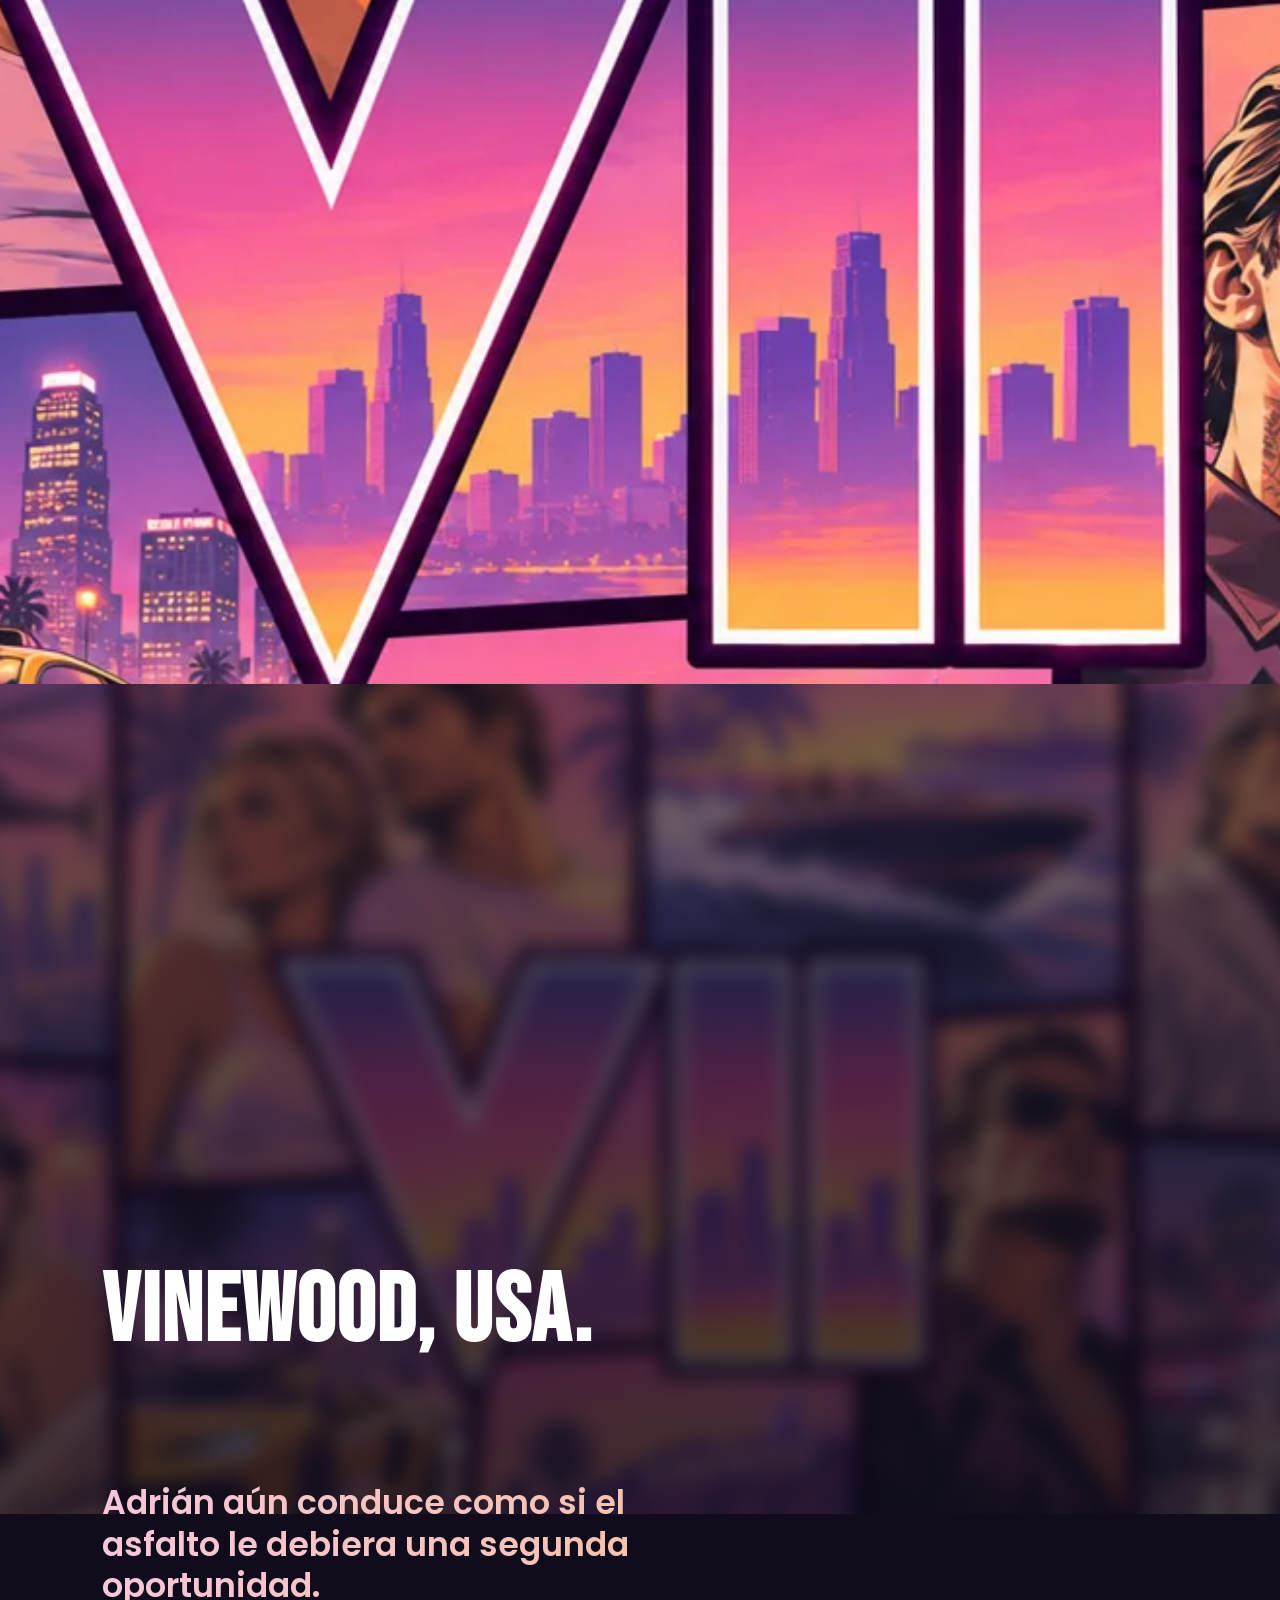
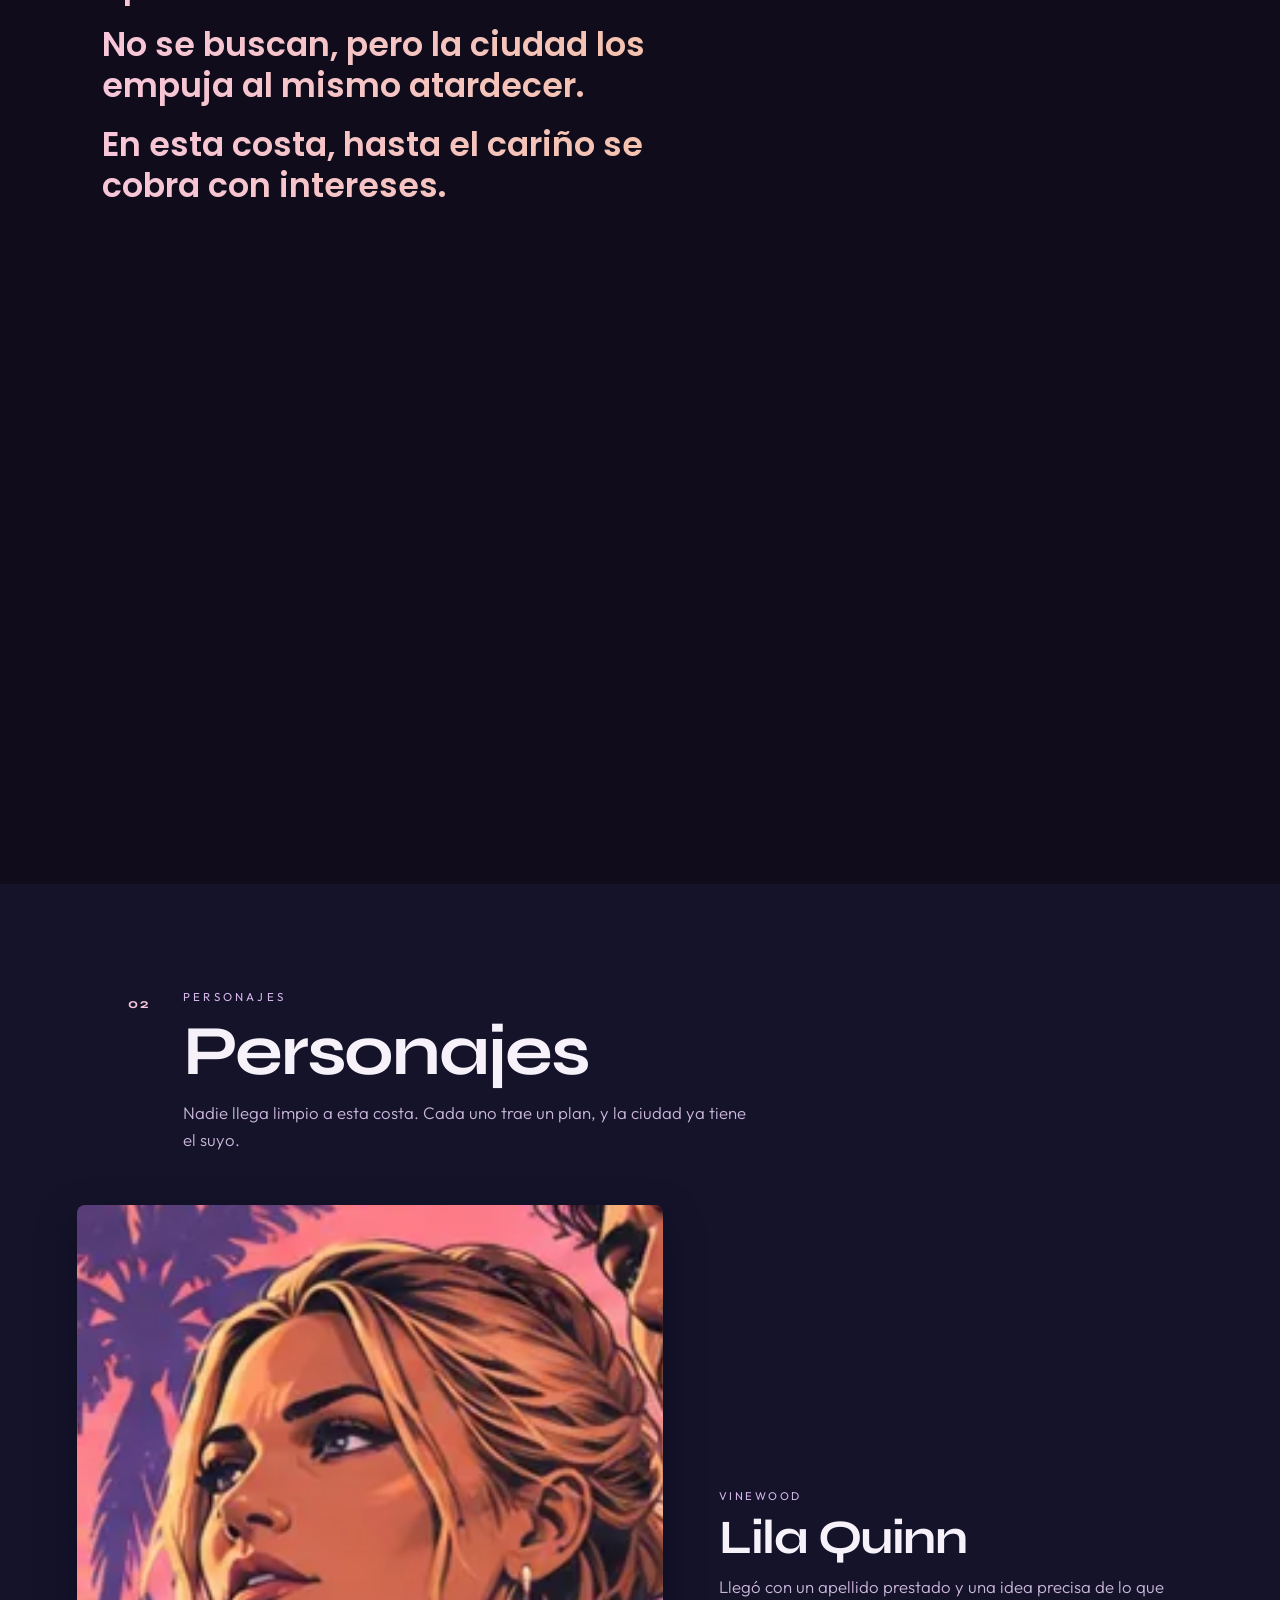
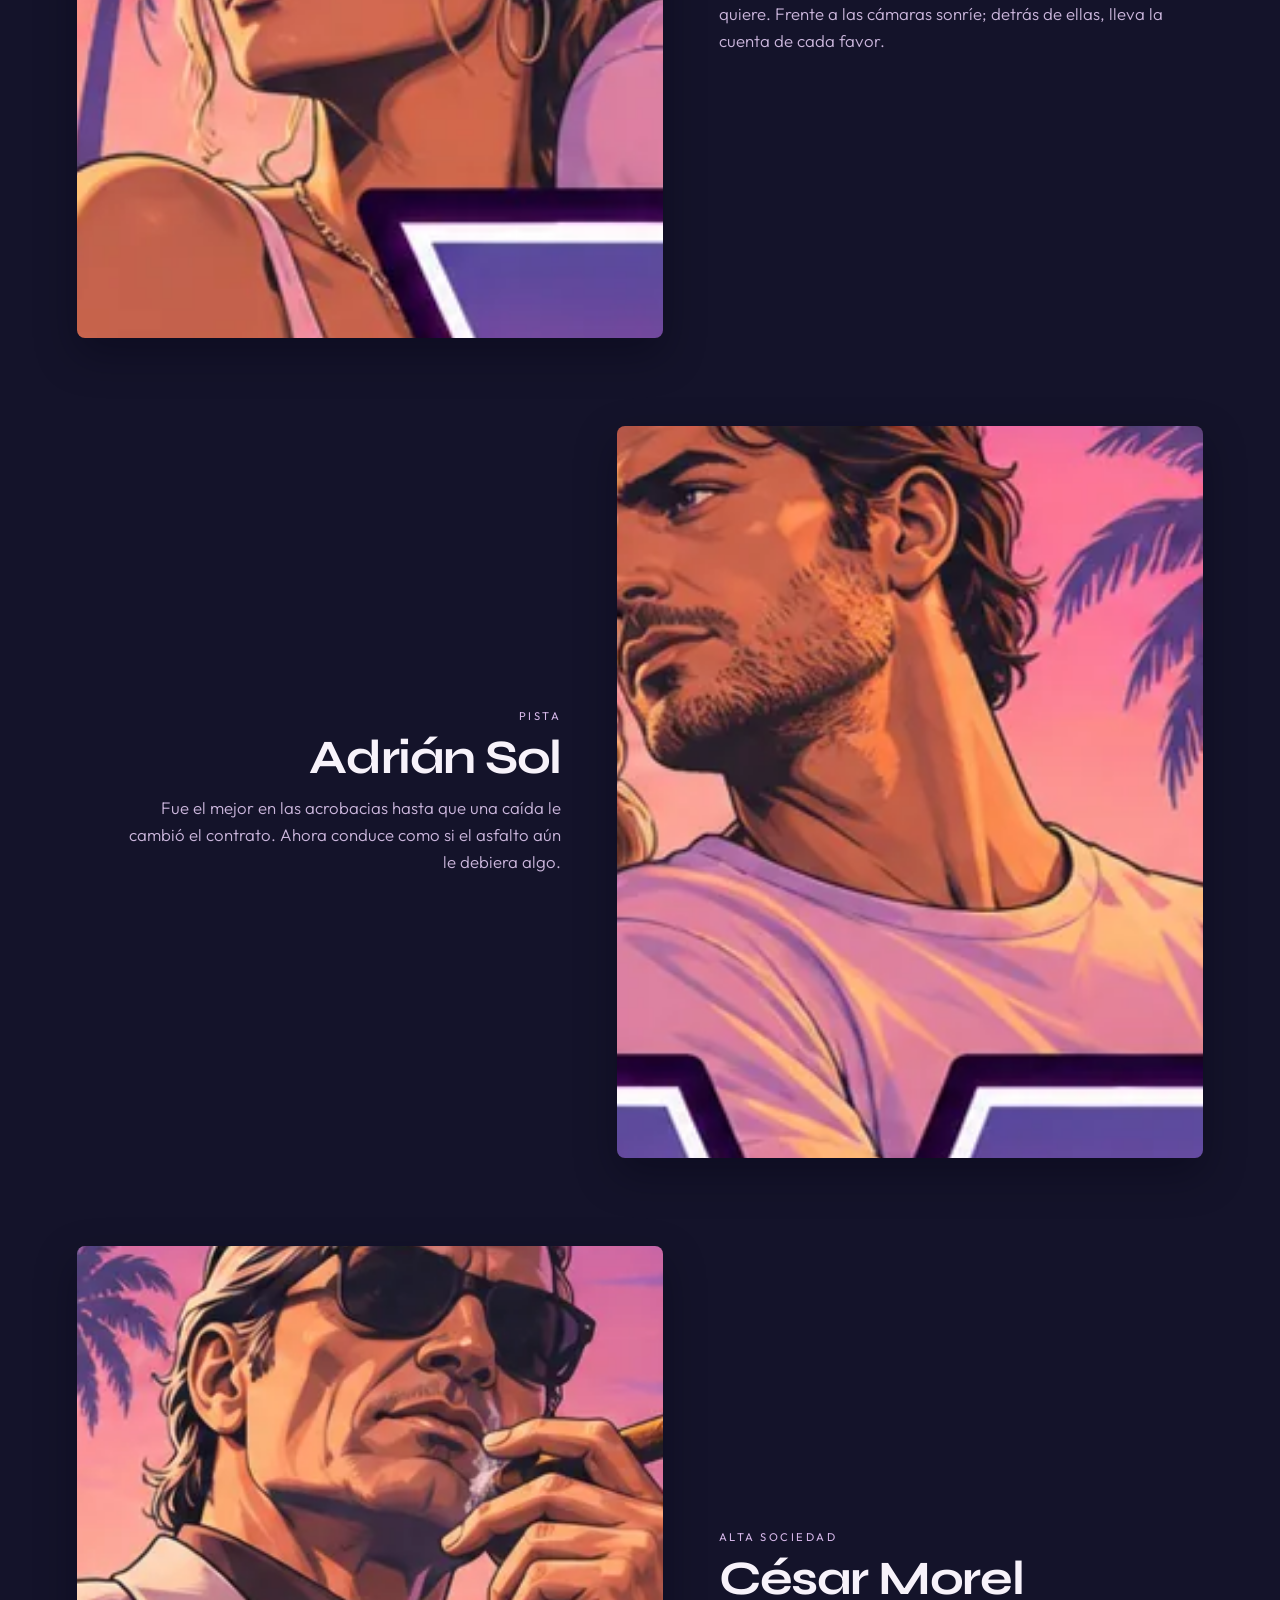
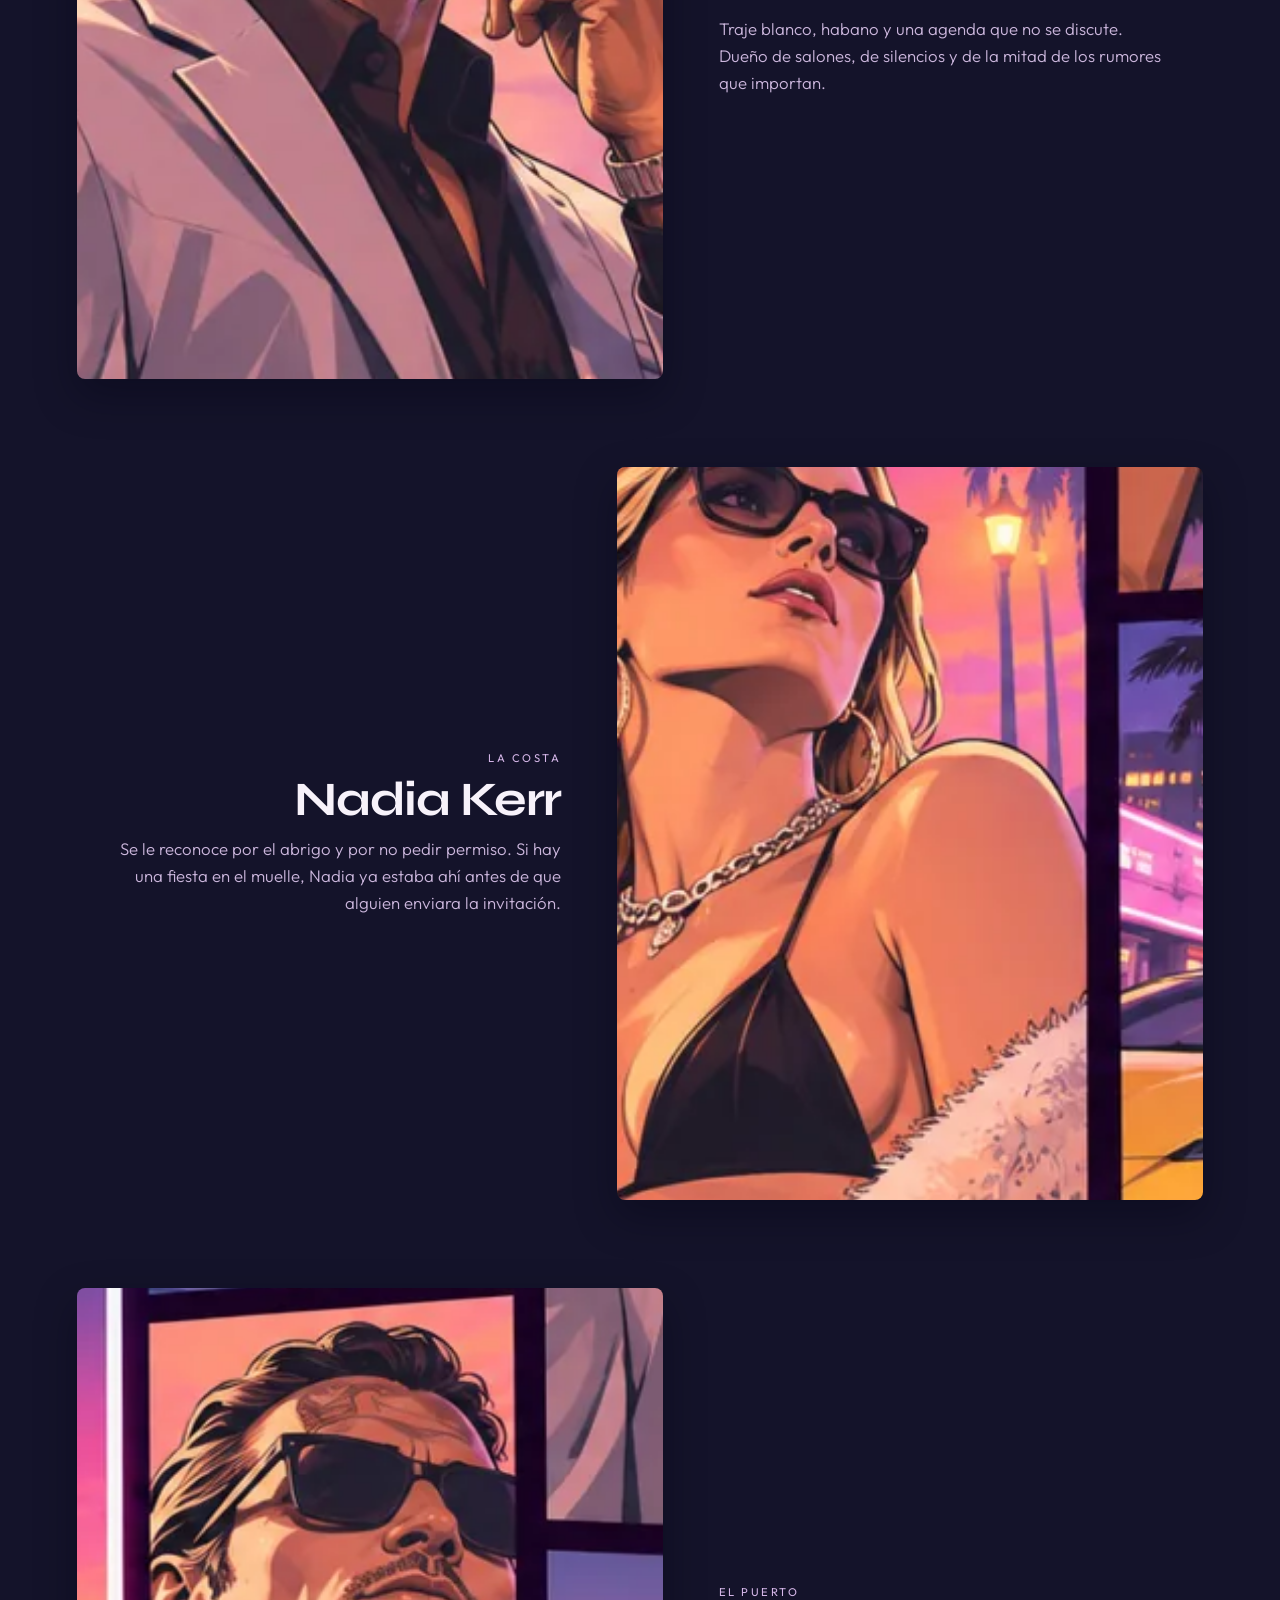
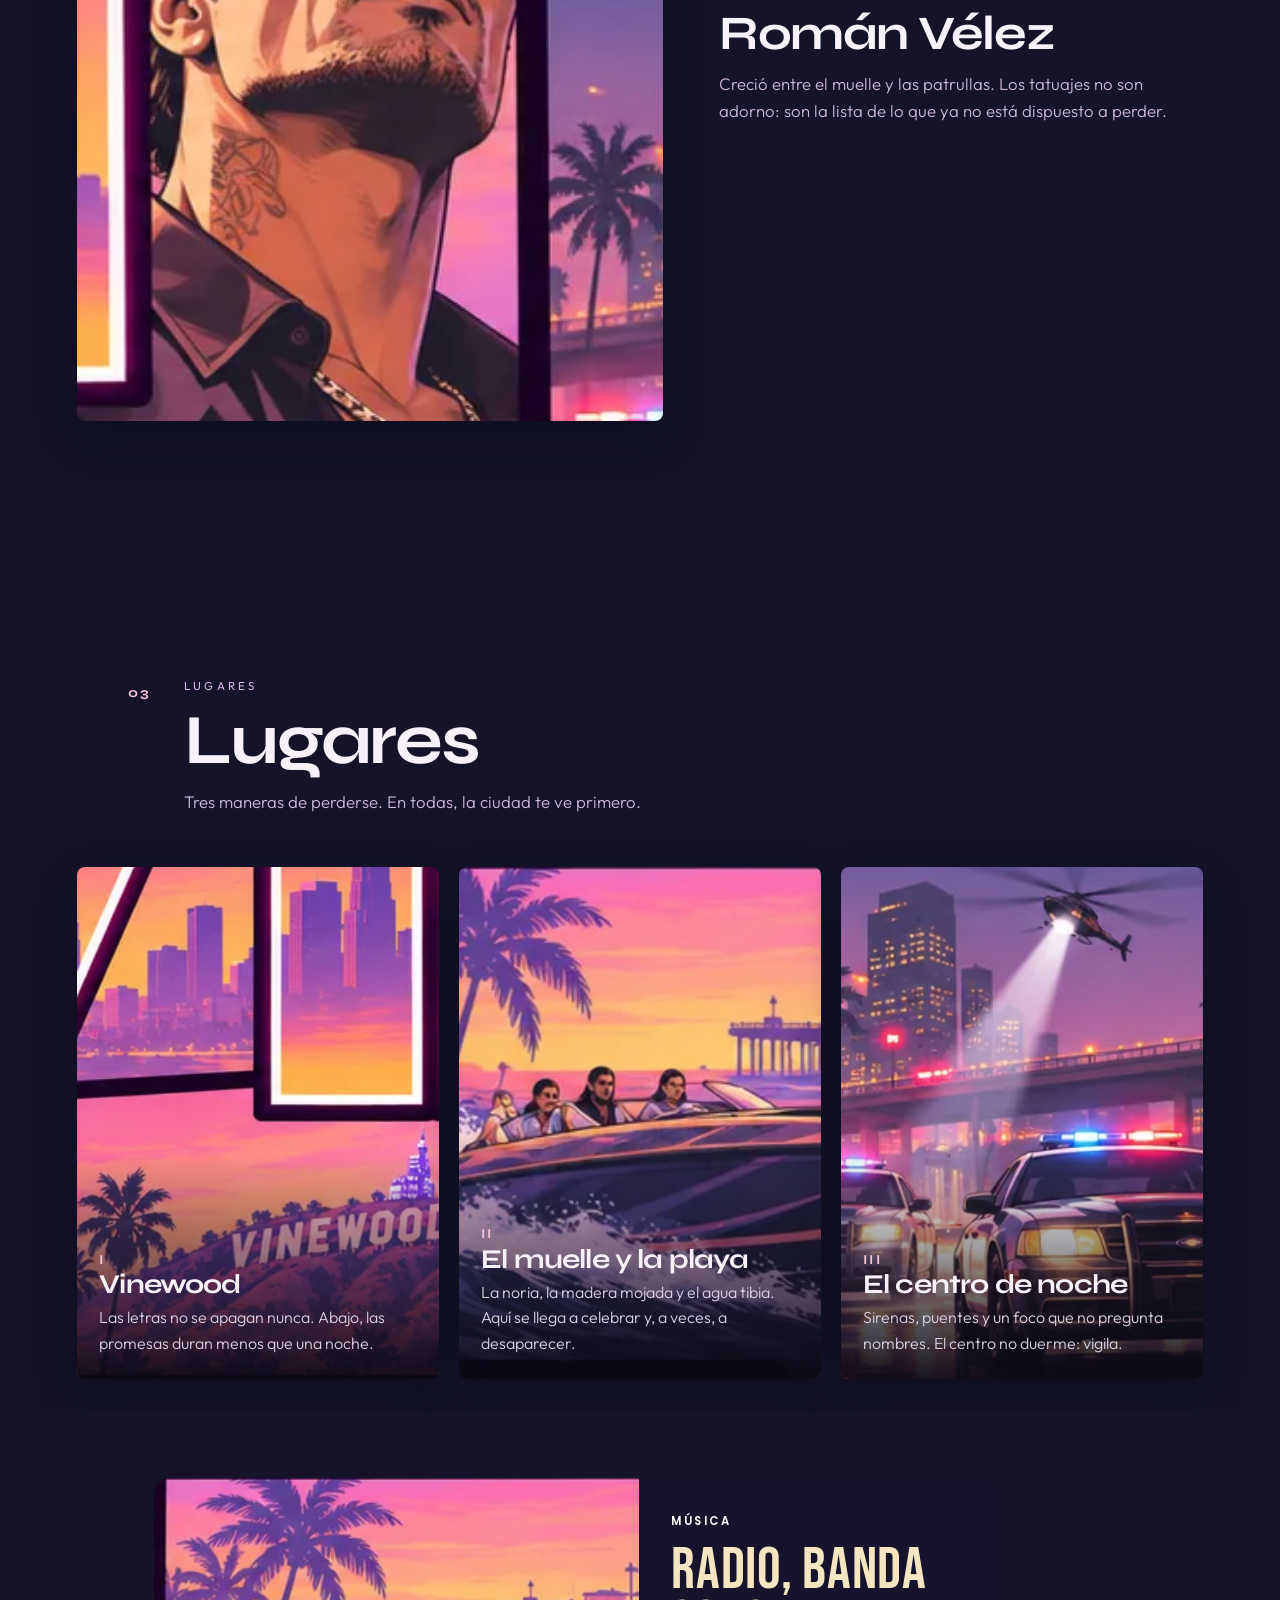
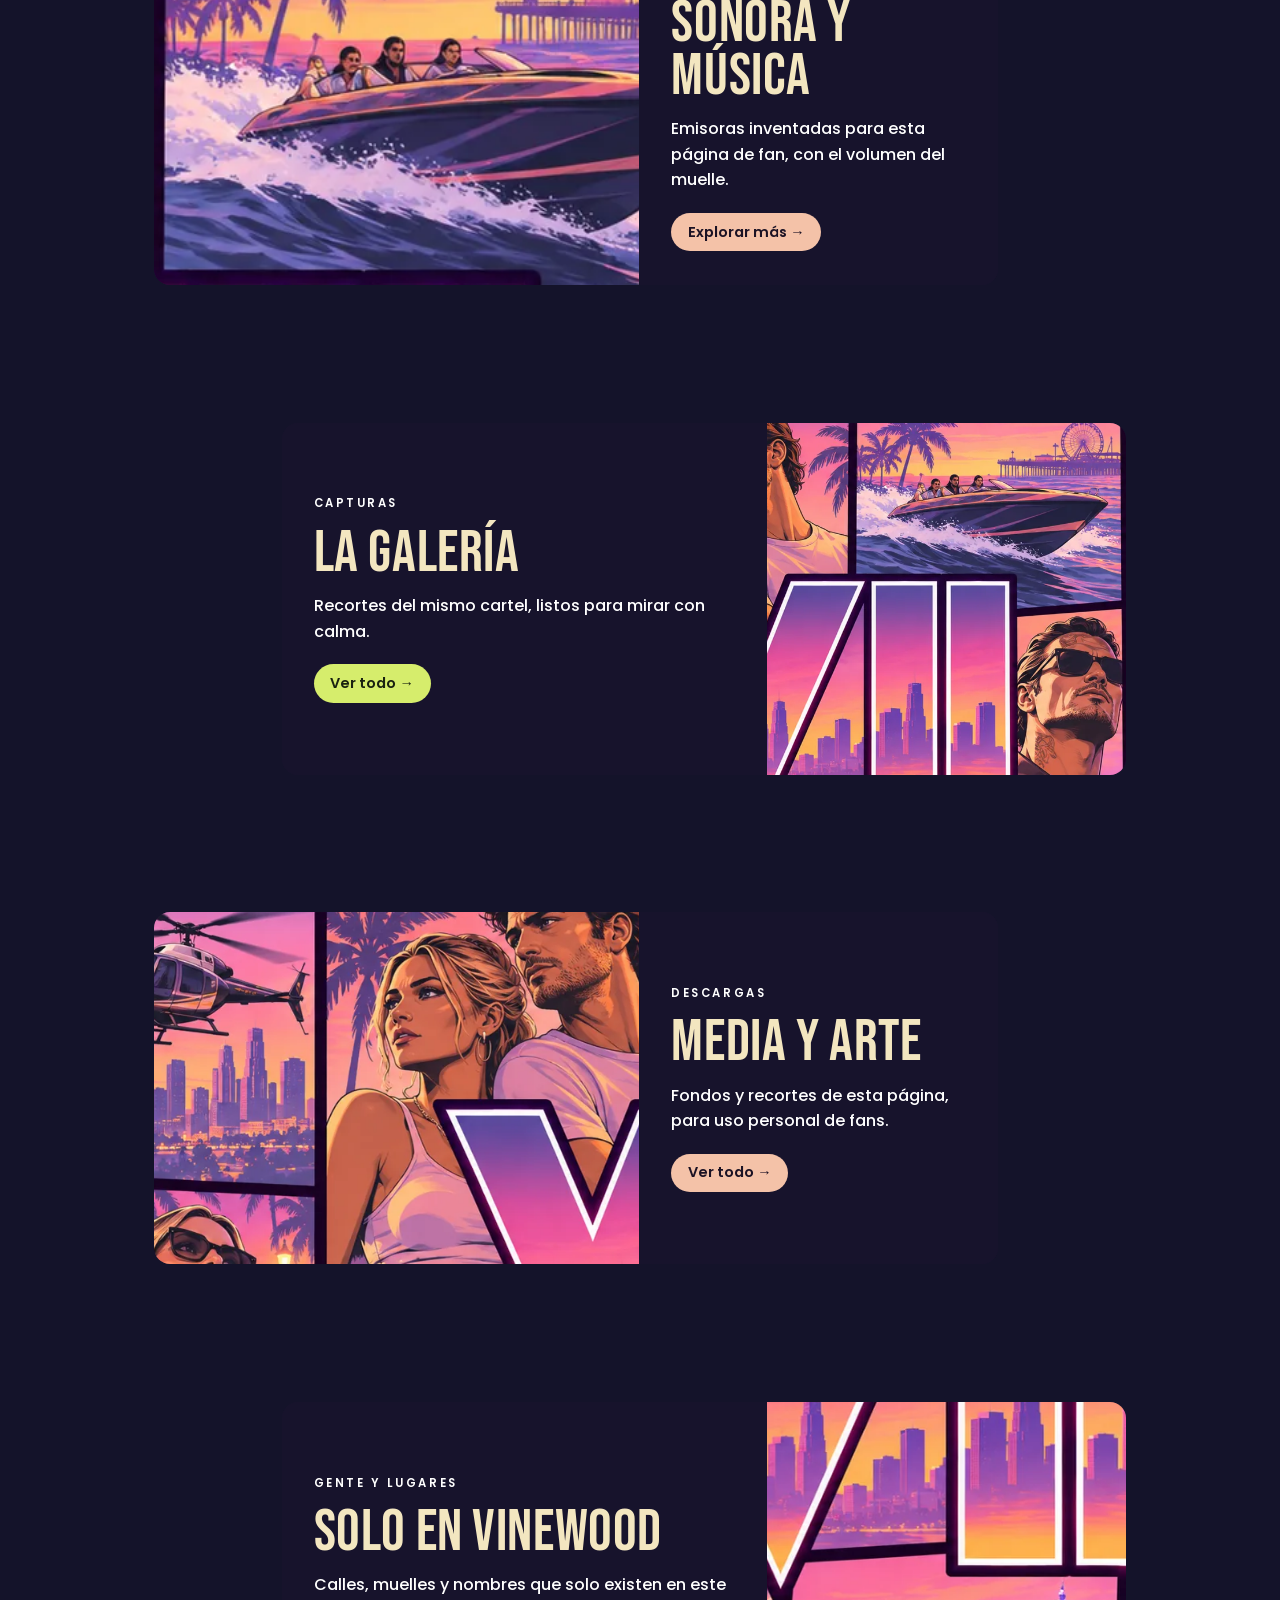
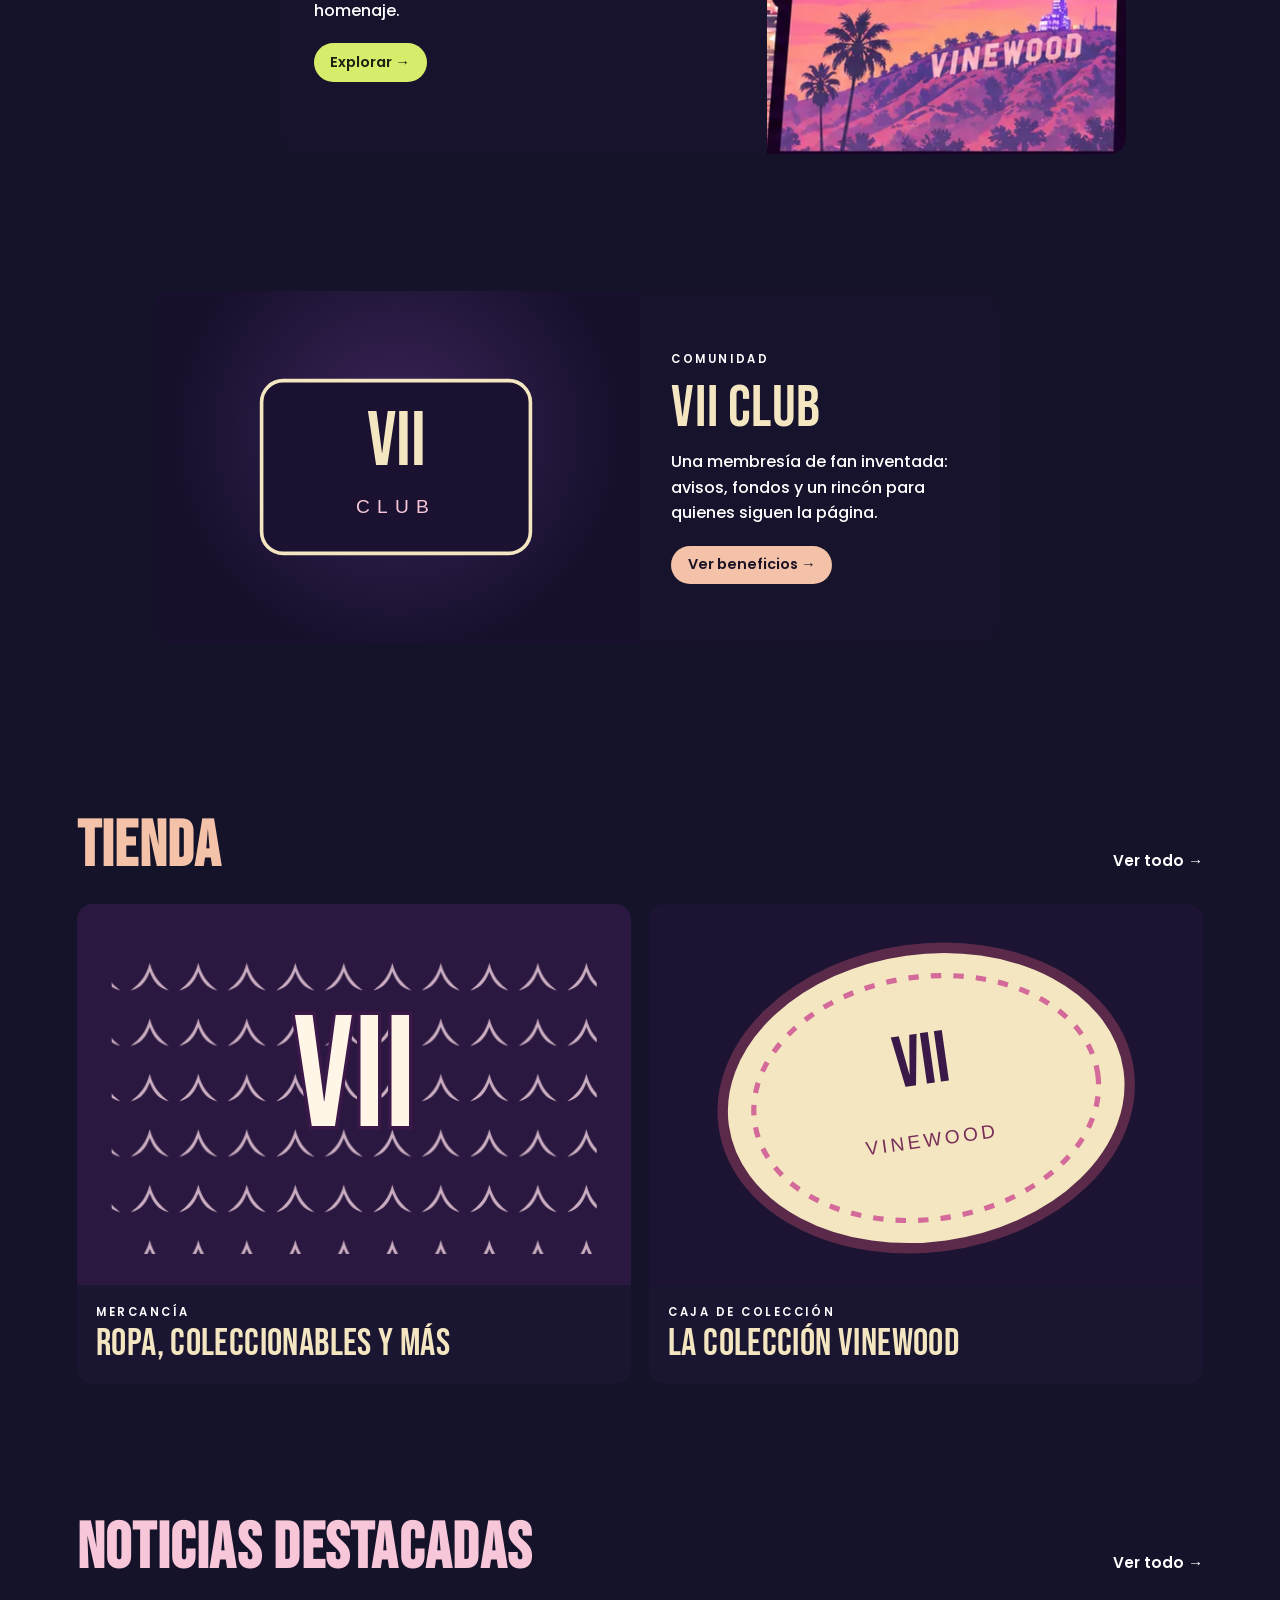
==== commit 573b6f10: "Menú dividido, secciones nuevas e intro más suave Se suma el menú de pantalla dividida, la galería, " ====
--- a/index.html
+++ b/index.html
@@ -87,18 +87,21 @@
           <use href="#palm" x="1368" y="16" transform="scale(0.8) rotate(-6 1388 70)" opacity="0.82"/>
         </g>
       </svg>
-      <p class="banner-text">Grand Theft Auto VII · Próximamente</p>
+      <p class="banner-text" data-i18n="banner">Grand Theft Auto VII · Próximamente</p>
     </div>
 
     <header class="site-header">
       <a class="logo" href="#inicio" aria-label="VII The Game, ir al inicio">
         <span class="logo-vii" aria-hidden="true">VII</span>
       </a>
-      <button type="button" class="nav-toggle" aria-expanded="false" aria-controls="menu" data-nav-toggle>
-        <span class="sr-only">Menú</span>
-        <span class="bar" aria-hidden="true"></span>
-        <span class="bar" aria-hidden="true"></span>
-      </button>
+      <div class="header-actions">
+        <a class="btn-reserve header-reserve" href="#proximamente" data-i18n="reserve">Reservar ahora</a>
+        <button type="button" class="nav-toggle" aria-expanded="false" aria-controls="menu" data-nav-toggle>
+          <span class="sr-only" data-i18n="menu">Menú</span>
+          <span class="bar" aria-hidden="true"></span>
+          <span class="bar" aria-hidden="true"></span>
+        </button>
+      </div>
     </header>
 
     <section class="landing" aria-label="Portada">
@@ -113,10 +116,10 @@
 
       <div class="landing-meta">
         <div class="landing-kicker">
-          <p class="kicker-soon">Próximamente</p>
-          <p class="kicker-sub">Bienvenido a Vinewood</p>
-        </div>
-        <a class="btn-reserve" href="#proximamente">Reservar ahora</a>
+          <p class="kicker-soon" data-i18n="soon">Próximamente</p>
+          <p class="kicker-sub" data-i18n="welcome">Bienvenido a Vinewood</p>
+        </div>
+        <a class="btn-reserve" href="#proximamente" data-i18n="reserve">Reservar ahora</a>
         <p class="landing-platforms">
           <span>PS5</span>
           <span>Xbox Series X|S</span>
@@ -133,14 +136,101 @@
   </div>
 
   <nav class="menu" id="menu" hidden>
-    <ul>
-      <li><a href="#inicio">Inicio</a></li>
-      <li><a href="#trailer">Tráiler</a></li>
-      <li><a href="#personajes">Personajes</a></li>
-      <li><a href="#lugares">Lugares</a></li>
-      <li><a href="#proximamente">Próximamente</a></li>
-    </ul>
-    <p class="menu-note">Proyecto de fan no oficial</p>
+    <div class="menu-art">
+      <svg class="menu-vii" viewBox="0 0 780 340" role="img" aria-label="VII">
+        <defs>
+          <pattern id="viiLeaves" patternUnits="userSpaceOnUse" width="52" height="62" patternTransform="rotate(-24)">
+            <rect width="52" height="62" fill="#2a163c"/>
+            <path fill="#f0d8ea" d="M26 4 C22 16 16 24 8 32 C18 28 24 22 26 14 C28 22 34 28 44 32 C36 24 30 16 26 4 Z"/>
+            <path fill="#e4c4dc" d="M26 14 C20 26 12 36 6 46 C16 40 22 32 26 24 C30 32 36 40 46 46 C40 36 32 26 26 14 Z"/>
+            <path fill="#f7e6f2" d="M26 8 C25 22 24 36 26 56 C28 36 27 22 26 8 Z"/>
+          </pattern>
+        </defs>
+        <g fill="url(#viiLeaves)" stroke="#ffffff" stroke-width="11" stroke-linejoin="round" stroke-linecap="round" paint-order="stroke fill">
+          <path d="M16 28 H122 L198 250 L274 28 H380 L232 312 H164 Z"/>
+          <path d="M424 28 H500 V56 H476 V284 H500 V312 H424 V284 H448 V56 H424 Z"/>
+          <path d="M548 28 H624 V56 H600 V284 H624 V312 H548 V284 H572 V56 H548 Z"/>
+        </g>
+      </svg>
+      <div class="menu-art-meta">
+        <div class="landing-kicker">
+          <p class="kicker-soon" data-i18n="soon">Próximamente</p>
+          <p class="kicker-sub" data-i18n="welcome">Bienvenido a Vinewood</p>
+        </div>
+        <a class="btn-reserve" href="#proximamente" data-i18n="reserve" data-menu-close>Reservar ahora</a>
+        <p class="landing-platforms">
+          <span>PS5</span>
+          <span>Xbox Series X|S</span>
+          <span>PC</span>
+        </p>
+      </div>
+    </div>
+    <div class="menu-panel">
+      <div class="menu-panel-top">
+        <p class="menu-title"><span>Grand Theft Auto VII</span></p>
+        <button type="button" class="menu-close" data-menu-close aria-label="Cerrar" data-i18n-aria="close">
+          <span aria-hidden="true">×</span>
+        </button>
+      </div>
+      <ul class="menu-list">
+        <li><a href="#inicio" data-i18n="navHome">Inicio</a></li>
+        <li class="has-sub">
+          <button type="button" class="menu-link" data-sub aria-expanded="false">
+            <span data-i18n="navWatch">Ver</span> <i class="chev" aria-hidden="true">›</i>
+          </button>
+          <ul class="sub">
+            <li><a href="#trailer" data-i18n="navTrailer">Tráiler</a></li>
+            <li><a href="#vistazo" data-i18n="navGlance">Un vistazo</a></li>
+          </ul>
+        </li>
+        <li><a href="#edicion" data-i18n="navEdition">Edición definitiva</a></li>
+        <li class="has-sub">
+          <button type="button" class="menu-link" data-sub aria-expanded="false">
+            <span data-i18n="navOnly">Solo en Vinewood</span> <i class="chev" aria-hidden="true">›</i>
+          </button>
+          <ul class="sub">
+            <li><a href="#solo-en-vinewood" data-i18n="navStory">Vinewood, USA</a></li>
+            <li><a href="#lugares" data-i18n="navPlaces">Lugares</a></li>
+            <li><a href="#personajes" data-i18n="navCast">Personajes</a></li>
+          </ul>
+        </li>
+        <li class="has-sub">
+          <button type="button" class="menu-link" data-sub aria-expanded="false">
+            <span data-i18n="navMedia">Media</span> <i class="chev" aria-hidden="true">›</i>
+          </button>
+          <ul class="sub">
+            <li><a href="#vistazo" data-i18n="navShots">Capturas</a></li>
+            <li><a href="#trailer" data-i18n="navTrailer">Tráiler</a></li>
+          </ul>
+        </li>
+        <li><a href="#musica" data-i18n="navMusic">Música</a></li>
+      </ul>
+      <div class="menu-tools">
+        <div class="tool">
+          <button type="button" class="tool-toggle" data-tool="lang" aria-expanded="false">
+            <span class="globe" aria-hidden="true">
+              <svg viewBox="0 0 24 24" width="16" height="16"><circle cx="12" cy="12" r="9" fill="none" stroke="currentColor" stroke-width="1.5"/><path d="M3 12h18M12 3c3 3 3 15 0 18M12 3c-3 3-3 15 0 18" fill="none" stroke="currentColor" stroke-width="1.5"/></svg>
+            </span>
+            <span data-lang-label>Español</span>
+            <i aria-hidden="true">˄</i>
+          </button>
+          <div class="tool-menu" hidden>
+            <button type="button" data-lang="es">Español</button>
+            <button type="button" data-lang="en">English</button>
+          </div>
+        </div>
+        <div class="tool">
+          <button type="button" class="tool-toggle" data-tool="motion" aria-expanded="false">
+            <span data-i18n="motion">Movimiento</span>
+            <i aria-hidden="true">˄</i>
+          </button>
+          <div class="tool-menu" hidden>
+            <button type="button" data-motion="full" data-i18n="motionFull">Completo</button>
+            <button type="button" data-motion="reduced" data-i18n="motionOff">Reducido</button>
+          </div>
+        </div>
+      </div>
+    </div>
   </nav>
 
   <main>
@@ -148,12 +238,12 @@
       <div class="section-head reveal">
         <p class="idx">01</p>
         <div>
-          <p class="eyebrow">Cinta</p>
-          <h2>Tráiler</h2>
-          <p class="lede">Aún no hay un tráiler. Cuando exista, lo verás primero aquí.</p>
-        </div>
-      </div>
-      <div class="trailer-frame reveal" data-trailer>
+          <p class="eyebrow" data-i18n="eyetape">Cinta</p>
+          <h2 data-i18n="navTrailer">Tráiler</h2>
+          <p class="lede" data-i18n="trailerLede">Aún no hay un tráiler. Cuando exista, lo verás primero aquí.</p>
+        </div>
+      </div>
+      <div class="trailer-frame reveal">
         <button type="button" class="trailer-play" data-trailer-open aria-label="Reproducir tráiler, próximamente">
           <picture>
             <source srcset="assets/hero.webp" type="image/webp">
@@ -165,8 +255,123 @@
               <path d="M30 22 L52 36 L30 50 Z" fill="currentColor"/>
             </svg>
           </span>
-          <span class="trailer-caption">Próximamente</span>
+          <span class="trailer-caption" data-i18n="soon">Próximamente</span>
         </button>
+      </div>
+    </section>
+
+    <section class="section gallery" id="vistazo">
+      <button type="button" class="glance-hero reveal" data-trailer-open>
+        <picture>
+          <source srcset="assets/hero.webp" type="image/webp">
+          <img class="crop crop-glance" src="assets/hero.jpg" alt="Un recorte del muelle y la lancha al atardecer." width="1665" height="944" loading="lazy">
+        </picture>
+        <div class="glance-copy">
+          <p class="glance-kicker" data-i18n="navWatch">Ver</p>
+          <h2 data-i18n="glanceTitle">Un vistazo más a fondo</h2>
+          <span class="play-pill"><span aria-hidden="true">▶</span> <span data-i18n="play">Reproducir</span></span>
+        </div>
+      </button>
+      <div class="glance-row">
+        <button type="button" class="glance-card reveal" data-trailer-open>
+          <picture>
+            <source srcset="assets/hero.webp" type="image/webp">
+            <img class="crop crop-t1" src="assets/hero.jpg" alt="Recorte del helicóptero sobre la ciudad." width="1665" height="944" loading="lazy">
+          </picture>
+          <span class="play-round" aria-hidden="true">▶</span>
+          <span class="glance-label">Tráiler 1</span>
+        </button>
+        <button type="button" class="glance-card reveal" data-trailer-open>
+          <picture>
+            <source srcset="assets/hero.webp" type="image/webp">
+            <img class="crop crop-t2" src="assets/hero.jpg" alt="Recorte del auto amarillo en la noche." width="1665" height="944" loading="lazy">
+          </picture>
+          <span class="play-round" aria-hidden="true">▶</span>
+          <span class="glance-label">Tráiler 2</span>
+        </button>
+        <button type="button" class="glance-card reveal" data-trailer-open>
+          <picture>
+            <source srcset="assets/hero.webp" type="image/webp">
+            <img class="crop crop-t3" src="assets/hero.jpg" alt="Recorte de las patrullas en el centro." width="1665" height="944" loading="lazy">
+          </picture>
+          <span class="play-round" aria-hidden="true">▶</span>
+          <span class="glance-label">Tráiler 3</span>
+        </button>
+      </div>
+    </section>
+
+    <section class="scene-bleed" id="la-pareja" aria-label="Lila y Adrián">
+      <div class="scene-frame" data-couple>
+        <picture>
+          <source srcset="assets/hero.webp" type="image/webp">
+          <img class="crop crop-couple-wide" src="assets/hero.jpg" alt="Lila Quinn y Adrián Sol, juntos en el atardecer de Vinewood." width="1665" height="944" loading="lazy">
+        </picture>
+      </div>
+    </section>
+
+    <section class="section editions" id="edicion">
+      <article class="edition-card edition-a reveal">
+        <div class="edition-visual edition-visual-a">
+          <svg class="palm-deco" viewBox="0 0 400 400" aria-hidden="true" focusable="false">
+            <g fill="#fff6f0" opacity="0.88">
+              <path d="M200 40 C180 90 150 120 90 160 C160 140 180 110 200 80 C220 110 240 140 310 160 C250 120 220 90 200 40 Z"/>
+              <path d="M200 70 C170 130 130 180 70 230 C150 200 180 160 200 120 C220 160 250 200 330 230 C270 180 230 130 200 70 Z"/>
+              <path d="M198 50 C196 120 194 200 200 310 C206 200 204 120 202 50 Z"/>
+            </g>
+          </svg>
+          <picture>
+            <source srcset="assets/hero.webp" type="image/webp">
+            <img src="assets/hero.jpg" alt="El cartel completo de VII The Game." width="1665" height="944" loading="lazy">
+          </picture>
+        </div>
+        <div class="edition-copy">
+          <p class="feat-label" data-i18n="navEdition">Edición definitiva</p>
+          <h2 class="feat-title" data-i18n="editionTitle">Edición definitiva</h2>
+          <p class="feat-line" data-i18n="editionLine">Todo el mapa, todas las historias y el atardecer completo.</p>
+          <a class="pill-peach" href="#proximamente" data-i18n="seeMore">Ver más →</a>
+        </div>
+      </article>
+
+      <article class="edition-card edition-b invert-card reveal">
+        <div class="edition-visual edition-visual-b">
+          <picture>
+            <source srcset="assets/hero.webp" type="image/webp">
+            <img class="crop crop-cesar" src="assets/hero.jpg" alt="César Morel, de traje blanco, en una noche de neón." width="1665" height="944" loading="lazy">
+          </picture>
+        </div>
+        <div class="edition-copy">
+          <p class="feat-label" data-i18n="extraLabel">Contenido adicional</p>
+          <h2 class="feat-title" data-i18n="neonTitle">Paquete noches de neón</h2>
+          <p class="feat-line" data-i18n="neonLine">Misiones, trajes y una radio que no apaga el centro.</p>
+          <a class="pill-lime" href="#proximamente" data-i18n="seeMore">Ver más →</a>
+        </div>
+      </article>
+    </section>
+
+    <section class="scene-bleed city-bleed" id="atardecer" aria-label="La ciudad al atardecer">
+      <div class="scene-frame" data-city>
+        <picture>
+          <source srcset="assets/hero.webp" type="image/webp">
+          <img class="crop crop-skyline" src="assets/hero.jpg" alt="El horizonte de Vinewood, con palmeras y el cielo en rosa." width="1665" height="944" loading="lazy">
+        </picture>
+      </div>
+    </section>
+
+    <section class="story" id="solo-en-vinewood">
+      <div class="story-bg" aria-hidden="true">
+        <picture>
+          <source srcset="assets/hero.webp" type="image/webp">
+          <img class="crop crop-skyline" src="assets/hero.jpg" alt="" width="1665" height="944" loading="lazy">
+        </picture>
+      </div>
+      <div class="story-content">
+        <h2 class="story-city reveal">Vinewood, USA.</h2>
+        <p class="story-lines">
+          <span data-line>Lila llegó con un apellido prestado y una sonrisa que abre puertas.</span>
+          <span data-line>Adrián aún conduce como si el asfalto le debiera una segunda oportunidad.</span>
+          <span data-line>No se buscan, pero la ciudad los empuja al mismo atardecer.</span>
+          <span data-line>En esta costa, hasta el cariño se cobra con intereses.</span>
+        </p>
       </div>
     </section>
 
@@ -174,17 +379,16 @@
       <div class="section-head reveal">
         <p class="idx">02</p>
         <div>
-          <p class="eyebrow">Elenco</p>
-          <h2>Personajes</h2>
+          <p class="eyebrow" data-i18n="navCast">Elenco</p>
+          <h2 data-i18n="navCast">Personajes</h2>
           <p class="lede">Nadie llega limpio a esta costa. Cada uno trae un plan, y la ciudad ya tiene el suyo.</p>
         </div>
       </div>
-
       <article class="cast-row reveal">
         <figure class="cast-shot">
           <picture>
             <source srcset="assets/hero.webp" type="image/webp">
-            <img class="crop crop-lila" src="assets/hero.jpg" alt="Lila Quinn, de cabello rubio, mira por encima del hombro con una camiseta blanca." width="1665" height="944" loading="lazy">
+            <img class="crop crop-lila" src="assets/hero.jpg" alt="Lila Quinn, de cabello rubio, mira por encima del hombro." width="1665" height="944" loading="lazy">
           </picture>
         </figure>
         <div class="cast-copy">
@@ -193,12 +397,11 @@
           <p>Llegó con un apellido prestado y una idea precisa de lo que quiere. Frente a las cámaras sonríe; detrás de ellas, lleva la cuenta de cada favor.</p>
         </div>
       </article>
-
       <article class="cast-row invert reveal">
         <figure class="cast-shot">
           <picture>
             <source srcset="assets/hero.webp" type="image/webp">
-            <img class="crop crop-adrian" src="assets/hero.jpg" alt="Adrián Sol, con camiseta blanca, observa el horizonte al atardecer." width="1665" height="944" loading="lazy">
+            <img class="crop crop-adrian" src="assets/hero.jpg" alt="Adrián Sol, con camiseta blanca, observa el horizonte." width="1665" height="944" loading="lazy">
           </picture>
         </figure>
         <div class="cast-copy">
@@ -207,7 +410,6 @@
           <p>Fue el mejor en las acrobacias hasta que una caída le cambió el contrato. Ahora conduce como si el asfalto aún le debiera algo.</p>
         </div>
       </article>
-
       <article class="cast-row reveal">
         <figure class="cast-shot">
           <picture>
@@ -221,12 +423,11 @@
           <p>Traje blanco, habano y una agenda que no se discute. Dueño de salones, de silencios y de la mitad de los rumores que importan.</p>
         </div>
       </article>
-
       <article class="cast-row invert reveal">
         <figure class="cast-shot">
           <picture>
             <source srcset="assets/hero.webp" type="image/webp">
-            <img class="crop crop-nadia" src="assets/hero.jpg" alt="Nadia Kerr, con gafas de sol y un abrigo de piel sobre un bikini negro." width="1665" height="944" loading="lazy">
+            <img class="crop crop-nadia" src="assets/hero.jpg" alt="Nadia Kerr, con gafas de sol y un abrigo de piel." width="1665" height="944" loading="lazy">
           </picture>
         </figure>
         <div class="cast-copy">
@@ -235,12 +436,11 @@
           <p>Se le reconoce por el abrigo y por no pedir permiso. Si hay una fiesta en el muelle, Nadia ya estaba ahí antes de que alguien enviara la invitación.</p>
         </div>
       </article>
-
       <article class="cast-row reveal">
         <figure class="cast-shot">
           <picture>
             <source srcset="assets/hero.webp" type="image/webp">
-            <img class="crop crop-roman" src="assets/hero.jpg" alt="Román Vélez, tatuado, con gafas y una cadena, mira de frente." width="1665" height="944" loading="lazy">
+            <img class="crop crop-roman" src="assets/hero.jpg" alt="Román Vélez, tatuado, con gafas y una cadena." width="1665" height="944" loading="lazy">
           </picture>
         </figure>
         <div class="cast-copy">
@@ -255,18 +455,17 @@
       <div class="section-head reveal">
         <p class="idx">03</p>
         <div>
-          <p class="eyebrow">Mapa</p>
-          <h2>Lugares</h2>
+          <p class="eyebrow" data-i18n="navPlaces">Mapa</p>
+          <h2 data-i18n="navPlaces">Lugares</h2>
           <p class="lede">Tres maneras de perderse. En todas, la ciudad te ve primero.</p>
         </div>
       </div>
-
       <div class="place-stack">
         <article class="place reveal">
           <figure>
             <picture>
               <source srcset="assets/hero.webp" type="image/webp">
-              <img class="crop crop-vinewood" src="assets/hero.jpg" alt="Colinas al atardecer con el letrero de Vinewood y palmeras." width="1665" height="944" loading="lazy">
+              <img class="crop crop-vinewood" src="assets/hero.jpg" alt="Colinas al atardecer con el letrero de Vinewood." width="1665" height="944" loading="lazy">
             </picture>
             <figcaption>
               <p class="idx">I</p>
@@ -292,7 +491,7 @@
           <figure>
             <picture>
               <source srcset="assets/hero.webp" type="image/webp">
-              <img class="crop crop-centro" src="assets/hero.jpg" alt="Patrullas y un helicóptero sobre el centro de la ciudad, de noche." width="1665" height="944" loading="lazy">
+              <img class="crop crop-centro" src="assets/hero.jpg" alt="Patrullas y un helicóptero sobre el centro, de noche." width="1665" height="944" loading="lazy">
             </picture>
             <figcaption>
               <p class="idx">III</p>
@@ -304,11 +503,170 @@
       </div>
     </section>
 
+    <section class="section features" id="musica">
+      <article class="edition-card reveal">
+        <div class="edition-visual">
+          <picture>
+            <source srcset="assets/hero.webp" type="image/webp">
+            <img class="crop crop-muelle" src="assets/hero.jpg" alt="La lancha y el muelle, un atardecer para la radio." width="1665" height="944" loading="lazy">
+          </picture>
+        </div>
+        <div class="edition-copy">
+          <p class="feat-label" data-i18n="navMusic">Música</p>
+          <h2 class="feat-title" data-i18n="musicTitle">Radio, banda sonora y música</h2>
+          <p class="feat-line">Emisoras inventadas para esta página de fan, con el volumen del muelle.</p>
+          <a class="pill-peach" href="#musica" data-i18n="exploreMore">Explorar más →</a>
+        </div>
+      </article>
+    </section>
+
+    <section class="section features" id="capturas">
+      <article class="edition-card invert-card reveal">
+        <div class="edition-visual">
+          <picture>
+            <source srcset="assets/hero.webp" type="image/webp">
+            <img class="crop crop-glance" src="assets/hero.jpg" alt="Una toma amplia del cartel, como una captura de pantalla." width="1665" height="944" loading="lazy">
+          </picture>
+        </div>
+        <div class="edition-copy">
+          <p class="feat-label" data-i18n="navShots">Capturas</p>
+          <h2 class="feat-title" data-i18n="galleryTitle">La galería</h2>
+          <p class="feat-line">Recortes del mismo cartel, listos para mirar con calma.</p>
+          <a class="pill-lime" href="#vistazo" data-i18n="seeAll">Ver todo →</a>
+        </div>
+      </article>
+    </section>
+
+    <section class="section features" id="descargas">
+      <article class="edition-card reveal">
+        <div class="edition-visual">
+          <picture>
+            <source srcset="assets/hero.webp" type="image/webp">
+            <img class="crop crop-t1" src="assets/hero.jpg" alt="El helicóptero sobre la ciudad, como arte de pared." width="1665" height="944" loading="lazy">
+          </picture>
+        </div>
+        <div class="edition-copy">
+          <p class="feat-label">Descargas</p>
+          <h2 class="feat-title" data-i18n="mediaTitle">Media y arte</h2>
+          <p class="feat-line">Fondos y recortes de esta página, para uso personal de fans.</p>
+          <a class="pill-peach" href="#capturas" data-i18n="seeAll">Ver todo →</a>
+        </div>
+      </article>
+    </section>
+
+    <section class="section features" id="gente">
+      <article class="edition-card invert-card reveal">
+        <div class="edition-visual">
+          <picture>
+            <source srcset="assets/hero.webp" type="image/webp">
+            <img class="crop crop-vinewood" src="assets/hero.jpg" alt="El letrero de Vinewood en las colinas." width="1665" height="944" loading="lazy">
+          </picture>
+        </div>
+        <div class="edition-copy">
+          <p class="feat-label">Gente y lugares</p>
+          <h2 class="feat-title" data-i18n="navOnly">Solo en Vinewood</h2>
+          <p class="feat-line">Calles, muelles y nombres que solo existen en este homenaje.</p>
+          <a class="pill-lime" href="#solo-en-vinewood" data-i18n="explore">Explorar →</a>
+        </div>
+      </article>
+    </section>
+
+    <section class="section features" id="club">
+      <article class="edition-card reveal club-card">
+        <div class="edition-visual club-visual">
+          <svg class="club-mark" viewBox="0 0 240 160" role="img" aria-label="VII Club">
+            <rect x="8" y="8" width="224" height="144" rx="18" fill="#1a1230" stroke="#f3e6c0" stroke-width="3"/>
+            <text x="120" y="78" text-anchor="middle" fill="#f3e6c0" font-family="Bebas Neue, Arial Narrow, sans-serif" font-size="64">VII</text>
+            <text x="120" y="118" text-anchor="middle" fill="#f7c6d9" font-family="Poppins, sans-serif" font-size="16" letter-spacing="6">CLUB</text>
+          </svg>
+        </div>
+        <div class="edition-copy">
+          <p class="feat-label">Comunidad</p>
+          <h2 class="feat-title">VII Club</h2>
+          <p class="feat-line">Una membresía de fan inventada: avisos, fondos y un rincón para quienes siguen la página.</p>
+          <a class="pill-peach" href="#proximamente">Ver beneficios →</a>
+        </div>
+      </article>
+    </section>
+
+    <section class="section shop" id="tienda">
+      <div class="row-head reveal">
+        <h2 class="row-title peach">Tienda</h2>
+        <a class="row-more" href="#tienda">Ver todo →</a>
+      </div>
+      <div class="shop-grid">
+        <article class="shop-card reveal">
+          <div class="shop-art merch-art" aria-hidden="true">
+            <svg viewBox="0 0 320 220" class="embroidery">
+              <defs>
+                <pattern id="emb" width="28" height="32" patternUnits="userSpaceOnUse">
+                  <path d="M14 2 C12 10 8 14 3 18 C10 16 12 12 14 7 C16 12 18 16 25 18 C20 14 16 10 14 2 Z" fill="#e8c8d8"/>
+                </pattern>
+              </defs>
+              <rect width="320" height="220" fill="#2a1840"/>
+              <rect x="20" y="18" width="280" height="184" fill="url(#emb)" opacity="0.85"/>
+              <text x="160" y="128" text-anchor="middle" fill="#fff6e8" font-family="Bebas Neue, Arial Narrow, sans-serif" font-size="92" stroke="#3a1848" stroke-width="4" paint-order="stroke fill">VII</text>
+            </svg>
+          </div>
+          <p class="feat-label">Mercancía</p>
+          <h3 class="feat-title">Ropa, coleccionables y más</h3>
+        </article>
+        <article class="shop-card reveal">
+          <div class="shop-art box-art" aria-hidden="true">
+            <svg viewBox="0 0 320 220" class="sticker">
+              <rect width="320" height="220" fill="#1c1432"/>
+              <g transform="translate(160 112) rotate(-8)">
+                <ellipse cx="0" cy="0" rx="118" ry="86" fill="#f3e6c0" stroke="#5b2a4a" stroke-width="6"/>
+                <ellipse cx="0" cy="0" rx="100" ry="70" fill="none" stroke="#d46a9a" stroke-width="3" stroke-dasharray="6 7"/>
+                <text text-anchor="middle" y="-8" fill="#3a1848" font-family="Bebas Neue, Arial Narrow, sans-serif" font-size="42">VII</text>
+                <text text-anchor="middle" y="28" fill="#7a2d58" font-family="Poppins, sans-serif" font-size="11" letter-spacing="2">VINEWOOD</text>
+              </g>
+            </svg>
+          </div>
+          <p class="feat-label">Caja de colección</p>
+          <h3 class="feat-title">La colección Vinewood</h3>
+        </article>
+      </div>
+    </section>
+
+    <section class="section news" id="noticias">
+      <div class="row-head reveal">
+        <h2 class="row-title pink">Noticias destacadas</h2>
+        <a class="row-more" href="#noticias">Ver todo →</a>
+      </div>
+      <div class="news-grid">
+        <article class="news-card reveal">
+          <picture>
+            <source srcset="assets/hero.webp" type="image/webp">
+            <img class="crop crop-couple-wide" src="assets/hero.jpg" alt="Lila y Adrián en el cartel de la página." width="1665" height="944" loading="lazy">
+          </picture>
+          <p class="news-date">23 de noviembre de 2026</p>
+          <h3>La página de fan ya muestra su primer cartel al atardecer</h3>
+        </article>
+        <article class="news-card reveal">
+          <picture>
+            <source srcset="assets/hero.webp" type="image/webp">
+            <img class="crop crop-centro" src="assets/hero.jpg" alt="El centro de noche, con patrullas y un helicóptero." width="1665" height="944" loading="lazy">
+          </picture>
+          <p class="news-date">21 de noviembre de 2026</p>
+          <h3>Así imaginamos las noches del centro, sin sirenas de verdad</h3>
+        </article>
+        <article class="news-card reveal">
+          <picture>
+            <source srcset="assets/hero.webp" type="image/webp">
+            <img class="crop crop-muelle" src="assets/hero.jpg" alt="La lancha frente al muelle y la noria." width="1665" height="944" loading="lazy">
+          </picture>
+          <p class="news-date">18 de noviembre de 2026</p>
+          <h3>Un muelle de papel: lo que hay detrás de esta visión de fan</h3>
+        </article>
+      </div>
+    </section>
+
     <section class="section soon" id="proximamente">
       <div class="soon-card reveal">
         <p class="idx">04</p>
         <p class="eyebrow">Lanzamiento</p>
-        <h2>Próximamente</h2>
+        <h2 data-i18n="soon">Próximamente</h2>
         <p class="lede">Una visión de fan de lo que podría ser GTA VII. Fecha por anunciarse.</p>
         <p class="platforms">PS5 · Xbox Series X|S · PC</p>
         <form class="soon-form" id="aviso-form" novalidate>
@@ -317,7 +675,7 @@
           <input id="aviso-nombre" name="nombre" type="text" autocomplete="name" placeholder="Tu nombre" maxlength="80">
           <label class="sr-only" for="aviso-correo">Correo</label>
           <input id="aviso-correo" name="correo" type="email" autocomplete="email" placeholder="Tu correo" required maxlength="120">
-          <button type="submit" class="btn-reserve">Quiero enterarme</button>
+          <button type="submit" class="btn-reserve" data-i18n="notify">Quiero enterarme</button>
           <p class="form-status" data-form-status role="status" aria-live="polite"></p>
         </form>
       </div>
@@ -325,8 +683,46 @@
   </main>
 
   <footer class="site-footer">
-    <p class="footer-mark">VII The Game</p>
-    <p class="disclaimer">Proyecto de fan no oficial. No afiliado con Rockstar Games ni Take-Two Interactive.</p>
+    <p class="footer-vii">VII</p>
+    <form class="news-box" id="news-form" novalidate>
+      <p class="news-box-title">Recibe las noticias de VII</p>
+      <p class="news-box-note">Solo se guarda en este dispositivo. No es un boletín oficial.</p>
+      <div class="news-box-row">
+        <label class="sr-only" for="news-mail">Correo</label>
+        <input id="news-mail" type="email" name="correo" placeholder="Tu correo" required maxlength="120">
+        <button type="submit" class="btn-reserve">Enviar</button>
+      </div>
+      <p class="form-status" data-news-status role="status" aria-live="polite"></p>
+    </form>
+    <ul class="socials" aria-label="Redes">
+      <li><a href="#" aria-label="X">
+        <svg viewBox="0 0 24 24" width="18" height="18" aria-hidden="true"><path fill="currentColor" d="M3 3h5.2l4.1 5.7L16.8 3H21l-6.6 8.4L21.5 21h-5.2l-4.5-6.2L6.1 21H2l7.2-9.2z"/></svg>
+      </a></li>
+      <li><a href="#" aria-label="Instagram">
+        <svg viewBox="0 0 24 24" width="18" height="18" aria-hidden="true"><rect x="3" y="3" width="18" height="18" rx="5" fill="none" stroke="currentColor" stroke-width="1.7"/><circle cx="12" cy="12" r="4" fill="none" stroke="currentColor" stroke-width="1.7"/><circle cx="17.3" cy="6.7" r="1" fill="currentColor"/></svg>
+      </a></li>
+      <li><a href="#" aria-label="YouTube">
+        <svg viewBox="0 0 24 24" width="18" height="18" aria-hidden="true"><rect x="2" y="6" width="20" height="12" rx="3" fill="none" stroke="currentColor" stroke-width="1.7"/><path fill="currentColor" d="M10 9.5v5l5-2.5z"/></svg>
+      </a></li>
+      <li><a href="#" aria-label="TikTok">
+        <svg viewBox="0 0 24 24" width="18" height="18" aria-hidden="true"><path d="M14 4v10.2a3.2 3.2 0 1 1-2.4-3.1V8.2A6.4 6.4 0 0 0 16.7 11V8.3A6.5 6.5 0 0 0 20 7.5V4.8A6.5 6.5 0 0 1 14 4Z" fill="currentColor"/></svg>
+      </a></li>
+      <li><a href="#" aria-label="Facebook">
+        <svg viewBox="0 0 24 24" width="18" height="18" aria-hidden="true"><path fill="currentColor" d="M14 8h3V4h-3c-2.8 0-5 2.2-5 5v2H6v4h3v7h4v-7h3l1-4h-4V9c0-.6.4-1 1-1z"/></svg>
+      </a></li>
+      <li><a href="#" aria-label="Twitch">
+        <svg viewBox="0 0 24 24" width="18" height="18" aria-hidden="true"><path fill="currentColor" d="M5 3 3 7v12h5v3h3l3-3h4l4-4V3H5zm14 11-2 2h-5l-3 3v-3H7V5h12v9zM15 7h2v5h-2V7zm-5 0h2v5h-2V7z"/></svg>
+      </a></li>
+      <li><a href="#" aria-label="Discord">
+        <svg viewBox="0 0 24 24" width="18" height="18" aria-hidden="true"><path fill="currentColor" d="M8 7c3-1 5-1 8 0l1 3c2 3 2 6 2 6l-3 1-1-2c-2 1-4 1-6 0l-1 2-3-1s0-3 2-6l1-3zm1.6 5.2a1.3 1.3 0 1 0 0-2.6 1.3 1.3 0 0 0 0 2.6zm5.8 0a1.3 1.3 0 1 0 0-2.6 1.3 1.3 0 0 0 0 2.6z"/></svg>
+      </a></li>
+    </ul>
+    <p class="footer-links">
+      <a href="#legal">Aviso de privacidad</a>
+      <a href="#legal">Cookies</a>
+      <a href="#legal">Legal</a>
+    </p>
+    <p class="disclaimer" id="legal">Proyecto de fan no oficial. No afiliado con Rockstar Games ni Take-Two Interactive.</p>
     <p class="footer-legal">Grand Theft Auto, GTA y los demás nombres y marcas relacionados son propiedad de sus respectivos dueños. Este sitio es un homenaje de fan, hecho de manera independiente y sin fines de lucro.</p>
   </footer>
 
--- a/css/styles.css
+++ b/css/styles.css
@@ -76,7 +76,10 @@
   place-items: center;
   background: linear-gradient(180deg, #1c1a30 0%, #13131f 100%);
   transform-origin: 50% 45%;
-  transition: opacity 0.8s var(--ease), transform 0.8s var(--ease), visibility 0.8s;
+  transition: opacity 1.85s cubic-bezier(0.215, 0.61, 0.355, 1),
+              transform 1.85s cubic-bezier(0.215, 0.61, 0.355, 1),
+              filter 1.85s cubic-bezier(0.215, 0.61, 0.355, 1),
+              visibility 1.85s;
 }
 
 .intro::before {
@@ -92,7 +95,8 @@
 .intro.is-out {
   opacity: 0;
   visibility: hidden;
-  transform: translateY(-18px) scale(1.05);
+  transform: scale(1.045);
+  filter: blur(14px);
   pointer-events: none;
 }
 
@@ -155,7 +159,7 @@
 .promo-banner {
   position: sticky;
   top: 0;
-  z-index: 45;
+  z-index: 55;
   height: var(--banner-h);
   display: grid;
   place-items: center;
@@ -188,9 +192,8 @@
 }
 
 body.is-menu .site-header {
-  z-index: 62;
-  top: 0;
-  background: transparent;
+  opacity: 0;
+  pointer-events: none;
 }
 
 .site-header {
@@ -205,6 +208,18 @@
   background: var(--bg);
 }
 
+.header-actions {
+  display: flex;
+  align-items: center;
+  gap: 0.85rem;
+}
+
+.header-reserve {
+  min-height: 2.35rem;
+  padding: 0.4rem 1.1rem;
+  font-size: 14px;
+}
+
 .logo { display: inline-flex; align-items: center; text-decoration: none; }
 
 .logo-vii {
@@ -284,8 +299,6 @@
   transform-origin: center;
   transition: transform 0.9s var(--ease);
 }
-
-.poster:hover img { transform: scale(calc(var(--poster-scale) * 1.035)); }
 
 .landing-meta {
   width: min(86vw, 1100px);
@@ -355,7 +368,7 @@
   box-shadow: 0 8px 22px rgba(247, 198, 217, 0.18);
 }
 
-.btn-reserve:hover { transform: translateY(-1px); background: #fbe0ea; }
+.btn-reserve:hover { background: #fbe0ea; }
 .btn-reserve:focus-visible { outline: 2px solid #fff; outline-offset: 3px; }
 
 .scroll-chevron {
@@ -380,60 +393,6 @@
   50% { transform: translateX(-50%) translateY(6px); opacity: 1; }
 }
 
-/* —— Full-screen menu —— */
-.menu {
-  position: fixed;
-  inset: 0;
-  z-index: 60;
-  background: color-mix(in srgb, var(--bg) 96%, #000);
-  display: grid;
-  place-content: center;
-  gap: 2.4rem;
-  text-align: center;
-  opacity: 0;
-  visibility: hidden;
-  pointer-events: none;
-  transition: opacity 0.45s var(--ease), visibility 0.45s;
-}
-
-.menu.is-open {
-  opacity: 1;
-  visibility: visible;
-  pointer-events: auto;
-}
-
-.menu[hidden] { display: none !important; }
-
-.menu ul {
-  list-style: none;
-  margin: 0;
-  padding: 0;
-  display: grid;
-  gap: 0.35rem;
-}
-
-.menu a {
-  font-family: var(--font-display);
-  font-weight: 700;
-  font-size: clamp(2rem, 6vw, 3.6rem);
-  text-decoration: none;
-  letter-spacing: -0.03em;
-  line-height: 1.15;
-  color: #fff;
-  transition: color 0.3s;
-}
-
-.menu a:hover,
-.menu a:focus-visible { color: var(--pink); outline: none; }
-
-.menu-note {
-  margin: 0;
-  letter-spacing: 0.18em;
-  text-transform: uppercase;
-  font-size: 0.7rem;
-  color: var(--lavender);
-}
-
 /* —— Sections —— */
 .section {
   position: relative;
@@ -444,7 +403,17 @@
 #trailer,
 #personajes,
 #lugares,
-#proximamente {
+#proximamente,
+#vistazo,
+#edicion,
+#solo-en-vinewood,
+#musica,
+#capturas,
+#descargas,
+#gente,
+#club,
+#tienda,
+#noticias {
   scroll-margin-top: calc(var(--banner-h) + var(--header-h) + 0.35rem);
 }
 
@@ -521,11 +490,7 @@
   object-fit: cover;
   object-position: center 40%;
   transform: scale(1.04);
-  transition: transform 1.4s var(--ease);
-}
-
-.trailer-play:hover img,
-.trailer-play:focus-visible img { transform: scale(1.1); }
+}
 
 .trailer-play::after {
   content: "";
@@ -548,8 +513,6 @@
   filter: drop-shadow(0 8px 24px rgba(0, 0, 0, 0.45));
   transition: transform 0.5s var(--ease);
 }
-
-.trailer-play:hover .play-btn svg { transform: scale(1.06); }
 
 .trailer-caption {
   position: absolute;
@@ -605,6 +568,12 @@
 .crop-vinewood { --ox: 52%; --oy: 96%; --z: 2.45; }
 .crop-muelle { --ox: 64%; --oy: 4%; --z: 3.15; }
 .crop-centro { --ox: 97%; --oy: 90%; --z: 2.6; }
+.crop-glance { --ox: 66%; --oy: 16%; --z: 1.55; }
+.crop-t1 { --ox: 12%; --oy: 16%; --z: 2.15; }
+.crop-t2 { --ox: 32%; --oy: 88%; --z: 2.2; }
+.crop-t3 { --ox: 96%; --oy: 88%; --z: 2.35; }
+.crop-couple-wide { --ox: 33%; --oy: 16%; --z: 2.15; }
+.crop-skyline { --ox: 50%; --oy: 48%; --z: 1.7; }
 
 .cast-copy { max-width: 28rem; }
 
@@ -650,10 +619,7 @@
 .place img {
   position: absolute;
   inset: 0;
-  transition: transform 1.6s var(--ease);
-}
-
-.place:hover img { transform: scale(calc(var(--z) * 1.06)); }
+}
 
 .place figcaption {
   position: absolute;
@@ -824,11 +790,22 @@
 /* —— Reveals —— */
 .reveal {
   opacity: 0;
-  transform: translateY(28px);
-  transition: opacity 1s var(--ease), transform 1s var(--ease);
-}
-
-.reveal.is-in { opacity: 1; transform: none; }
+  transform: translateY(40px) scale(0.94);
+  filter: blur(14px);
+  transition: opacity 1.2s cubic-bezier(0.22, 1, 0.36, 1),
+              transform 1.2s cubic-bezier(0.22, 1, 0.36, 1),
+              filter 1.2s cubic-bezier(0.22, 1, 0.36, 1);
+}
+
+.reveal.is-in {
+  opacity: 1;
+  transform: none;
+  filter: none;
+}
+
+.reveal:nth-child(2) { transition-delay: 0.08s; }
+.reveal:nth-child(3) { transition-delay: 0.16s; }
+.reveal:nth-child(4) { transition-delay: 0.22s; }
 
 /* —— Breakpoints —— */
 @media (max-width: 900px) {
@@ -836,6 +813,7 @@
 
   .banner-text { font-size: 11px; letter-spacing: 0.16em; padding: 0 0.6rem; }
 
+  .header-reserve { font-size: 12px; padding: 0.35rem 0.85rem; min-height: 2.1rem; }
   .poster { width: calc(100% - 0.4rem); }
 
   .landing-meta {
@@ -910,3 +888,922 @@
 
   .reveal { opacity: 1; }
 }
+
+/* —— Extra tokens —— */
+:root {
+  --cream: #f3e6c0;
+  --peach: #f4c2a8;
+  --lime: #d6ed6c;
+}
+
+/* —— Split menu —— */
+.menu {
+  position: fixed;
+  top: var(--banner-h);
+  left: 0;
+  right: 0;
+  bottom: 0;
+  z-index: 50;
+  display: flex;
+  background: #121022;
+  color: #fff;
+  overflow: hidden;
+}
+
+.menu[hidden] { display: none; }
+
+.menu-art {
+  position: relative;
+  flex: 0 0 60%;
+  width: 60%;
+  display: flex;
+  flex-direction: column;
+  justify-content: space-between;
+  padding: 3.2rem 3.2rem 2.6rem;
+  background:
+    radial-gradient(120% 90% at 30% 20%, #3a2458 0%, #1a1436 46%, #121022 100%);
+  opacity: 0;
+  transform: translateX(-4%);
+  transition: opacity 0.9s cubic-bezier(0.215, 0.61, 0.355, 1),
+              transform 0.9s cubic-bezier(0.215, 0.61, 0.355, 1);
+}
+
+.menu.is-open .menu-art {
+  opacity: 1;
+  transform: none;
+}
+
+.menu-vii {
+  width: min(92%, 38rem);
+  height: auto;
+  margin-top: 2vh;
+  filter: drop-shadow(0 18px 40px rgba(0, 0, 0, 0.35));
+}
+
+.menu-art-meta {
+  display: grid;
+  gap: 1.1rem;
+  align-items: start;
+}
+
+.menu-art-meta .landing-kicker { margin: 0; }
+.menu-art-meta .btn-reserve { justify-self: start; }
+
+.menu-panel {
+  flex: 0 0 40%;
+  width: 40%;
+  background: #16142e;
+  border-left: 1px solid rgba(255, 255, 255, 0.08);
+  padding: 1.6rem 2.4rem 1.8rem;
+  display: flex;
+  flex-direction: column;
+  transform: translateX(8%);
+  opacity: 0;
+  transition: opacity 0.85s cubic-bezier(0.215, 0.61, 0.355, 1) 0.08s,
+              transform 0.85s cubic-bezier(0.215, 0.61, 0.355, 1) 0.08s;
+}
+
+.menu.is-open .menu-panel {
+  opacity: 1;
+  transform: none;
+}
+
+.menu-panel-top {
+  display: flex;
+  align-items: flex-start;
+  justify-content: space-between;
+  gap: 1rem;
+  margin-bottom: 1.4rem;
+}
+
+.menu-title {
+  margin: 0;
+  padding-bottom: 0.85rem;
+  border-bottom: 1px solid rgba(255, 255, 255, 0.16);
+  flex: 1;
+  font-family: var(--font-ui);
+  font-weight: 600;
+  font-size: 0.78rem;
+  letter-spacing: 0.08em;
+  text-transform: uppercase;
+  color: #efe8ff;
+}
+
+.menu-close {
+  width: 2.5rem;
+  height: 2.5rem;
+  border: 1px solid rgba(255, 255, 255, 0.28);
+  border-radius: 50%;
+  background: transparent;
+  color: #fff;
+  font-size: 1.6rem;
+  line-height: 1;
+  cursor: pointer;
+  display: grid;
+  place-items: center;
+  flex-shrink: 0;
+}
+
+.menu-close:hover,
+.menu-close:focus-visible { background: rgba(255, 255, 255, 0.08); }
+
+.menu-list {
+  list-style: none;
+  margin: 0;
+  padding: 0;
+  flex: 1;
+  overflow: auto;
+}
+
+.menu-list > li { margin: 0; }
+
+.menu-list > li > a,
+.menu-link {
+  display: flex;
+  align-items: center;
+  justify-content: space-between;
+  width: 100%;
+  padding: 0.18rem 0;
+  border: 0;
+  background: none;
+  color: #cfc3f5;
+  font-family: var(--font-mark);
+  font-size: clamp(1.8rem, 3.2vw, 2.75rem);
+  letter-spacing: 0.02em;
+  text-transform: uppercase;
+  text-decoration: none;
+  line-height: 1.12;
+  cursor: pointer;
+  text-align: left;
+  opacity: 0;
+  transform: translateY(16px);
+}
+
+.menu.is-open .menu-list > li > a,
+.menu.is-open .menu-link {
+  opacity: 1;
+  transform: none;
+  transition: opacity 0.7s cubic-bezier(0.22, 1, 0.36, 1),
+              transform 0.7s cubic-bezier(0.22, 1, 0.36, 1),
+              color 0.2s ease;
+}
+
+.menu.is-open .menu-list > li:nth-child(1) > a { transition-delay: 0.16s; }
+.menu.is-open .menu-list > li:nth-child(2) > .menu-link { transition-delay: 0.22s; }
+.menu.is-open .menu-list > li:nth-child(3) > a { transition-delay: 0.28s; }
+.menu.is-open .menu-list > li:nth-child(4) > .menu-link { transition-delay: 0.34s; }
+.menu.is-open .menu-list > li:nth-child(5) > .menu-link { transition-delay: 0.4s; }
+.menu.is-open .menu-list > li:nth-child(6) > a { transition-delay: 0.46s; }
+
+.menu-list > li > a:hover,
+.menu-link:hover,
+.menu-list > li > a:focus-visible,
+.menu-link:focus-visible { color: #fff; }
+
+.menu-link .chev {
+  font-style: normal;
+  font-family: var(--font-ui);
+  font-size: 1.3rem;
+  color: #e8dffd;
+  transition: transform 0.35s var(--ease);
+}
+
+.has-sub.is-open > .menu-link .chev { transform: rotate(90deg); }
+
+.sub {
+  list-style: none;
+  margin: 0;
+  padding: 0 0 0.35rem 0.15rem;
+  max-height: 0;
+  overflow: hidden;
+  opacity: 0;
+  transition: max-height 0.45s var(--ease), opacity 0.35s var(--ease);
+}
+
+.has-sub.is-open > .sub {
+  max-height: 16rem;
+  opacity: 1;
+}
+
+.sub a {
+  display: block;
+  padding: 0.15rem 0;
+  color: #d9d0ee;
+  font-family: var(--font-ui);
+  font-weight: 600;
+  font-size: 0.92rem;
+  letter-spacing: 0.08em;
+  text-transform: uppercase;
+  text-decoration: none;
+}
+
+.sub a:hover,
+.sub a:focus-visible { color: #fff; }
+
+.menu-tools {
+  display: flex;
+  gap: 1.4rem;
+  align-items: flex-end;
+  padding-top: 1.2rem;
+  margin-top: auto;
+}
+
+.tool { position: relative; }
+
+.tool-toggle {
+  display: inline-flex;
+  align-items: center;
+  gap: 0.4rem;
+  background: none;
+  border: 0;
+  color: #efe8ff;
+  font-family: var(--font-ui);
+  font-weight: 600;
+  font-size: 0.92rem;
+  cursor: pointer;
+  padding: 0.2rem 0;
+}
+
+.tool-toggle i { font-style: normal; font-size: 0.8rem; }
+
+.tool-menu {
+  position: absolute;
+  left: 0;
+  bottom: calc(100% + 0.4rem);
+  min-width: 9rem;
+  background: #1f1c3a;
+  border: 1px solid rgba(255, 255, 255, 0.12);
+  border-radius: 0.7rem;
+  padding: 0.35rem;
+  display: grid;
+  gap: 0.15rem;
+  z-index: 2;
+}
+
+.tool-menu[hidden] { display: none; }
+
+.tool-menu button {
+  background: none;
+  border: 0;
+  color: #efe8ff;
+  text-align: left;
+  font-family: var(--font-ui);
+  font-weight: 600;
+  font-size: 0.88rem;
+  padding: 0.4rem 0.55rem;
+  border-radius: 0.45rem;
+  cursor: pointer;
+}
+
+.tool-menu button:hover,
+.tool-menu button[aria-pressed="true"] { background: rgba(255, 255, 255, 0.08); }
+
+@media (max-width: 900px) {
+  .menu-art { display: none; }
+  .menu-panel {
+    flex: 1 1 100%;
+    width: 100%;
+    border-left: 0;
+    padding: 1.2rem 1.3rem 1.4rem;
+  }
+  .menu-list > li > a,
+  .menu-link { font-size: 2.15rem; }
+}
+
+/* —— Video gallery —— */
+.gallery { padding-top: 4.5rem; }
+
+.glance-hero,
+.glance-card {
+  position: relative;
+  display: block;
+  width: 100%;
+  padding: 0;
+  border: 0;
+  cursor: pointer;
+  overflow: hidden;
+  background: #100c1c;
+  color: inherit;
+  isolation: isolate;
+}
+
+.glance-hero {
+  width: min(75%, 1100px);
+  margin: 0 auto 1.2rem;
+  border-radius: 16px;
+  aspect-ratio: 16 / 8.2;
+  text-align: left;
+}
+
+.glance-hero picture,
+.glance-card picture {
+  position: absolute;
+  inset: 0;
+}
+
+.glance-hero img,
+.glance-card img,
+.edition-visual img,
+.scene-frame img,
+.story-city-img,
+.story-bg img,
+.news-card img {
+  width: 100%;
+  height: 100%;
+  object-fit: cover;
+  object-position: var(--ox, 50%) var(--oy, 50%);
+  transform: scale(var(--z, 1));
+  transform-origin: var(--ox, 50%) var(--oy, 50%);
+}
+
+.glance-hero::after {
+  content: "";
+  position: absolute;
+  inset: 0;
+  background: linear-gradient(90deg, rgba(12, 8, 24, 0.82) 0%, rgba(12, 8, 24, 0.28) 55%, transparent 100%);
+}
+
+.glance-copy {
+  position: absolute;
+  inset: 0 auto 0 0;
+  z-index: 1;
+  display: flex;
+  flex-direction: column;
+  justify-content: flex-end;
+  align-items: flex-start;
+  gap: 0.85rem;
+  padding: 2rem 2.2rem;
+  max-width: 26rem;
+}
+
+.glance-kicker,
+.feat-label {
+  margin: 0;
+  font-family: var(--font-ui);
+  font-weight: 600;
+  font-size: 0.72rem;
+  letter-spacing: 0.22em;
+  text-transform: uppercase;
+  color: #fff;
+}
+
+.glance-copy h2,
+.feat-title {
+  margin: 0;
+  font-family: var(--font-mark);
+  font-weight: 400;
+  font-size: clamp(2.3rem, 4.6vw, 4.4rem);
+  line-height: 0.9;
+  letter-spacing: 0.01em;
+  text-transform: uppercase;
+  color: var(--cream);
+}
+
+.feat-line {
+  margin: 0 0 0.4rem;
+  color: #fff;
+  font-family: var(--font-ui);
+  font-weight: 500;
+  font-size: 1rem;
+}
+
+.play-pill,
+.pill-peach,
+.pill-lime {
+  display: inline-flex;
+  align-items: center;
+  gap: 0.45rem;
+  min-height: 2.4rem;
+  padding: 0.4rem 1.05rem;
+  border-radius: 999px;
+  font-family: var(--font-ui);
+  font-weight: 600;
+  font-size: 0.9rem;
+  text-decoration: none;
+  color: #1b1224;
+  background: #fff;
+}
+
+.pill-peach { background: var(--peach); }
+.pill-lime { background: var(--lime); color: #1a2210; }
+
+.glance-row {
+  width: min(75%, 1100px);
+  margin: 0 auto;
+  display: grid;
+  grid-template-columns: repeat(3, 1fr);
+  gap: 1rem;
+}
+
+.glance-card {
+  border-radius: 16px;
+  aspect-ratio: 3 / 4.15;
+}
+
+.glance-card::after {
+  content: "";
+  position: absolute;
+  inset: 0;
+  background: linear-gradient(180deg, transparent 40%, rgba(8, 6, 16, 0.72));
+}
+
+.play-round {
+  position: absolute;
+  z-index: 1;
+  top: 50%;
+  left: 50%;
+  width: 3.1rem;
+  height: 3.1rem;
+  margin: -1.55rem 0 0 -1.55rem;
+  border-radius: 50%;
+  display: grid;
+  place-items: center;
+  background: rgba(255, 255, 255, 0.9);
+  color: #1b1224;
+  font-size: 0.85rem;
+}
+
+.glance-label {
+  position: absolute;
+  z-index: 1;
+  left: 1rem;
+  bottom: 1rem;
+  font-family: var(--font-mark);
+  font-size: 1.35rem;
+  letter-spacing: 0.04em;
+  text-transform: uppercase;
+  color: #fff;
+}
+
+/* —— Couple / city bleeds —— */
+.scene-bleed {
+  position: relative;
+  height: 100dvh;
+  overflow: hidden;
+  background: #100c1c;
+}
+
+.scene-frame {
+  width: 100%;
+  height: 120%;
+  margin-top: -10%;
+}
+
+.scene-frame picture,
+.story-bg picture {
+  display: block;
+  width: 100%;
+  height: 100%;
+}
+
+.scene-bleed[id="la-pareja"] .scene-frame img {
+  transform: scale(calc(var(--z, 1) * var(--couple-scale, 1.18)));
+  transform-origin: var(--ox, 33%) var(--oy, 16%);
+}
+
+.city-bleed .scene-frame {
+  transform: translate3d(0, var(--city-shift, 0px), 0);
+  will-change: transform;
+}
+
+/* —— Edition + feature cards —— */
+.editions,
+.features { padding-top: 4.2rem; padding-bottom: 1.2rem; }
+
+.edition-card {
+  width: min(75%, 1100px);
+  margin: 0 auto 3.2rem 6vw;
+  display: grid;
+  grid-template-columns: 1.15fr 0.85fr;
+  border-radius: 16px;
+  overflow: hidden;
+  background: #1a1530;
+  min-height: 22rem;
+}
+
+.edition-card.invert-card {
+  margin-left: auto;
+  margin-right: 6vw;
+}
+
+.invert-card .edition-visual { order: 2; }
+.invert-card .edition-copy { order: 1; }
+
+.edition-visual {
+  position: relative;
+  min-height: 22rem;
+  overflow: hidden;
+  background: #201436;
+}
+
+.edition-visual picture {
+  position: absolute;
+  inset: 0;
+}
+
+.edition-visual img {
+  width: 100%;
+  height: 100%;
+  display: block;
+}
+
+.edition-visual-a {
+  background: linear-gradient(135deg, #f3b3d4 0%, #8a5ad4 48%, #3a1d68 100%);
+}
+
+.edition-visual-a::after {
+  content: "";
+  position: absolute;
+  inset: 0;
+  background: linear-gradient(135deg, rgba(243, 179, 212, 0.42) 0%, rgba(138, 90, 212, 0.28) 50%, rgba(20, 10, 40, 0.2) 100%);
+  pointer-events: none;
+}
+
+.palm-deco {
+  position: absolute;
+  z-index: 1;
+  top: 22%;
+  left: 18%;
+  width: min(54%, 13rem);
+  height: auto;
+  transform: translate(-50%, -50%);
+  opacity: 1;
+  pointer-events: none;
+  filter: drop-shadow(0 6px 16px rgba(20, 8, 40, 0.35));
+}
+
+.edition-visual-b::after {
+  content: "";
+  position: absolute;
+  inset: 0;
+  background: linear-gradient(180deg, rgba(232, 64, 140, 0.15), rgba(80, 10, 60, 0.35));
+  pointer-events: none;
+}
+
+.edition-copy {
+  display: flex;
+  flex-direction: column;
+  justify-content: center;
+  align-items: flex-start;
+  gap: 0.85rem;
+  padding: 2.1rem 2rem;
+  background: #17132c;
+}
+
+.club-visual {
+  display: grid;
+  place-items: center;
+  background:
+    radial-gradient(circle at 50% 40%, #3a2458, #17102c 70%);
+}
+
+.club-mark { width: min(80%, 18rem); height: auto; }
+
+/* —— Vinewood story —— */
+.story {
+  position: relative;
+  min-height: 200vh;
+  background: #100c1c;
+}
+
+.story-bg {
+  position: sticky;
+  top: var(--banner-h);
+  height: calc(100dvh - var(--banner-h));
+  overflow: hidden;
+}
+
+.story-bg img {
+  filter: blur(8px) saturate(0.95);
+  transform: scale(1.18);
+  transform-origin: 52% 42%;
+}
+
+.story-bg::after {
+  content: "";
+  position: absolute;
+  inset: 0;
+  background: linear-gradient(180deg, rgba(10, 8, 22, 0.55), rgba(10, 8, 22, 0.78));
+}
+
+.story-content {
+  position: relative;
+  z-index: 1;
+  margin-top: calc(-100dvh + var(--banner-h));
+  min-height: 200vh;
+  display: flex;
+  flex-direction: column;
+  justify-content: center;
+  padding: 18vh 8vw 28vh;
+  max-width: 52rem;
+}
+
+.story-city {
+  margin: 0 0 1.6rem;
+  font-family: var(--font-mark);
+  font-size: clamp(3rem, 8vw, 6rem);
+  line-height: 0.9;
+  letter-spacing: 0.02em;
+  color: #fff;
+}
+
+.story-lines {
+  margin: 0;
+  display: grid;
+  gap: 1.05rem;
+}
+
+.story-lines [data-line] {
+  display: block;
+  font-family: var(--font-ui);
+  font-weight: 600;
+  font-size: clamp(1.35rem, 2.6vw, 2.125rem);
+  line-height: 1.25;
+  background: linear-gradient(90deg, #f7c6d9 0%, #f4c2a8 100%);
+  -webkit-background-clip: text;
+  background-clip: text;
+  color: transparent;
+  opacity: 0;
+  transform: translateY(22px);
+  filter: blur(8px);
+  transition: opacity 0.9s cubic-bezier(0.22, 1, 0.36, 1),
+              transform 0.9s cubic-bezier(0.22, 1, 0.36, 1),
+              filter 0.9s cubic-bezier(0.22, 1, 0.36, 1);
+}
+
+.story-lines [data-line].is-in {
+  opacity: 1;
+  transform: none;
+  filter: none;
+}
+
+/* —— Shop / news rows —— */
+.row-head {
+  display: flex;
+  align-items: baseline;
+  justify-content: space-between;
+  gap: 1rem;
+  max-width: 72rem;
+  margin: 0 auto 1.8rem;
+}
+
+.row-title {
+  margin: 0;
+  font-family: var(--font-mark);
+  font-size: clamp(2.4rem, 5vw, 4.2rem);
+  letter-spacing: 0.02em;
+  line-height: 0.9;
+  text-transform: none;
+}
+
+.row-title.peach { color: var(--peach); }
+.row-title.pink { color: var(--pink); }
+
+.row-more {
+  font-family: var(--font-ui);
+  font-weight: 600;
+  font-size: 0.95rem;
+  text-decoration: none;
+  color: #fff;
+  white-space: nowrap;
+}
+
+.shop-grid,
+.news-grid {
+  display: grid;
+  gap: 1.1rem;
+  max-width: 72rem;
+  margin: 0 auto;
+}
+
+.shop-grid { grid-template-columns: 1fr 1fr; }
+
+.shop-card {
+  border-radius: 16px;
+  overflow: hidden;
+  background: #1a1530;
+  padding: 0 0 1.4rem;
+}
+
+.shop-art { background: #201436; }
+.shop-art svg { width: 100%; height: auto; display: block; }
+
+.shop-card .feat-label,
+.shop-card .feat-title { padding: 0 1.2rem; }
+.shop-card .feat-label { margin: 1.1rem 0 0.35rem; }
+.shop-card .feat-title { font-size: clamp(1.8rem, 3vw, 2.6rem); }
+
+.news-grid { grid-template-columns: repeat(3, 1fr); }
+
+.news-card {
+  border-radius: 16px;
+  overflow: hidden;
+  background: #1a1530;
+}
+
+.news-card picture {
+  display: block;
+  aspect-ratio: 16 / 10;
+  overflow: hidden;
+  background: #120e1c;
+}
+
+.news-date {
+  margin: 1rem 1.1rem 0.35rem;
+  font-family: var(--font-ui);
+  font-weight: 600;
+  font-size: 0.75rem;
+  letter-spacing: 0.06em;
+  text-transform: uppercase;
+  color: var(--lavender);
+}
+
+.news-card h3 {
+  margin: 0 1.1rem 1.2rem;
+  font-family: var(--font-ui);
+  font-weight: 600;
+  font-size: 1.05rem;
+  line-height: 1.35;
+  color: #fff;
+}
+
+/* —— Footer —— */
+.site-footer {
+  padding: 4.2rem 6vw 3.4rem;
+  border-top: 1px solid var(--line);
+  text-align: center;
+  background: #100e22;
+  display: grid;
+  justify-items: center;
+  gap: 1.5rem;
+}
+
+.footer-vii {
+  margin: 0;
+  font-family: var(--font-mark);
+  font-size: clamp(3.4rem, 8vw, 6.5rem);
+  line-height: 0.8;
+  letter-spacing: 0.04em;
+  color: #fff;
+}
+
+.news-box {
+  width: min(100%, 36rem);
+  padding: 1.3rem 1.4rem 1.2rem;
+  border-radius: 999px;
+  background: #1b1733;
+  border: 1px solid rgba(255, 255, 255, 0.1);
+  display: grid;
+  gap: 0.45rem;
+  justify-items: center;
+}
+
+.news-box-title {
+  margin: 0;
+  font-family: var(--font-mark);
+  font-size: 1.55rem;
+  letter-spacing: 0.08em;
+  text-transform: uppercase;
+  color: var(--cream);
+}
+
+.news-box-note {
+  margin: 0;
+  font-size: 0.82rem;
+  color: var(--muted);
+}
+
+.news-box-row {
+  display: flex;
+  flex-wrap: wrap;
+  gap: 0.5rem;
+  justify-content: center;
+  width: 100%;
+}
+
+.news-box-row input {
+  flex: 1 1 12rem;
+  height: 2.5rem;
+  padding: 0 1rem;
+  border-radius: 999px;
+  border: 1px solid var(--line);
+  background: rgba(8, 7, 14, 0.55);
+  outline: none;
+}
+
+.news-box-row input:focus { border-color: var(--pink); }
+.news-box-row .btn-reserve { min-height: 2.5rem; padding: 0.35rem 1.1rem; }
+
+.socials {
+  display: flex;
+  flex-wrap: wrap;
+  gap: 0.7rem;
+  justify-content: center;
+  list-style: none;
+  margin: 0.2rem 0 0;
+  padding: 0;
+}
+
+.socials a {
+  width: 2.3rem;
+  height: 2.3rem;
+  border-radius: 50%;
+  border: 1px solid rgba(255, 255, 255, 0.18);
+  display: grid;
+  place-items: center;
+  color: #fff;
+  text-decoration: none;
+}
+
+.socials a:hover,
+.socials a:focus-visible { background: rgba(255, 255, 255, 0.08); }
+
+.footer-links {
+  margin: 0;
+  display: flex;
+  flex-wrap: wrap;
+  gap: 1rem 1.4rem;
+  justify-content: center;
+  font-family: var(--font-ui);
+  font-weight: 600;
+  font-size: 0.82rem;
+}
+
+.footer-links a { text-decoration: none; color: #ddd4ee; }
+.footer-links a:hover { color: #fff; }
+
+/* —— New section breakpoints —— */
+@media (max-width: 900px) {
+  .glance-hero,
+  .glance-row,
+  .edition-card,
+  .edition-card.invert-card {
+    width: 100%;
+    margin-left: 0;
+    margin-right: 0;
+  }
+
+  .glance-hero { aspect-ratio: 16 / 11; }
+  .glance-row { grid-template-columns: 1fr; }
+  .glance-card { aspect-ratio: 16 / 9; }
+
+  .edition-card,
+  .edition-card.invert-card {
+    grid-template-columns: 1fr;
+    min-height: 0;
+  }
+
+  .invert-card .edition-visual,
+  .invert-card .edition-copy { order: unset; }
+
+  .edition-visual { min-height: 16rem; }
+
+  .shop-grid,
+  .news-grid { grid-template-columns: 1fr; }
+
+  .news-box { border-radius: 1.4rem; }
+  .story-content { padding: 14vh 6vw 22vh; }
+}
+
+/* —— Reduced motion (class + media) —— */
+html.is-reduced-motion { scroll-behavior: auto; }
+
+html.is-reduced-motion *,
+html.is-reduced-motion *::before,
+html.is-reduced-motion *::after {
+  animation: none !important;
+  transition: none !important;
+}
+
+html.is-reduced-motion .star-draw {
+  stroke-dasharray: none;
+  stroke-dashoffset: 0;
+}
+
+html.is-reduced-motion .star-spark { display: none; }
+
+html.is-reduced-motion .poster-frame img,
+html.is-reduced-motion .place img,
+html.is-reduced-motion .trailer-play img,
+html.is-reduced-motion .lightbox-stage img,
+html.is-reduced-motion .reveal,
+html.is-reduced-motion .scroll-chevron,
+html.is-reduced-motion .story-lines [data-line],
+html.is-reduced-motion .scene-bleed[id="la-pareja"] .scene-frame img,
+html.is-reduced-motion .city-bleed .scene-frame {
+  transform: none !important;
+  filter: none !important;
+}
+
+html.is-reduced-motion .reveal,
+html.is-reduced-motion .story-lines [data-line] { opacity: 1; }
+
+@media (prefers-reduced-motion: reduce) {
+  .story-lines [data-line],
+  .scene-bleed[id="la-pareja"] .scene-frame img,
+  .city-bleed .scene-frame {
+    transform: none !important;
+    filter: none !important;
+  }
+  .story-lines [data-line] { opacity: 1; }
+}
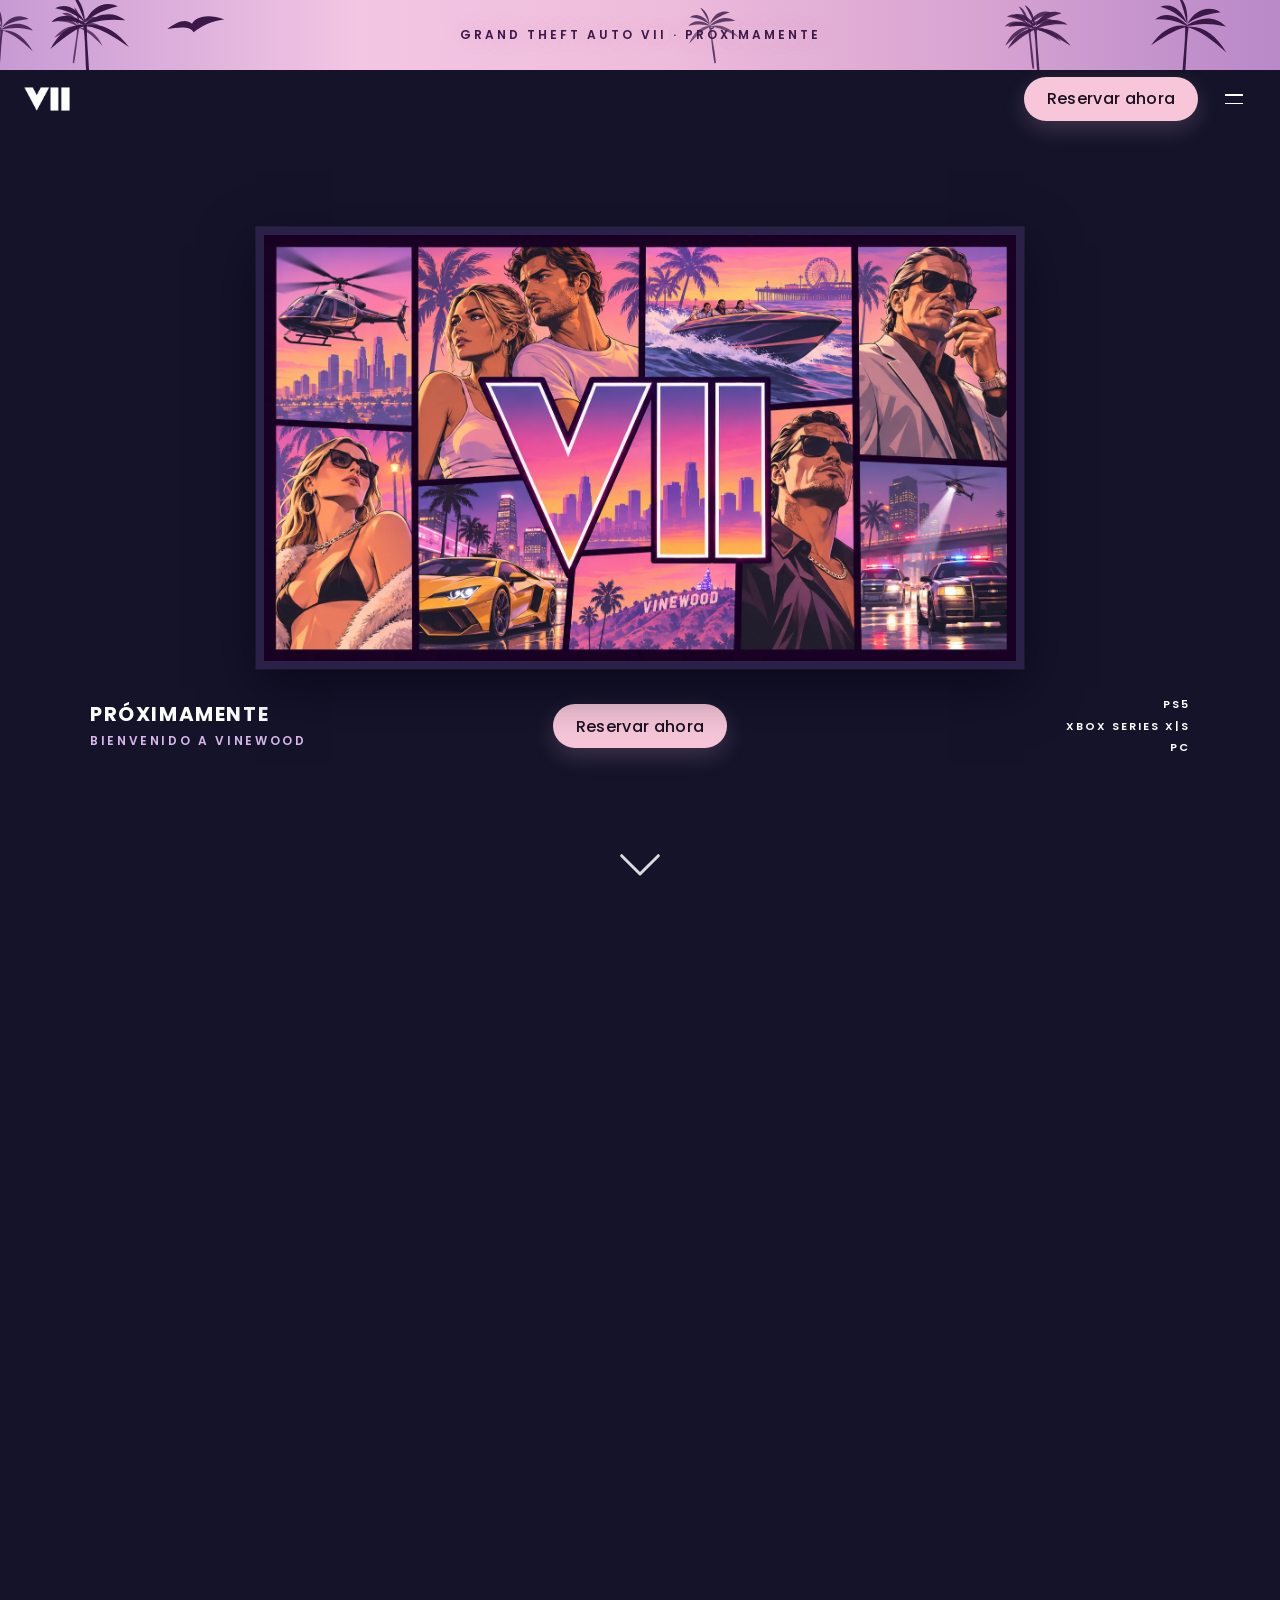
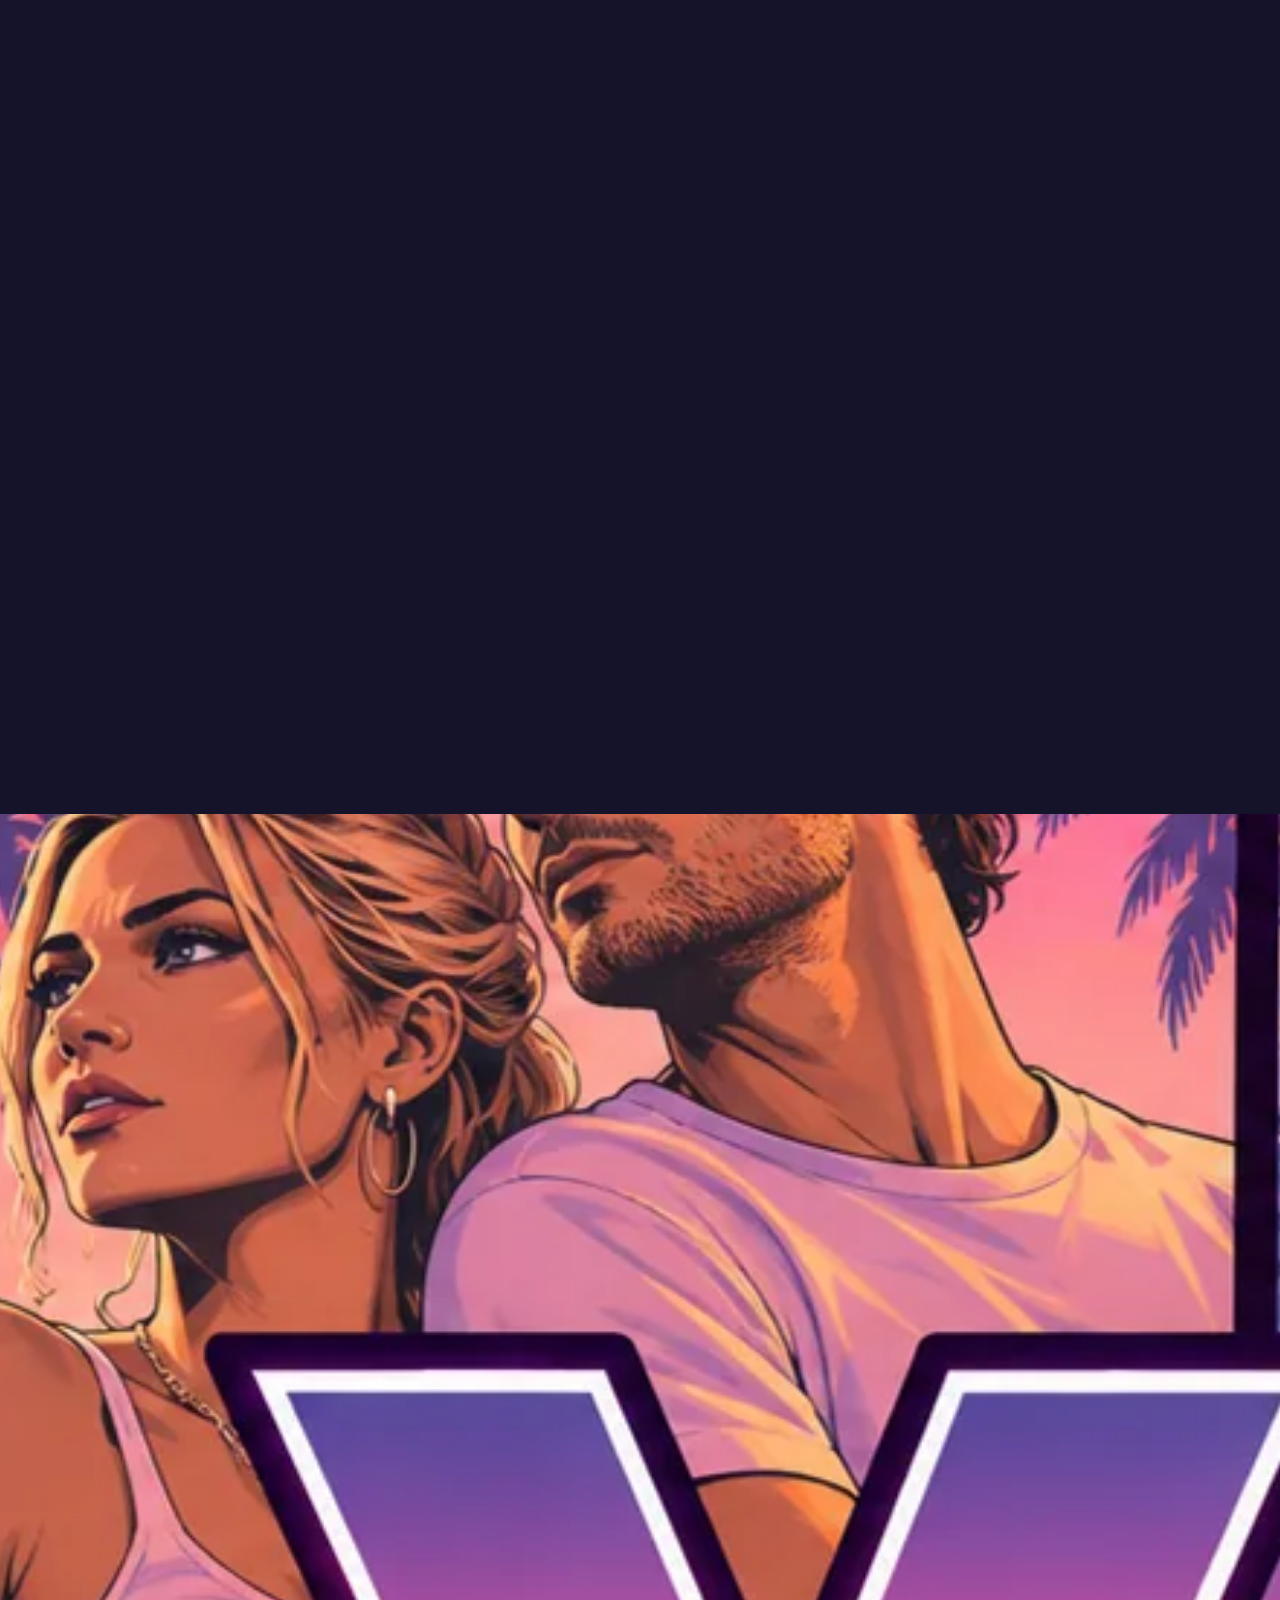
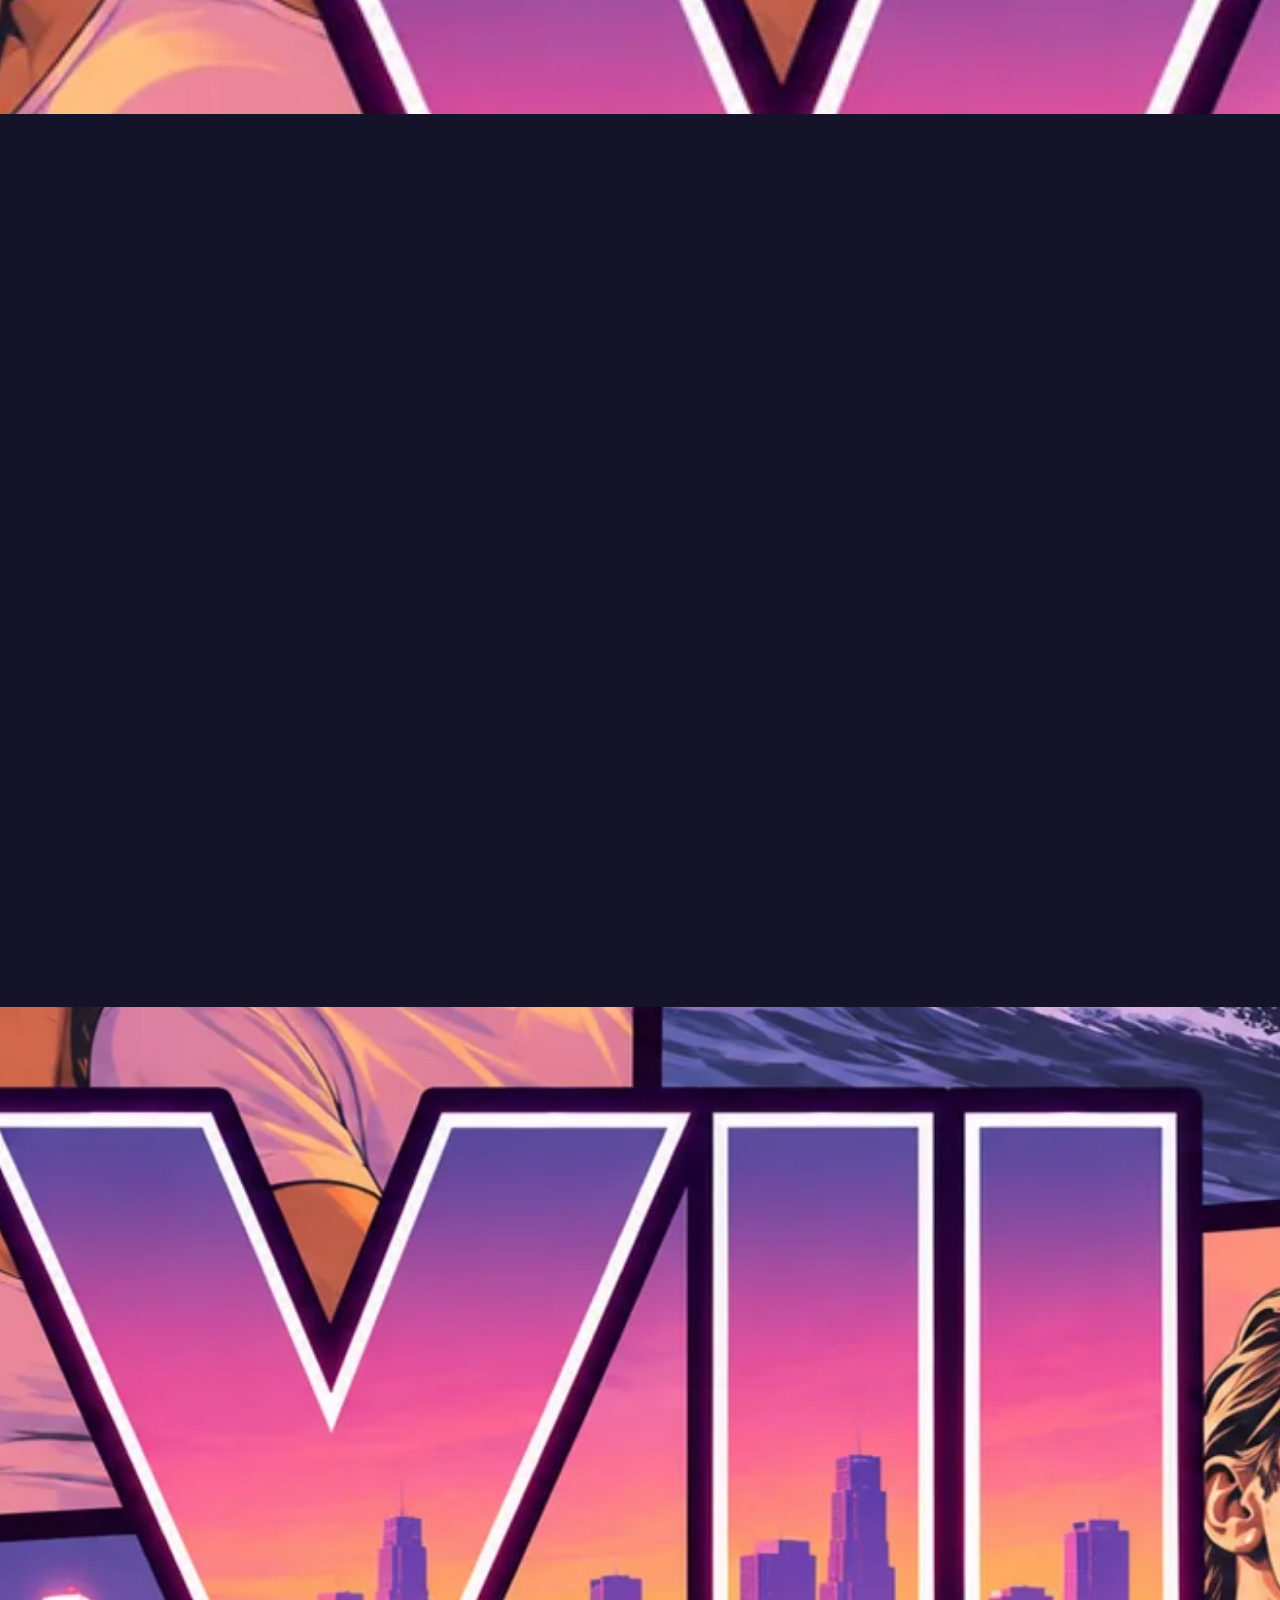
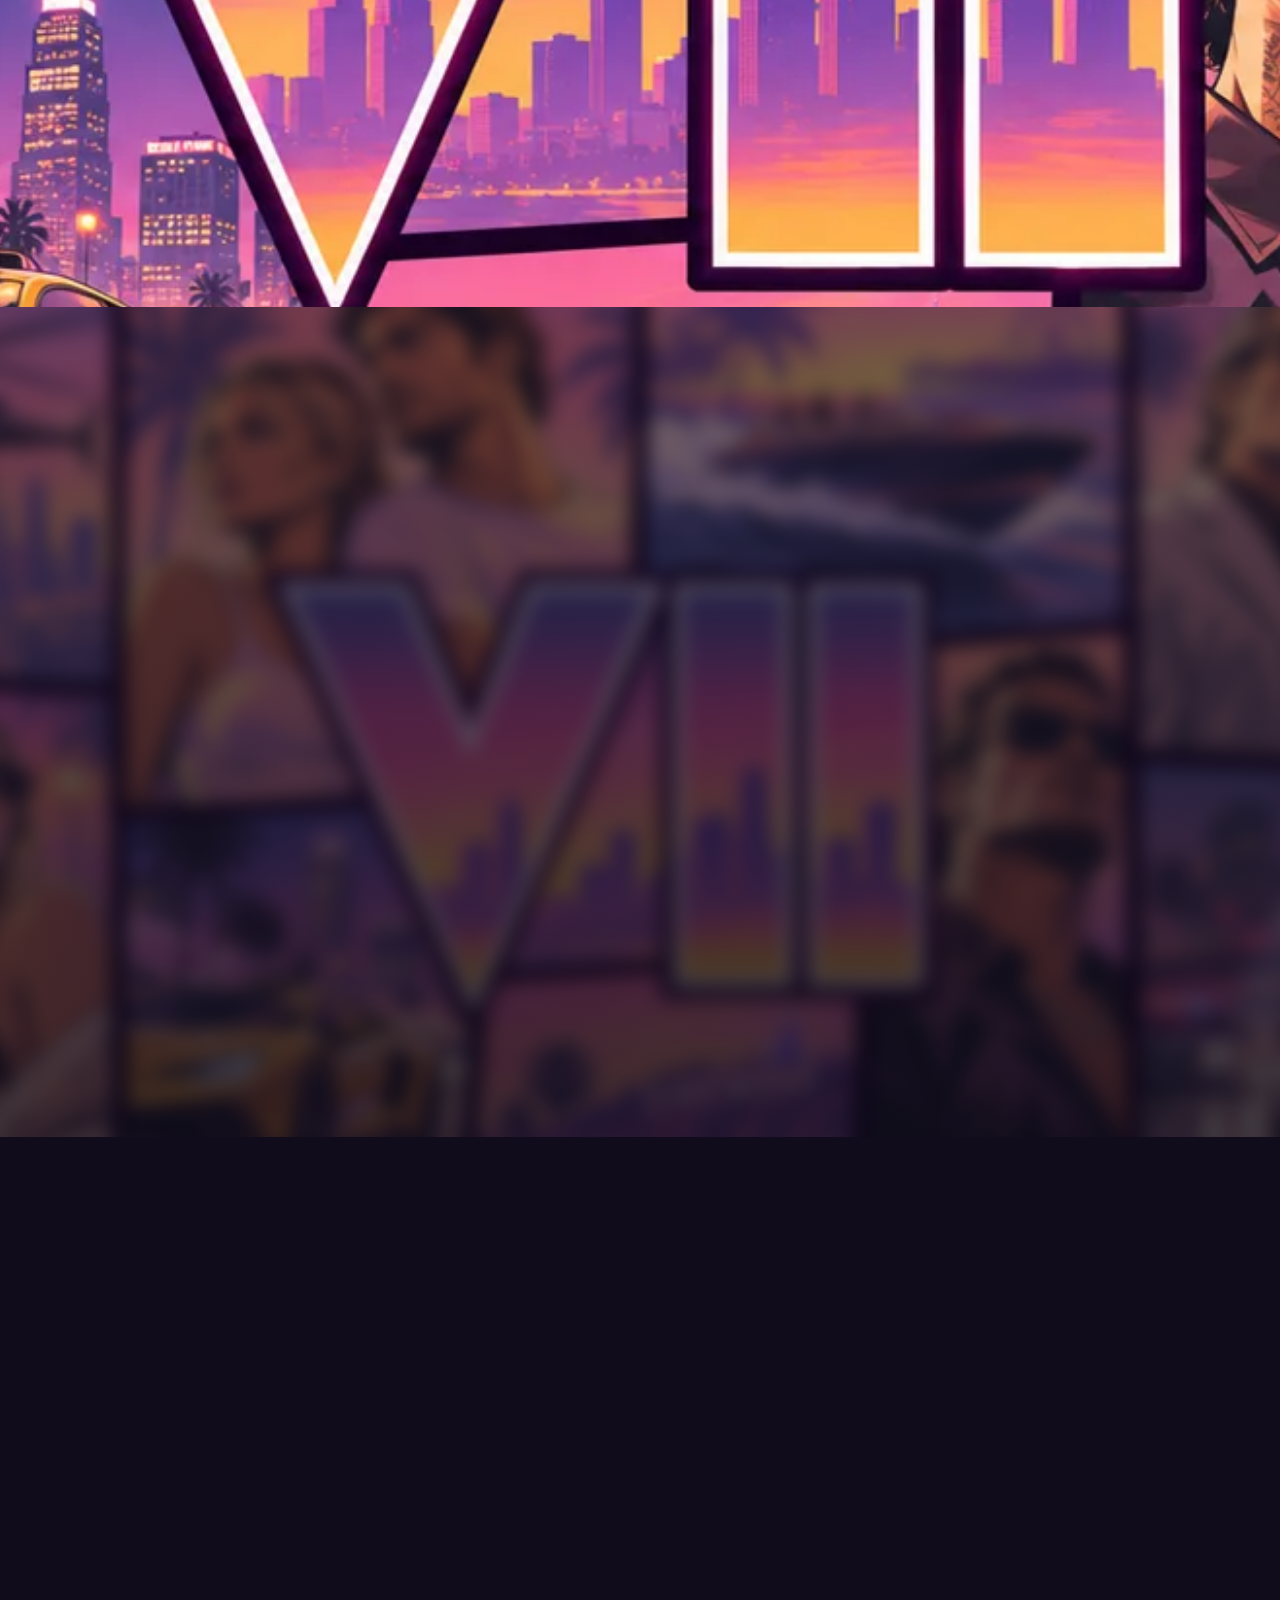
==== commit 08fdde2f: "Menú con idioma y movimiento, tráiler, avisos legales y muro de Novedades El menú queda plano (Inici" ====
--- a/index.html
+++ b/index.html
@@ -91,8 +91,11 @@
     </div>
 
     <header class="site-header">
-      <a class="logo" href="#inicio" aria-label="VII The Game, ir al inicio">
-        <span class="logo-vii" aria-hidden="true">VII</span>
+      <a class="logo" href="#inicio">
+        <picture>
+          <source srcset="assets/vii-logo.webp" type="image/webp">
+          <img class="logo-mark" src="assets/vii-logo.png" alt="VII" width="1022" height="533">
+        </picture>
       </a>
       <div class="header-actions">
         <a class="btn-reserve header-reserve" href="#proximamente" data-i18n="reserve">Reservar ahora</a>
@@ -127,7 +130,7 @@
         </p>
       </div>
 
-      <a class="scroll-chevron" href="#trailer" aria-label="Bajar al tráiler">
+      <a class="scroll-chevron" href="#trailer" aria-label="Bajar al tráiler" data-i18n-aria="skipTo">
         <svg viewBox="0 0 24 14" aria-hidden="true" focusable="false">
           <path d="M2 2 L12 12 L22 2" fill="none" stroke="currentColor" stroke-width="1.6" stroke-linecap="round" stroke-linejoin="round"/>
         </svg>
@@ -135,23 +138,12 @@
     </section>
   </div>
 
-  <nav class="menu" id="menu" hidden>
+  <nav class="menu" id="menu" hidden aria-hidden="true" role="dialog" aria-modal="true" aria-labelledby="menu-title">
     <div class="menu-art">
-      <svg class="menu-vii" viewBox="0 0 780 340" role="img" aria-label="VII">
-        <defs>
-          <pattern id="viiLeaves" patternUnits="userSpaceOnUse" width="52" height="62" patternTransform="rotate(-24)">
-            <rect width="52" height="62" fill="#2a163c"/>
-            <path fill="#f0d8ea" d="M26 4 C22 16 16 24 8 32 C18 28 24 22 26 14 C28 22 34 28 44 32 C36 24 30 16 26 4 Z"/>
-            <path fill="#e4c4dc" d="M26 14 C20 26 12 36 6 46 C16 40 22 32 26 24 C30 32 36 40 46 46 C40 36 32 26 26 14 Z"/>
-            <path fill="#f7e6f2" d="M26 8 C25 22 24 36 26 56 C28 36 27 22 26 8 Z"/>
-          </pattern>
-        </defs>
-        <g fill="url(#viiLeaves)" stroke="#ffffff" stroke-width="11" stroke-linejoin="round" stroke-linecap="round" paint-order="stroke fill">
-          <path d="M16 28 H122 L198 250 L274 28 H380 L232 312 H164 Z"/>
-          <path d="M424 28 H500 V56 H476 V284 H500 V312 H424 V284 H448 V56 H424 Z"/>
-          <path d="M548 28 H624 V56 H600 V284 H624 V312 H548 V284 H572 V56 H548 Z"/>
-        </g>
-      </svg>
+      <picture>
+        <source srcset="assets/vii-logo.webp" type="image/webp">
+        <img class="menu-vii" src="assets/vii-logo.png" alt="VII" width="1022" height="533">
+      </picture>
       <div class="menu-art-meta">
         <div class="landing-kicker">
           <p class="kicker-soon" data-i18n="soon">Próximamente</p>
@@ -167,43 +159,19 @@
     </div>
     <div class="menu-panel">
       <div class="menu-panel-top">
-        <p class="menu-title"><span>Grand Theft Auto VII</span></p>
+        <p class="menu-title" id="menu-title"><span data-i18n="menuTitle">Grand Theft Auto VII</span></p>
         <button type="button" class="menu-close" data-menu-close aria-label="Cerrar" data-i18n-aria="close">
           <span aria-hidden="true">×</span>
         </button>
       </div>
       <ul class="menu-list">
         <li><a href="#inicio" data-i18n="navHome">Inicio</a></li>
-        <li class="has-sub">
-          <button type="button" class="menu-link" data-sub aria-expanded="false">
-            <span data-i18n="navWatch">Ver</span> <i class="chev" aria-hidden="true">›</i>
-          </button>
-          <ul class="sub">
-            <li><a href="#trailer" data-i18n="navTrailer">Tráiler</a></li>
-            <li><a href="#vistazo" data-i18n="navGlance">Un vistazo</a></li>
-          </ul>
-        </li>
-        <li><a href="#edicion" data-i18n="navEdition">Edición definitiva</a></li>
-        <li class="has-sub">
-          <button type="button" class="menu-link" data-sub aria-expanded="false">
-            <span data-i18n="navOnly">Solo en Vinewood</span> <i class="chev" aria-hidden="true">›</i>
-          </button>
-          <ul class="sub">
-            <li><a href="#solo-en-vinewood" data-i18n="navStory">Vinewood, USA</a></li>
-            <li><a href="#lugares" data-i18n="navPlaces">Lugares</a></li>
-            <li><a href="#personajes" data-i18n="navCast">Personajes</a></li>
-          </ul>
-        </li>
-        <li class="has-sub">
-          <button type="button" class="menu-link" data-sub aria-expanded="false">
-            <span data-i18n="navMedia">Media</span> <i class="chev" aria-hidden="true">›</i>
-          </button>
-          <ul class="sub">
-            <li><a href="#vistazo" data-i18n="navShots">Capturas</a></li>
-            <li><a href="#trailer" data-i18n="navTrailer">Tráiler</a></li>
-          </ul>
-        </li>
+        <li><a href="#trailer" data-i18n="navWatch">Ver</a></li>
+        <li><a href="#edicion" data-i18n="navEdition">Edición especial</a></li>
+        <li><a href="#solo-en-vinewood" data-i18n="navOnly">Solo en Vinewood</a></li>
+        <li><a href="#media" data-i18n="navMedia">Media</a></li>
         <li><a href="#musica" data-i18n="navMusic">Música</a></li>
+        <li><a href="novedades.html" data-i18n="navNews">Novedades</a></li>
       </ul>
       <div class="menu-tools">
         <div class="tool">
@@ -240,65 +208,89 @@
         <div>
           <p class="eyebrow" data-i18n="eyetape">Cinta</p>
           <h2 data-i18n="navTrailer">Tráiler</h2>
-          <p class="lede" data-i18n="trailerLede">Aún no hay un tráiler. Cuando exista, lo verás primero aquí.</p>
-        </div>
-      </div>
-      <div class="trailer-frame reveal">
-        <button type="button" class="trailer-play" data-trailer-open aria-label="Reproducir tráiler, próximamente">
-          <picture>
-            <source srcset="assets/hero.webp" type="image/webp">
-            <img src="assets/hero.jpg" alt="Fotograma de portada: el collage de la ciudad al atardecer." width="1665" height="944" loading="lazy">
-          </picture>
-          <span class="play-btn" aria-hidden="true">
-            <svg viewBox="0 0 72 72" focusable="false">
-              <circle cx="36" cy="36" r="34" fill="none" stroke="currentColor" stroke-width="1.4"/>
-              <path d="M30 22 L52 36 L30 50 Z" fill="currentColor"/>
-            </svg>
-          </span>
-          <span class="trailer-caption" data-i18n="soon">Próximamente</span>
-        </button>
+          <p class="lede" data-i18n="trailerLede">Mientras llega el tráiler, puedes reproducir este recorte animado de la portada.</p>
+        </div>
+      </div>
+      <div class="player player-hero reveal" data-player>
+          <video playsinline preload="metadata" poster="assets/hero.webp" data-src="assets/video/trailer.mp4">
+            <source src="assets/video/placeholder.webm" type="video/webm">
+            <source src="assets/video/placeholder.mp4" type="video/mp4">
+          </video>
+          <div class="player-ui">
+            <button type="button" class="player-btn" data-play aria-label="Reproducir" data-i18n-aria="play">▶</button>
+            <div class="player-progress-wrap">
+              <input type="range" data-progress min="0" max="1000" value="0" aria-label="Progreso" data-i18n-aria="progress">
+            </div>
+            <span class="player-time" data-time>0:00 / 0:08</span>
+            <button type="button" class="player-btn" data-mute aria-label="Silenciar" data-i18n-aria="mute">🔊</button>
+          </div>
       </div>
     </section>
 
     <section class="section gallery" id="vistazo">
-      <button type="button" class="glance-hero reveal" data-trailer-open>
-        <picture>
-          <source srcset="assets/hero.webp" type="image/webp">
-          <img class="crop crop-glance" src="assets/hero.jpg" alt="Un recorte del muelle y la lancha al atardecer." width="1665" height="944" loading="lazy">
-        </picture>
-        <div class="glance-copy">
-          <p class="glance-kicker" data-i18n="navWatch">Ver</p>
-          <h2 data-i18n="glanceTitle">Un vistazo más a fondo</h2>
-          <span class="play-pill"><span aria-hidden="true">▶</span> <span data-i18n="play">Reproducir</span></span>
-        </div>
-      </button>
+      <div class="player player-hero reveal" data-player>
+          <video playsinline preload="metadata" poster="assets/hero.webp" data-src="assets/video/trailer.mp4">
+            <source src="assets/video/placeholder.webm" type="video/webm">
+            <source src="assets/video/placeholder.mp4" type="video/mp4">
+          </video>
+          <div class="player-copy">
+            <p class="glance-kicker" data-i18n="navWatch">Ver</p>
+            <h2 data-i18n="glanceTitle">Un vistazo más a fondo</h2>
+          </div>
+          <div class="player-ui">
+            <button type="button" class="player-btn" data-play aria-label="Reproducir" data-i18n-aria="play">▶</button>
+            <div class="player-progress-wrap">
+              <input type="range" data-progress min="0" max="1000" value="0" aria-label="Progreso" data-i18n-aria="progress">
+            </div>
+            <span class="player-time" data-time>0:00 / 0:08</span>
+            <button type="button" class="player-btn" data-mute aria-label="Silenciar" data-i18n-aria="mute">🔊</button>
+          </div>
+      </div>
       <div class="glance-row">
-        <button type="button" class="glance-card reveal" data-trailer-open>
-          <picture>
-            <source srcset="assets/hero.webp" type="image/webp">
-            <img class="crop crop-t1" src="assets/hero.jpg" alt="Recorte del helicóptero sobre la ciudad." width="1665" height="944" loading="lazy">
-          </picture>
-          <span class="play-round" aria-hidden="true">▶</span>
-          <span class="glance-label">Tráiler 1</span>
-        </button>
-        <button type="button" class="glance-card reveal" data-trailer-open>
-          <picture>
-            <source srcset="assets/hero.webp" type="image/webp">
-            <img class="crop crop-t2" src="assets/hero.jpg" alt="Recorte del auto amarillo en la noche." width="1665" height="944" loading="lazy">
-          </picture>
-          <span class="play-round" aria-hidden="true">▶</span>
-          <span class="glance-label">Tráiler 2</span>
-        </button>
-        <button type="button" class="glance-card reveal" data-trailer-open>
-          <picture>
-            <source srcset="assets/hero.webp" type="image/webp">
-            <img class="crop crop-t3" src="assets/hero.jpg" alt="Recorte de las patrullas en el centro." width="1665" height="944" loading="lazy">
-          </picture>
-          <span class="play-round" aria-hidden="true">▶</span>
-          <span class="glance-label">Tráiler 3</span>
-        </button>
-      </div>
-    </section>
+        <div class="player player-card reveal" data-player>
+          <video playsinline preload="metadata" poster="assets/hero.webp" data-src="assets/video/trailer.mp4">
+            <source src="assets/video/placeholder.webm" type="video/webm">
+            <source src="assets/video/placeholder.mp4" type="video/mp4">
+          </video>
+          <div class="player-ui">
+            <button type="button" class="player-btn" data-play aria-label="Reproducir" data-i18n-aria="play">▶</button>
+            <div class="player-progress-wrap">
+              <input type="range" data-progress min="0" max="1000" value="0" aria-label="Progreso" data-i18n-aria="progress">
+            </div>
+            <span class="player-time" data-time>0:00 / 0:08</span>
+            <button type="button" class="player-btn" data-mute aria-label="Silenciar" data-i18n-aria="mute">🔊</button>
+          </div>
+        </div>
+        <div class="player player-card reveal" data-player>
+          <video playsinline preload="metadata" poster="assets/hero.webp" data-src="assets/video/trailer.mp4">
+            <source src="assets/video/placeholder.webm" type="video/webm">
+            <source src="assets/video/placeholder.mp4" type="video/mp4">
+          </video>
+          <div class="player-ui">
+            <button type="button" class="player-btn" data-play aria-label="Reproducir" data-i18n-aria="play">▶</button>
+            <div class="player-progress-wrap">
+              <input type="range" data-progress min="0" max="1000" value="0" aria-label="Progreso" data-i18n-aria="progress">
+            </div>
+            <span class="player-time" data-time>0:00 / 0:08</span>
+            <button type="button" class="player-btn" data-mute aria-label="Silenciar" data-i18n-aria="mute">🔊</button>
+          </div>
+        </div>
+        <div class="player player-card reveal" data-player>
+          <video playsinline preload="metadata" poster="assets/hero.webp" data-src="assets/video/trailer.mp4">
+            <source src="assets/video/placeholder.webm" type="video/webm">
+            <source src="assets/video/placeholder.mp4" type="video/mp4">
+          </video>
+          <div class="player-ui">
+            <button type="button" class="player-btn" data-play aria-label="Reproducir" data-i18n-aria="play">▶</button>
+            <div class="player-progress-wrap">
+              <input type="range" data-progress min="0" max="1000" value="0" aria-label="Progreso" data-i18n-aria="progress">
+            </div>
+            <span class="player-time" data-time>0:00 / 0:08</span>
+            <button type="button" class="player-btn" data-mute aria-label="Silenciar" data-i18n-aria="mute">🔊</button>
+          </div>
+        </div>
+      </div>
+        </section>
 
     <section class="scene-bleed" id="la-pareja" aria-label="Lila y Adrián">
       <div class="scene-frame" data-couple>
@@ -325,8 +317,8 @@
           </picture>
         </div>
         <div class="edition-copy">
-          <p class="feat-label" data-i18n="navEdition">Edición definitiva</p>
-          <h2 class="feat-title" data-i18n="editionTitle">Edición definitiva</h2>
+          <p class="feat-label" data-i18n="navEdition">Edición especial</p>
+          <h2 class="feat-title" data-i18n="editionTitle">Edición especial</h2>
           <p class="feat-line" data-i18n="editionLine">Todo el mapa, todas las historias y el atardecer completo.</p>
           <a class="pill-peach" href="#proximamente" data-i18n="seeMore">Ver más →</a>
         </div>
@@ -515,7 +507,7 @@
           <p class="feat-label" data-i18n="navMusic">Música</p>
           <h2 class="feat-title" data-i18n="musicTitle">Radio, banda sonora y música</h2>
           <p class="feat-line">Emisoras inventadas para esta página de fan, con el volumen del muelle.</p>
-          <a class="pill-peach" href="#musica" data-i18n="exploreMore">Explorar más →</a>
+          <button type="button" class="pill-peach" data-open-dialog="radio-dialog" data-i18n="exploreMore">Explorar más →</button>
         </div>
       </article>
     </section>
@@ -537,7 +529,7 @@
       </article>
     </section>
 
-    <section class="section features" id="descargas">
+    <section class="section features" id="media">
       <article class="edition-card reveal">
         <div class="edition-visual">
           <picture>
@@ -583,19 +575,19 @@
         <div class="edition-copy">
           <p class="feat-label">Comunidad</p>
           <h2 class="feat-title">VII Club</h2>
-          <p class="feat-line">Una membresía de fan inventada: avisos, fondos y un rincón para quienes siguen la página.</p>
-          <a class="pill-peach" href="#proximamente">Ver beneficios →</a>
+          <p class="feat-line" data-i18n="clubLine">Una membresía de fan inventada: avisos, fondos y un rincón para quienes siguen la página.</p>
+          <button type="button" class="pill-peach" data-open-dialog="club-dialog" data-i18n="clubBenefits">Ver beneficios →</button>
         </div>
       </article>
     </section>
 
     <section class="section shop" id="tienda">
       <div class="row-head reveal">
-        <h2 class="row-title peach">Tienda</h2>
-        <a class="row-more" href="#tienda">Ver todo →</a>
+        <h2 class="row-title peach" data-i18n="shop">Tienda</h2>
+        <a class="row-more" href="#tienda" data-soon data-i18n="seeAll">Ver todo →</a>
       </div>
       <div class="shop-grid">
-        <article class="shop-card reveal">
+        <article class="shop-card reveal" tabindex="0" data-soon role="button">
           <div class="shop-art merch-art" aria-hidden="true">
             <svg viewBox="0 0 320 220" class="embroidery">
               <defs>
@@ -609,9 +601,9 @@
             </svg>
           </div>
           <p class="feat-label">Mercancía</p>
-          <h3 class="feat-title">Ropa, coleccionables y más</h3>
+          <h3 class="feat-title" data-i18n="merchTitle">Ropa, coleccionables y más</h3>
         </article>
-        <article class="shop-card reveal">
+        <article class="shop-card reveal" tabindex="0" data-soon role="button">
           <div class="shop-art box-art" aria-hidden="true">
             <svg viewBox="0 0 320 220" class="sticker">
               <rect width="320" height="220" fill="#1c1432"/>
@@ -624,40 +616,40 @@
             </svg>
           </div>
           <p class="feat-label">Caja de colección</p>
-          <h3 class="feat-title">La colección Vinewood</h3>
+          <h3 class="feat-title" data-i18n="boxTitle">La colección Vinewood</h3>
         </article>
       </div>
     </section>
 
     <section class="section news" id="noticias">
       <div class="row-head reveal">
-        <h2 class="row-title pink">Noticias destacadas</h2>
-        <a class="row-more" href="#noticias">Ver todo →</a>
+        <h2 class="row-title pink" data-i18n="featuredNews">Noticias destacadas</h2>
+        <a class="row-more" href="#noticias" data-soon data-i18n="seeAll">Ver todo →</a>
       </div>
       <div class="news-grid">
-        <article class="news-card reveal">
+        <article class="news-card reveal" tabindex="0" data-soon role="button">
           <picture>
             <source srcset="assets/hero.webp" type="image/webp">
             <img class="crop crop-couple-wide" src="assets/hero.jpg" alt="Lila y Adrián en el cartel de la página." width="1665" height="944" loading="lazy">
           </picture>
           <p class="news-date">23 de noviembre de 2026</p>
-          <h3>La página de fan ya muestra su primer cartel al atardecer</h3>
+          <h3 data-i18n="news1">La página de fan ya muestra su primer cartel al atardecer</h3>
         </article>
-        <article class="news-card reveal">
+        <article class="news-card reveal" tabindex="0" data-soon role="button">
           <picture>
             <source srcset="assets/hero.webp" type="image/webp">
             <img class="crop crop-centro" src="assets/hero.jpg" alt="El centro de noche, con patrullas y un helicóptero." width="1665" height="944" loading="lazy">
           </picture>
           <p class="news-date">21 de noviembre de 2026</p>
-          <h3>Así imaginamos las noches del centro, sin sirenas de verdad</h3>
+          <h3 data-i18n="news2">Así imaginamos las noches del centro, sin sirenas de verdad</h3>
         </article>
-        <article class="news-card reveal">
+        <article class="news-card reveal" tabindex="0" data-soon role="button">
           <picture>
             <source srcset="assets/hero.webp" type="image/webp">
             <img class="crop crop-muelle" src="assets/hero.jpg" alt="La lancha frente al muelle y la noria." width="1665" height="944" loading="lazy">
           </picture>
           <p class="news-date">18 de noviembre de 2026</p>
-          <h3>Un muelle de papel: lo que hay detrás de esta visión de fan</h3>
+          <h3 data-i18n="news3">Un muelle de papel: lo que hay detrás de esta visión de fan</h3>
         </article>
       </div>
     </section>
@@ -665,16 +657,16 @@
     <section class="section soon" id="proximamente">
       <div class="soon-card reveal">
         <p class="idx">04</p>
-        <p class="eyebrow">Lanzamiento</p>
+        <p class="eyebrow" data-i18n="launch">Lanzamiento</p>
         <h2 data-i18n="soon">Próximamente</h2>
-        <p class="lede">Una visión de fan de lo que podría ser GTA VII. Fecha por anunciarse.</p>
+        <p class="lede" data-i18n="soonLede">Una visión de fan de lo que podría ser GTA VII. Fecha por anunciarse.</p>
         <p class="platforms">PS5 · Xbox Series X|S · PC</p>
         <form class="soon-form" id="aviso-form" novalidate>
-          <p class="form-note">Este aviso es solo de esta página de fan. No está vinculado a un lanzamiento oficial.</p>
+          <p class="form-note" data-i18n="formNote">Este aviso es solo de esta página de fan. No está vinculado a un lanzamiento oficial.</p>
           <label class="sr-only" for="aviso-nombre">Nombre</label>
-          <input id="aviso-nombre" name="nombre" type="text" autocomplete="name" placeholder="Tu nombre" maxlength="80">
+          <input id="aviso-nombre" name="nombre" type="text" autocomplete="name" placeholder="Tu nombre" data-i18n-placeholder="formName" maxlength="80">
           <label class="sr-only" for="aviso-correo">Correo</label>
-          <input id="aviso-correo" name="correo" type="email" autocomplete="email" placeholder="Tu correo" required maxlength="120">
+          <input id="aviso-correo" name="correo" type="email" autocomplete="email" placeholder="Tu correo" data-i18n-placeholder="formEmail" required maxlength="120">
           <button type="submit" class="btn-reserve" data-i18n="notify">Quiero enterarme</button>
           <p class="form-status" data-form-status role="status" aria-live="polite"></p>
         </form>
@@ -683,63 +675,78 @@
   </main>
 
   <footer class="site-footer">
-    <p class="footer-vii">VII</p>
+    <p class="footer-vii">
+      <picture>
+        <source srcset="assets/vii-logo.webp" type="image/webp">
+        <img src="assets/vii-logo.png" alt="VII" width="1022" height="533">
+      </picture>
+    </p>
     <form class="news-box" id="news-form" novalidate>
-      <p class="news-box-title">Recibe las noticias de VII</p>
-      <p class="news-box-note">Solo se guarda en este dispositivo. No es un boletín oficial.</p>
+      <p class="news-box-title" data-i18n="newsBoxTitle">Recibe las noticias de VII</p>
+      <p class="news-box-note" data-i18n="newsBoxNote">Solo se guarda en este dispositivo. No es un boletín oficial.</p>
       <div class="news-box-row">
         <label class="sr-only" for="news-mail">Correo</label>
-        <input id="news-mail" type="email" name="correo" placeholder="Tu correo" required maxlength="120">
-        <button type="submit" class="btn-reserve">Enviar</button>
+        <input id="news-mail" type="email" name="correo" placeholder="Tu correo" data-i18n-placeholder="formEmail" required maxlength="120">
+        <button type="submit" class="btn-reserve" data-i18n="send">Enviar</button>
       </div>
       <p class="form-status" data-news-status role="status" aria-live="polite"></p>
     </form>
     <ul class="socials" aria-label="Redes">
-      <li><a href="#" aria-label="X">
+      <li><a href="#" data-soon aria-label="X">
         <svg viewBox="0 0 24 24" width="18" height="18" aria-hidden="true"><path fill="currentColor" d="M3 3h5.2l4.1 5.7L16.8 3H21l-6.6 8.4L21.5 21h-5.2l-4.5-6.2L6.1 21H2l7.2-9.2z"/></svg>
       </a></li>
-      <li><a href="#" aria-label="Instagram">
+      <li><a href="#" data-soon aria-label="Instagram">
         <svg viewBox="0 0 24 24" width="18" height="18" aria-hidden="true"><rect x="3" y="3" width="18" height="18" rx="5" fill="none" stroke="currentColor" stroke-width="1.7"/><circle cx="12" cy="12" r="4" fill="none" stroke="currentColor" stroke-width="1.7"/><circle cx="17.3" cy="6.7" r="1" fill="currentColor"/></svg>
       </a></li>
-      <li><a href="#" aria-label="YouTube">
+      <li><a href="#" data-soon aria-label="YouTube">
         <svg viewBox="0 0 24 24" width="18" height="18" aria-hidden="true"><rect x="2" y="6" width="20" height="12" rx="3" fill="none" stroke="currentColor" stroke-width="1.7"/><path fill="currentColor" d="M10 9.5v5l5-2.5z"/></svg>
       </a></li>
-      <li><a href="#" aria-label="TikTok">
+      <li><a href="#" data-soon aria-label="TikTok">
         <svg viewBox="0 0 24 24" width="18" height="18" aria-hidden="true"><path d="M14 4v10.2a3.2 3.2 0 1 1-2.4-3.1V8.2A6.4 6.4 0 0 0 16.7 11V8.3A6.5 6.5 0 0 0 20 7.5V4.8A6.5 6.5 0 0 1 14 4Z" fill="currentColor"/></svg>
       </a></li>
-      <li><a href="#" aria-label="Facebook">
+      <li><a href="#" data-soon aria-label="Facebook">
         <svg viewBox="0 0 24 24" width="18" height="18" aria-hidden="true"><path fill="currentColor" d="M14 8h3V4h-3c-2.8 0-5 2.2-5 5v2H6v4h3v7h4v-7h3l1-4h-4V9c0-.6.4-1 1-1z"/></svg>
       </a></li>
-      <li><a href="#" aria-label="Twitch">
+      <li><a href="#" data-soon aria-label="Twitch">
         <svg viewBox="0 0 24 24" width="18" height="18" aria-hidden="true"><path fill="currentColor" d="M5 3 3 7v12h5v3h3l3-3h4l4-4V3H5zm14 11-2 2h-5l-3 3v-3H7V5h12v9zM15 7h2v5h-2V7zm-5 0h2v5h-2V7z"/></svg>
       </a></li>
-      <li><a href="#" aria-label="Discord">
+      <li><a href="#" data-soon aria-label="Discord">
         <svg viewBox="0 0 24 24" width="18" height="18" aria-hidden="true"><path fill="currentColor" d="M8 7c3-1 5-1 8 0l1 3c2 3 2 6 2 6l-3 1-1-2c-2 1-4 1-6 0l-1 2-3-1s0-3 2-6l1-3zm1.6 5.2a1.3 1.3 0 1 0 0-2.6 1.3 1.3 0 0 0 0 2.6zm5.8 0a1.3 1.3 0 1 0 0-2.6 1.3 1.3 0 0 0 0 2.6z"/></svg>
       </a></li>
     </ul>
     <p class="footer-links">
-      <a href="#legal">Aviso de privacidad</a>
-      <a href="#legal">Cookies</a>
-      <a href="#legal">Legal</a>
+      <a href="privacidad.html" data-i18n="privacy">Aviso de privacidad</a>
+      <a href="cookies.html" data-i18n="cookies">Cookies</a>
+      <a href="legal.html" data-i18n="legal">Legal</a>
     </p>
     <p class="disclaimer" id="legal">Proyecto de fan no oficial. No afiliado con Rockstar Games ni Take-Two Interactive.</p>
     <p class="footer-legal">Grand Theft Auto, GTA y los demás nombres y marcas relacionados son propiedad de sus respectivos dueños. Este sitio es un homenaje de fan, hecho de manera independiente y sin fines de lucro.</p>
   </footer>
 
-  <div class="lightbox" id="lightbox" hidden>
-    <div class="lightbox-panel" role="dialog" aria-modal="true" aria-labelledby="lightbox-title">
-      <button type="button" class="lightbox-close" data-trailer-close aria-label="Cerrar">Cerrar</button>
-      <div class="lightbox-stage">
-        <picture>
-          <source srcset="assets/hero.webp" type="image/webp">
-          <img src="assets/hero.jpg" alt="" width="1665" height="944">
-        </picture>
-      </div>
-      <h2 id="lightbox-title">El tráiler se publicará pronto</h2>
-      <p>Todavía no hay un video. Esta es solo una vista de la portada, a la espera de una cinta propia.</p>
-    </div>
-  </div>
-
+
+  <dialog class="site-dialog" id="club-dialog">
+    <h2 data-i18n="clubTitle">Beneficios del VII Club</h2>
+    <ul>
+      <li>Avisos de esta página de fan, guardados solo en tu dispositivo.</li>
+      <li>Fondos recortados del cartel, para uso personal.</li>
+      <li>Un rincón en el muro de Novedades para dejar un recado.</li>
+    </ul>
+    <button type="button" class="btn-reserve" data-close-dialog data-i18n="close">Cerrar</button>
+  </dialog>
+
+  <dialog class="site-dialog" id="radio-dialog">
+    <h2 data-i18n="radioTitle">Emisoras de Vinewood</h2>
+    <ul>
+      <li>Muelle 64 — salitre, bajo y atardecer.</li>
+      <li>Neón Central — sincopas que no apagan el centro.</li>
+      <li>Colinas FM — cuerdas suaves sobre las letras del letrero.</li>
+    </ul>
+    <button type="button" class="btn-reserve" data-close-dialog data-i18n="close">Cerrar</button>
+  </dialog>
+
+  <div id="toast" class="toast" role="status" aria-live="polite" hidden></div>
+
+  <script src="js/config.js" defer></script>
   <script src="js/main.js" defer></script>
 </body>
 </html>
--- a/css/styles.css
+++ b/css/styles.css
@@ -220,15 +220,19 @@
   font-size: 14px;
 }
 
-.logo { display: inline-flex; align-items: center; text-decoration: none; }
-
-.logo-vii {
-  font-family: var(--font-mark);
-  font-size: 2rem;
-  font-weight: 400;
-  letter-spacing: 0.04em;
-  line-height: 1;
-  color: #fff;
+.logo {
+  display: inline-flex;
+  align-items: center;
+  text-decoration: none;
+  line-height: 0;
+  min-height: 44px;
+  min-width: 44px;
+}
+
+.logo-mark {
+  display: block;
+  height: 24px;
+  width: auto;
 }
 
 .nav-toggle {
@@ -352,7 +356,7 @@
   display: inline-flex;
   align-items: center;
   justify-content: center;
-  min-height: 2.7rem;
+  min-height: 44px;
   padding: 0.55rem 1.45rem;
   border-radius: 999px;
   background: #f7c6d9;
@@ -824,7 +828,7 @@
   }
 
   .landing-kicker { order: 1; }
-  .btn-reserve { order: 2; }
+  .landing-meta .btn-reserve { order: 2; }
   .landing-platforms {
     order: 3;
     justify-self: center;
@@ -852,6 +856,112 @@
   .section-head { grid-template-columns: 1fr; gap: 0.4rem; }
   .site-header { padding: 0 1rem; }
   .banner-text { font-size: 10px; letter-spacing: 0.12em; }
+}
+
+
+@media (max-width: 768px) {
+  .header-reserve { display: none; }
+
+  .site-header { padding: 0 1.15rem 0 20px; }
+
+  .logo-mark { height: 20px; }
+
+  .landing {
+    justify-content: flex-start;
+    text-align: center;
+    gap: 0.85rem;
+    padding: 0.45rem 0 1.2rem;
+  }
+
+  .landing-meta { display: contents; }
+
+  .landing-kicker {
+    order: 1;
+    text-align: center;
+    padding: 0.05rem 1.2rem 0;
+  }
+
+  .landing .kicker-soon {
+    font-size: clamp(1.55rem, 7.4vw, 1.95rem);
+    letter-spacing: 0.14em;
+    font-weight: 700;
+    color: #fff;
+    line-height: 1.05;
+  }
+
+  .landing .kicker-sub {
+    margin-top: 0.28rem;
+    font-size: 0.7rem;
+    letter-spacing: 0.22em;
+    font-weight: 600;
+    color: var(--lavender);
+  }
+
+  .landing .poster {
+    order: 2;
+    width: 70%;
+    max-width: 22rem;
+    margin-inline: auto;
+  }
+
+  .landing .poster-frame {
+    padding: 4px;
+    background: #1c1733;
+    box-shadow: 0 0 0 1px #3a2a58;
+  }
+
+  .landing .poster-frame picture,
+  .landing .poster-frame img {
+    aspect-ratio: 1665 / 944;
+    width: 100%;
+    height: auto;
+    object-fit: contain;
+    object-position: center;
+    background: #14122a;
+  }
+
+  .landing .landing-platforms {
+    order: 3;
+    display: flex;
+    flex-direction: row;
+    flex-wrap: wrap;
+    justify-content: center;
+    justify-items: center;
+    justify-self: center;
+    align-items: center;
+    gap: 1.05rem 1.25rem;
+    width: 100%;
+    padding: 0;
+    font-size: 0.7rem;
+    letter-spacing: 0.16em;
+    font-weight: 600;
+    color: #fff;
+  }
+
+  .landing .btn-reserve {
+    order: 4;
+    min-height: 44px;
+    padding: 0.5rem 1.55rem;
+  }
+
+  .landing .scroll-chevron {
+    order: 5;
+    position: static;
+    transform: none;
+    color: #f7c6d9;
+    width: 1.75rem;
+    height: 1.3rem;
+    margin-top: 0;
+    opacity: 1;
+    animation: chevronBounceMobile 2.6s ease-in-out infinite;
+  }
+
+  .landing .scroll-chevron svg { stroke-width: 2; }
+}
+
+@keyframes chevronBounceMobile {
+  0%, 100% { transform: translateY(0); opacity: 0.72; }
+  50% { transform: translateY(6px); opacity: 1; }
 }
 
 @media (max-height: 820px) and (min-width: 901px) {
@@ -934,10 +1044,11 @@
 }
 
 .menu-vii {
-  width: min(92%, 38rem);
+  display: block;
+  width: min(86%, 34rem);
   height: auto;
   margin-top: 2vh;
-  filter: drop-shadow(0 18px 40px rgba(0, 0, 0, 0.35));
+  filter: drop-shadow(0 12px 28px rgba(0, 0, 0, 0.35));
 }
 
 .menu-art-meta {
@@ -1049,11 +1160,12 @@
 }
 
 .menu.is-open .menu-list > li:nth-child(1) > a { transition-delay: 0.16s; }
-.menu.is-open .menu-list > li:nth-child(2) > .menu-link { transition-delay: 0.22s; }
+.menu.is-open .menu-list > li:nth-child(2) > a { transition-delay: 0.22s; }
 .menu.is-open .menu-list > li:nth-child(3) > a { transition-delay: 0.28s; }
-.menu.is-open .menu-list > li:nth-child(4) > .menu-link { transition-delay: 0.34s; }
-.menu.is-open .menu-list > li:nth-child(5) > .menu-link { transition-delay: 0.4s; }
+.menu.is-open .menu-list > li:nth-child(4) > a { transition-delay: 0.34s; }
+.menu.is-open .menu-list > li:nth-child(5) > a { transition-delay: 0.4s; }
 .menu.is-open .menu-list > li:nth-child(6) > a { transition-delay: 0.46s; }
+.menu.is-open .menu-list > li:nth-child(7) > a { transition-delay: 0.52s; }
 
 .menu-list > li > a:hover,
 .menu-link:hover,
@@ -1560,6 +1672,9 @@
 .row-title.pink { color: var(--pink); }
 
 .row-more {
+  display: inline-flex;
+  align-items: center;
+  min-height: 44px;
   font-family: var(--font-ui);
   font-weight: 600;
   font-size: 0.95rem;
@@ -1640,11 +1755,13 @@
 
 .footer-vii {
   margin: 0;
-  font-family: var(--font-mark);
-  font-size: clamp(3.4rem, 8vw, 6.5rem);
-  line-height: 0.8;
-  letter-spacing: 0.04em;
-  color: #fff;
+  line-height: 0;
+}
+
+.footer-vii img {
+  display: block;
+  height: clamp(2.8rem, 7vw, 4.6rem);
+  width: auto;
 }
 
 .news-box {
@@ -1692,7 +1809,7 @@
 }
 
 .news-box-row input:focus { border-color: var(--pink); }
-.news-box-row .btn-reserve { min-height: 2.5rem; padding: 0.35rem 1.1rem; }
+.news-box-row .btn-reserve { min-height: 44px; padding: 0.5rem 1.1rem; }
 
 .socials {
   display: flex;
@@ -1807,3 +1924,320 @@
   }
   .story-lines [data-line] { opacity: 1; }
 }
+
+/* —— Polish: overflow, targets, toast, players, dialogs, legal, wall —— */
+html, body { overflow-x: clip; max-width: 100%; }
+
+.nav-toggle,
+.menu-close,
+.scroll-chevron,
+.socials a,
+.player-btn,
+.chip,
+.wall-submit,
+[data-close-dialog] {
+  min-height: 44px;
+  min-width: 44px;
+}
+
+.tool-toggle {
+  min-height: 44px;
+  padding: 0.35rem 0.2rem;
+}
+
+.menu-list > li > a,
+.menu-link {
+  min-height: 44px;
+}
+
+.footer-links a {
+  min-height: 44px;
+  min-width: 44px;
+  display: inline-flex;
+  align-items: center;
+  justify-content: center;
+}
+
+.pill-peach,
+.pill-lime,
+.play-pill,
+.btn-reserve {
+  min-height: 44px;
+}
+
+.toast {
+  position: fixed;
+  z-index: 90;
+  left: 50%;
+  bottom: 1.4rem;
+  transform: translateX(-50%) translateY(12px);
+  max-width: min(28rem, calc(100vw - 2rem));
+  padding: 0.85rem 1.15rem;
+  border-radius: 999px;
+  background: #1f1a36;
+  border: 1px solid rgba(255, 255, 255, 0.14);
+  color: #fff;
+  font-family: var(--font-ui);
+  font-weight: 600;
+  font-size: 0.92rem;
+  text-align: center;
+  box-shadow: 0 12px 30px rgba(0, 0, 0, 0.35);
+  opacity: 0;
+  pointer-events: none;
+  transition: opacity 0.3s ease, transform 0.3s ease;
+}
+
+.toast.is-in {
+  opacity: 1;
+  transform: translateX(-50%) translateY(0);
+  pointer-events: auto;
+}
+
+.player {
+  position: relative;
+  overflow: hidden;
+  border-radius: 16px;
+  background: #100c1c;
+  isolation: isolate;
+}
+
+.player video {
+  display: block;
+  width: 100%;
+  height: auto;
+  aspect-ratio: 16 / 9;
+  object-fit: cover;
+  background: #100c1c;
+  cursor: pointer;
+}
+
+.player-hero { width: min(75%, 1100px); margin: 0 auto 1.2rem; }
+.player-hero video { aspect-ratio: 16 / 8.2; }
+
+.player-card { width: 100%; }
+.player-card video { aspect-ratio: 16 / 9; }
+
+.player-ui {
+  position: absolute;
+  left: 0;
+  right: 0;
+  bottom: 0;
+  z-index: 2;
+  display: flex;
+  align-items: center;
+  gap: 0.45rem;
+  padding: 0.45rem 0.65rem calc(0.45rem + env(safe-area-inset-bottom, 0px));
+  background: linear-gradient(180deg, transparent, rgba(8, 6, 16, 0.88));
+}
+
+.player-btn {
+  border: 0;
+  border-radius: 999px;
+  background: rgba(255, 255, 255, 0.92);
+  color: #1b1224;
+  font-size: 0.8rem;
+  cursor: pointer;
+  display: inline-flex;
+  align-items: center;
+  justify-content: center;
+  padding: 0;
+}
+
+.player-progress-wrap { flex: 1; min-width: 0; display: flex; }
+
+.player-progress-wrap input[type="range"] {
+  width: 100%;
+  height: 44px;
+  margin: 0;
+  accent-color: var(--pink);
+  cursor: pointer;
+}
+
+.player-time {
+  font-family: var(--font-ui);
+  font-size: 0.68rem;
+  font-weight: 600;
+  color: #fff;
+  white-space: nowrap;
+  min-width: 4.6rem;
+  text-align: right;
+}
+
+.player-copy {
+  position: absolute;
+  z-index: 1;
+  left: 0;
+  right: 0;
+  top: 0;
+  padding: 1.4rem 1.5rem 4.5rem;
+  max-width: 26rem;
+  pointer-events: none;
+  background: linear-gradient(90deg, rgba(12, 8, 24, 0.72) 0%, rgba(12, 8, 24, 0.15) 70%, transparent);
+}
+
+.player.is-playing .player-copy { opacity: 0; transition: opacity 0.35s ease; }
+
+.site-dialog {
+  width: min(28rem, calc(100vw - 2rem));
+  border: 1px solid var(--line);
+  border-radius: 1.1rem;
+  padding: 1.4rem 1.3rem 1.2rem;
+  background: #17132c;
+  color: var(--ink);
+  box-shadow: 0 20px 50px rgba(0, 0, 0, 0.45);
+}
+
+.site-dialog::backdrop { background: rgba(8, 6, 16, 0.72); }
+
+.site-dialog h2 {
+  margin: 0 0 0.8rem;
+  font-family: var(--font-mark);
+  font-size: 2rem;
+  color: var(--cream);
+}
+
+.site-dialog ul { margin: 0 0 1rem; padding-left: 1.1rem; color: var(--muted); }
+.site-dialog li { margin: 0.35rem 0; }
+.site-dialog .btn-reserve { width: 100%; }
+
+.legal-page,
+.wall-page {
+  padding: 4.5rem 6vw 5rem;
+  max-width: 48rem;
+  margin: 0 auto;
+}
+
+.legal-page h1,
+.wall-head h1 {
+  font-family: var(--font-mark);
+  font-size: clamp(2.4rem, 7vw, 4.4rem);
+  color: var(--cream);
+  margin: 0 0 1rem;
+  line-height: 0.9;
+}
+
+.legal-page h2 {
+  font-family: var(--font-ui);
+  font-weight: 700;
+  font-size: 1.1rem;
+  margin: 1.6rem 0 0.5rem;
+}
+
+.legal-page p,
+.wall-head p { color: var(--muted); }
+
+.wall-form,
+.nov-card {
+  background: #1a1530;
+  border: 1px solid var(--line);
+  border-radius: 16px;
+  padding: 1.2rem;
+}
+
+.wall-form {
+  display: grid;
+  gap: 0.75rem;
+  margin: 1.6rem 0 2rem;
+}
+
+.wall-form input[type="text"],
+.wall-form textarea {
+  width: 100%;
+  border-radius: 0.8rem;
+  border: 1px solid var(--line);
+  background: rgba(8, 7, 14, 0.55);
+  color: inherit;
+  font: inherit;
+  padding: 0.75rem 0.9rem;
+  outline: none;
+}
+
+.wall-form textarea { min-height: 6.5rem; resize: vertical; }
+.wall-form input:focus,
+.wall-form textarea:focus { border-color: var(--pink); }
+
+.chips { display: flex; flex-wrap: wrap; gap: 0.45rem; }
+
+.chip {
+  border: 1px solid var(--line);
+  background: transparent;
+  color: #efe8ff;
+  border-radius: 999px;
+  padding: 0 0.9rem;
+  font-family: var(--font-ui);
+  font-weight: 600;
+  font-size: 0.8rem;
+  cursor: pointer;
+}
+
+.chip.is-on,
+.chip[aria-pressed="true"] {
+  background: var(--peach);
+  color: #1b1224;
+  border-color: transparent;
+}
+
+.wall-meta { display: flex; justify-content: space-between; gap: 1rem; align-items: center; }
+.char-count { font-size: 0.8rem; color: var(--muted); margin: 0; }
+.wall-submit { justify-self: start; }
+
+.wall-feed { display: grid; gap: 0.9rem; }
+.nov-card { animation: none; }
+.nov-card.is-new {
+  animation: novIn 0.7s cubic-bezier(0.22, 1, 0.36, 1);
+}
+
+@keyframes novIn {
+  from { opacity: 0; transform: translateY(-14px); }
+  to { opacity: 1; transform: none; }
+}
+
+.nov-top {
+  display: flex;
+  justify-content: space-between;
+  gap: 0.7rem;
+  align-items: baseline;
+  margin-bottom: 0.45rem;
+}
+
+.nov-name { margin: 0; font-weight: 700; font-family: var(--font-ui); }
+.nov-time { margin: 0; font-size: 0.75rem; color: var(--muted); }
+.nov-cat {
+  display: inline-flex;
+  font-size: 0.68rem;
+  letter-spacing: 0.08em;
+  text-transform: uppercase;
+  color: var(--lavender);
+  margin: 0 0 0.35rem;
+  font-weight: 600;
+}
+.nov-text { margin: 0; color: #fff; }
+
+.shop-card,
+.news-card { cursor: pointer; }
+.shop-card:focus-visible,
+.news-card:focus-visible { outline: 2px solid var(--pink); outline-offset: 3px; }
+
+@media (max-width: 768px) {
+  .player-hero { width: 100%; }
+  .player-hero video { aspect-ratio: 16 / 10; }
+  .legal-page, .wall-page { padding: 3rem 5vw 4rem; }
+}
+
+html.is-reduced-motion .toast,
+html.is-reduced-motion .nov-card.is-new,
+html.is-reduced-motion .player.is-playing .player-copy {
+  transition: none !important;
+  animation: none !important;
+  opacity: 1;
+  transform: none;
+}
+
+@media (prefers-reduced-motion: reduce) {
+  .toast, .nov-card.is-new {
+    animation: none !important;
+    transition: none !important;
+    opacity: 1;
+    transform: none;
+  }
+}
